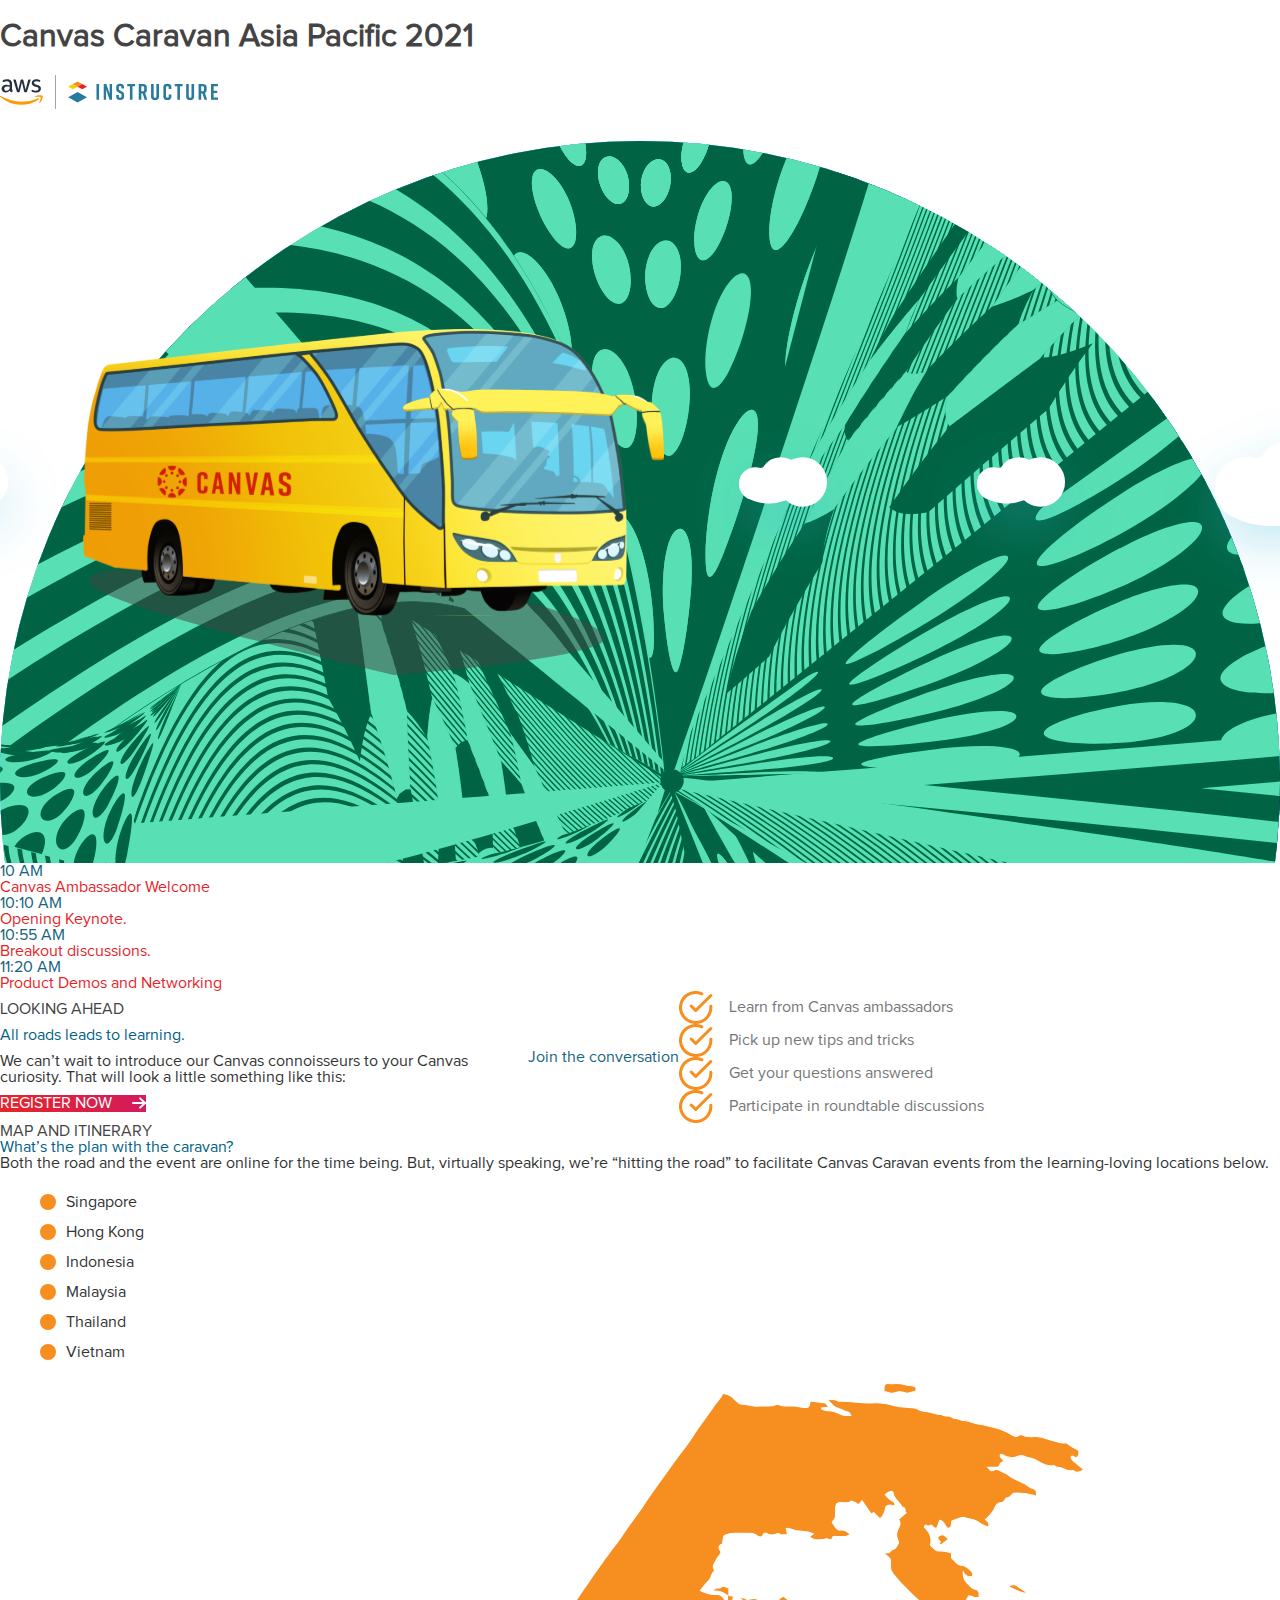
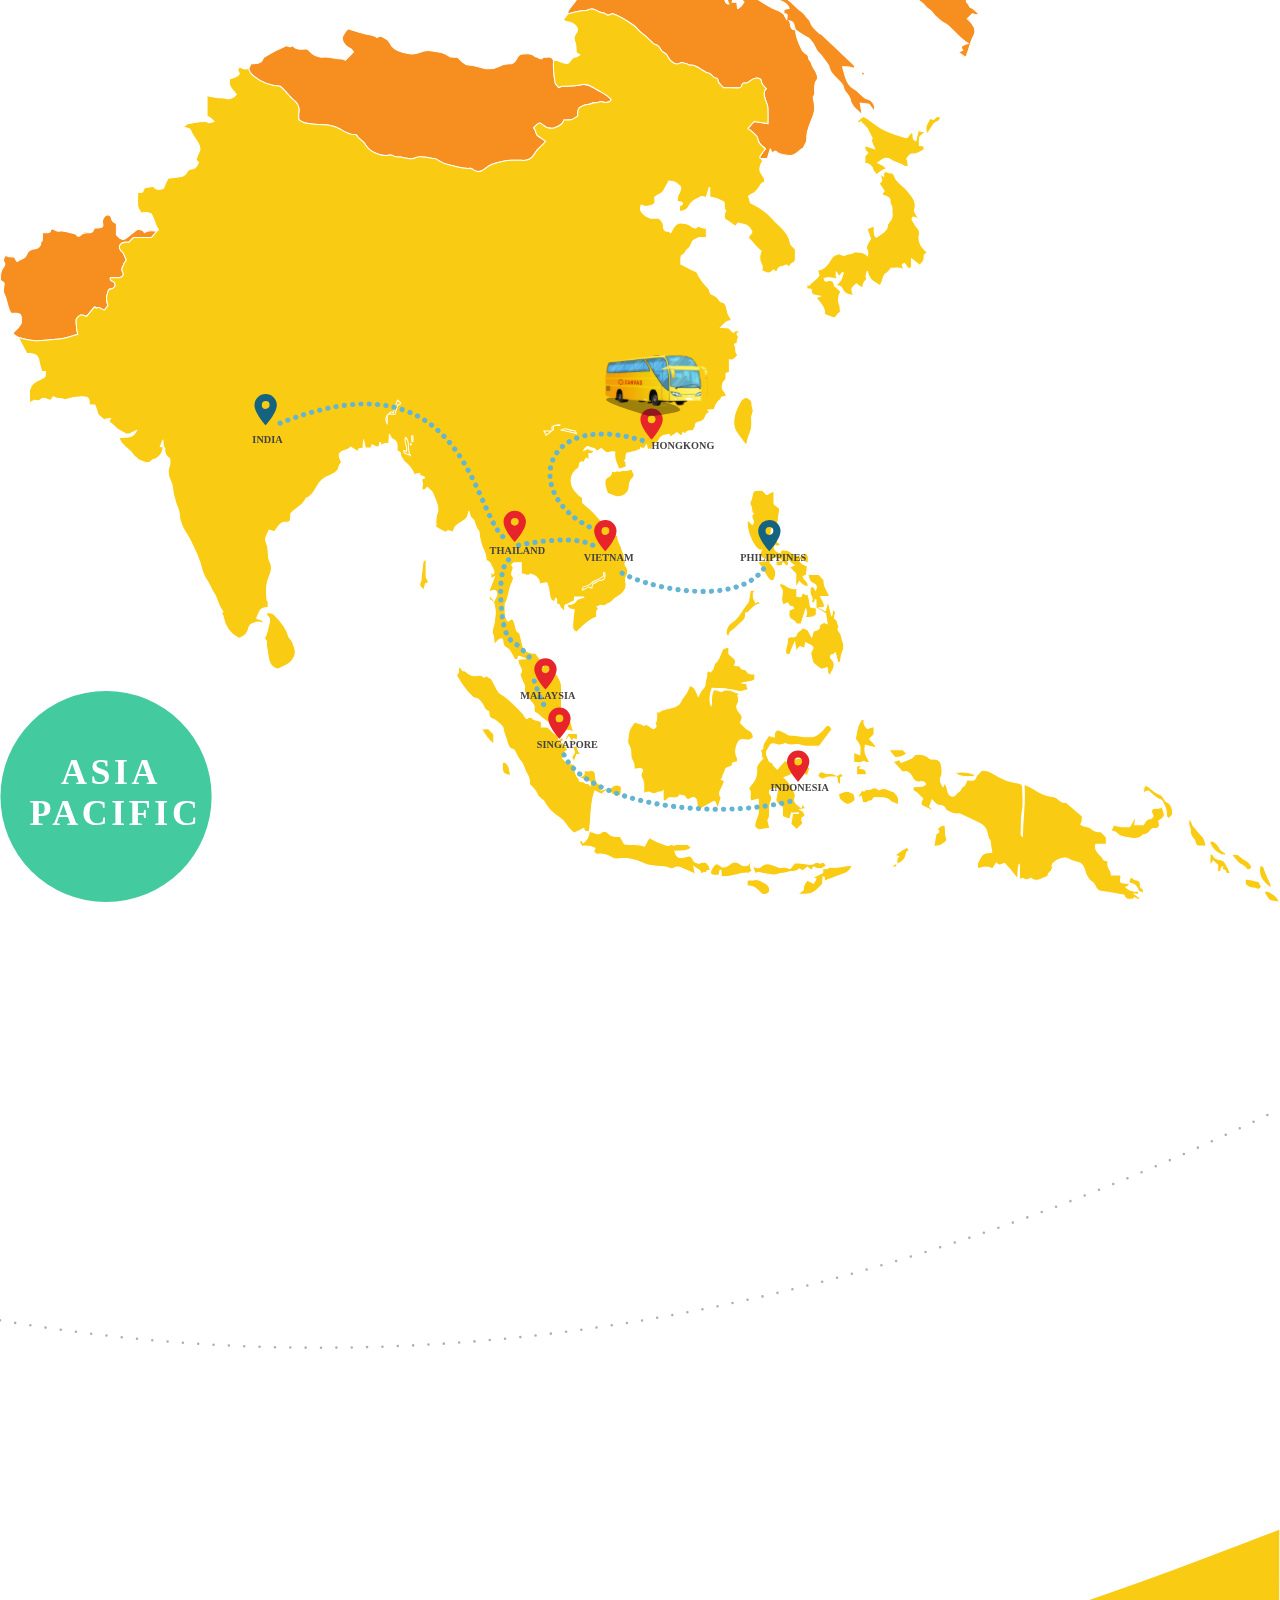
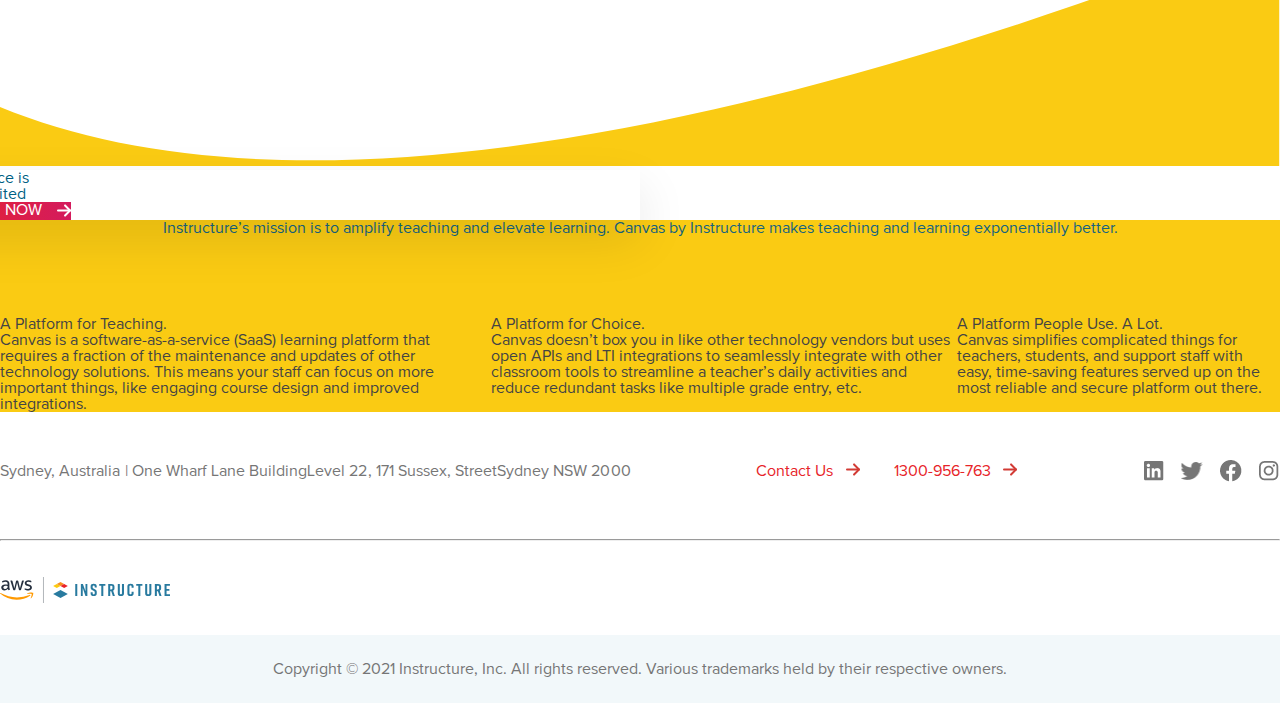
==== asiapacific.html @ 615cf041 "Responsive 1366" ====
<!DOCTYPE html>
<html lang="en">
  <head>
    <meta charset="UTF-8" />
    <meta http-equiv="X-UA-Compatible" content="IE=edge" />
    <meta name="viewport" content="width=device-width, initial-scale=1.0" />
    <title>Home | Canvas Caravan Asia Pacific 2021</title>
    <link
      href="https://cdn.jsdelivr.net/npm/bootstrap@5.1.1/dist/css/bootstrap.min.css"
      rel="stylesheet"
      integrity="sha384-F3w7mX95PdgyTmZZMECAngseQB83DfGTowi0iMjiWaeVhAn4FJkqJByhZMI3AhiU"
      crossorigin="anonymous"
    />
    <link rel="stylesheet" type="text/css" href="css/fonts.css" />
    <link rel="stylesheet" href="css/asiapacific/responsive1366.css" />
    <link rel="stylesheet" href="css/asiapacific/responsive1536.css" />
    <link rel="stylesheet" href="css/asiapacific/style.css" />
  </head>

  <body>
    <nav class="navbar">
      <div class="container">
        <h1 class="navbar__brand mb-0">Canvas Caravan Asia Pacific 2021</h1>
        <div class="navbar__logo d-flex">
          <a href="https://www.instructure.com/" class="w-100">
            <img src="./assets/images/aws+instructure.svg" alt="aws" class="w-100" />
          </a>
        </div>
      </div>
    </nav>
    <div class="bg-1 rounded-circle position-absolute"></div>
    <div class="bg-2 rounded-circle position-absolute"></div>
    <main class="position-relative">
      <div class="circle__yellow position-absolute rounded-circle"></div>

      <section class="notification rounded-circle position-relative">
        <div class="notification__circle1 rounded-circle">
          <div class="notification__title text-center">
            The Asia-Pacific Canvas Caravan is coming your way!
          </div>
          <div class="notification__subtitle text-center mt-3">
            A Shared Experience:
            <br />
            Strategies for Student Success in the COVID-19 era.
          </div>
          <div class="notification__time text-center">27 October, 10 AM SGT</div>
          <div class="notification__content text-center">
            Asia-Pacific, here we come. The Canvas Caravan is heading to a handful of countries
            across the region for virtual get-togethers led by local Canvas ambassadors. Learn from
            their successes, get your questions answered, and swap stories with other Canvas-curious
            educators near you.
          </div>
          <a class="btn--red mt-3" href="https://events.bizzabo.com/360553/home"> REGISTER NOW </a>
        </div>

        <div class="circle__orange position-absolute rounded-circle"></div>
        <img
          class="cloud--upper-right position-absolute"
          src="./assets/images/asiapacific/cloud-2.svg"
        />
        <img
          class="cloud--upper-left position-absolute"
          src="./assets/images/asiapacific/cloud-1.svg"
        />
        <img class="bus position-absolute" src="./assets/images/asiapacific/bus.svg" />

        <div class="circle__blue position-absolute rounded-circle"></div>
        <img
          class="cloud--mid-right position-absolute"
          src="./assets/images/asiapacific/cloud-1.svg"
        />
        <img
          class="cloud--mid-left position-absolute"
          src="./assets/images/asiapacific/cloud-1.svg"
        />

        <img
          class="cloud--lower-right position-absolute"
          src="./assets/images/asiapacific/cloud-2.svg"
        />
        <img
          class="cloud--lower-left position-absolute"
          src="./assets/images/asiapacific/cloud-2.svg"
        />

        <div class="notification__circle2 position-absolute rounded-circle">
          <div class="event__title">Hope to see you (virtually) there.</div>
          <div class="event__content">
            Join us for this upcoming virtual forum, where we reflect on the changes education
            experienced in 2021, and discuss insights and trends for student success in 2022.
          </div>
          <div class="event__content">(And pick up some sought after Canvas swag.)</div>
        </div>

        <div class="notification__dotline position-absolute">
          <svg xmlns="http://www.w3.org/2000/svg" viewBox="0 0 500 500" width="100%">
            <circle
              style="
                fill: transparent;
                stroke: #afafaf;
                stroke-dasharray: 0, 6;
                stroke-linecap: round;
                stroke-linejoin: round;
                stroke-width: 2;
              "
              cx="250.017"
              cy="250.055"
              r="249.627"
            />
          </svg>
        </div>
      </section>

      <section class="main-content">
        <div class="schedules">
          <div class="schedule">
            <div class="schedule__dot dot--yellow"></div>
            <div>
              <div class="schedule__time">10 am</div>
              <div class="schedule__content">Canvas Ambassador Welcome</div>
            </div>
          </div>
          <div class="schedule">
            <div class="schedule__dot dot--green"></div>
            <div>
              <div class="schedule__time">10:10 am</div>
              <div class="schedule__content">Opening Keynote.</div>
            </div>
          </div>
          <div class="schedule">
            <div class="schedule__dot dot--orange"></div>
            <div>
              <div class="schedule__time">10:55 am</div>
              <div class="schedule__content">Breakout discussions.</div>
            </div>
          </div>
          <div class="schedule">
            <div class="schedule__dot dot--blue"></div>
            <div>
              <div class="schedule__time">11:20 am</div>
              <div class="schedule__content">Product Demos and Networking</div>
            </div>
          </div>
        </div>

        <div class="section__ahead__conversation">
          <div class="section__ahead">
            <div class="title--s">Looking Ahead</div>
            <div class="title--l mb-2">All roads leads to learning.</div>
            <div class="section__content">
              We can’t wait to introduce our Canvas connoisseurs to your Canvas curiosity. That will
              look a little something like this:
            </div>
            <a class="btn--red" href="https://events.bizzabo.com/360553/home"> REGISTER NOW </a>
          </div>

          <div class="join-conversation">
            <div class="message">Join the conversation</div>
            <div class="conversation__lists">
              <div class="conversation__item">
                <img src="./assets/images/asiapacific/checkmark.svg" />
                <span class="conversation__content">Learn from Canvas ambassadors</span>
              </div>
              <div class="conversation__item">
                <img src="./assets/images/asiapacific/checkmark.svg" />
                <span class="conversation__content">Pick up new tips and tricks</span>
              </div>
              <div class="conversation__item">
                <img src="./assets/images/asiapacific/checkmark.svg" />
                <span class="conversation__content">Get your questions answered</span>
              </div>
              <div class="conversation__item">
                <img src="./assets/images/asiapacific/checkmark.svg" />
                <span class="conversation__content">Participate in roundtable discussions</span>
              </div>
            </div>
          </div>
        </div>

        <div class="section__map__itinerary position-relative">
          <div class="section_itinerary">
            <div class="title--s">Map and Itinerary</div>
            <div class="title--l">What’s the plan with the caravan?</div>
            <div class="section__content">
              Both the road and the event are online for the time being. But, virtually speaking,
              we’re “hitting the road” to facilitate Canvas Caravan events from the learning-loving
              locations below.
            </div>
            <ul class="locations-list">
              <li class="section__content text-uppercase">Singapore</li>
              <li class="section__content text-uppercase">Hong Kong</li>
              <li class="section__content text-uppercase">Indonesia</li>
              <li class="section__content text-uppercase">Malaysia</li>
              <li class="section__content text-uppercase">Thailand</li>
              <li class="section__content text-uppercase">Vietnam</li>
            </ul>
          </div>
          <div class="section__map position-absolute">
            <img src="./assets/images/asiapacific/map.svg" width="100%" />
          </div>
        </div>
      </section>

      <section class="section__dotline">
        <svg xmlns="http://www.w3.org/2000/svg" viewBox="0 0 500 100" width="100%" height="600">
          <path style="fill: rgb(216, 216, 216); stroke: #afafaf" d="M 499.997 28.263" />
          <path
            style="
              stroke: #afafaf;
              fill: #fff;
              stroke-dasharray: 0, 6;
              stroke-linecap: round;
              stroke-linejoin: round;
            "
            d="M 0.004 94.666 C 164.031 122.847 331.231 95.258 499.983 12.063"
          />
        </svg>
      </section>
      <section class="section__curve position-relative">
        <svg xmlns="http://www.w3.org/2000/svg" viewBox="0 0 500 100" width="100%">
          <path
            style="stroke-opacity: 0; stroke: #facb13; fill: #facb13"
            d="M -0.273 136.056 L 499.696 130.421 L 499.706 7.716 C 269.011 98.325 101.575 118.956 -0.288 76.853"
          />
        </svg>
        <div class="section__limited position-absolute rounded-circle text-center">
          <div class="section__limited__text">
            Space is
            <br />
            Limited
          </div>
          <a class="btn--red" href="https://events.bizzabo.com/360553/home">register now</a>
        </div>
      </section>

      <section class="section__missionWrapper">
        <div class="section__missionContents">
          <div class="section__missionTitle">
            Instructure’s mission is to amplify teaching and elevate learning. Canvas by Instructure
            makes teaching and learning exponentially better.
          </div>
          <div class="section__missions">
            <div class="section__mission">
              <div class="section__missionSubtitle">A Platform for Teaching.</div>
              <div class="section__missionContent">
                Canvas is a software-as-a-service (SaaS) learning platform that requires a fraction
                of the maintenance and updates of other technology solutions. This means your staff
                can focus on more important things, like engaging course design and improved
                integrations.
              </div>
            </div>
            <div class="section__mission">
              <div class="section__missionSubtitle">A Platform for Choice.</div>
              <div class="section__missionContent">
                Canvas doesn’t box you in like other technology vendors but uses open APIs and LTI
                integrations to seamlessly integrate with other classroom tools to streamline a
                teacher’s daily activities and reduce redundant tasks like multiple grade entry,
                etc.
              </div>
            </div>
            <div class="section__mission">
              <div class="section__missionSubtitle">A Platform People Use. A Lot.</div>
              <div class="section__missionContent">
                Canvas simplifies complicated things for teachers, students, and support staff with
                easy, time-saving features served up on the most reliable and secure platform out
                there.
              </div>
            </div>
          </div>
        </div>
      </section>

      <section class="main-content">
        <div class="section__aboutus">
          <span class="section__address text-uppercase">
            Sydney, Australia | One Wharf Lane BuildingLevel 22, 171 Sussex, StreetSydney NSW 2000
          </span>
          <div>
            <span class="section__contactus">
              <a class="label text-uppercase" href="https://www.instructure.com/contact-us">
                Contact Us &nbsp;
                <img src="assets/images/arrow-right.svg" alt="arrow-right-red" />
              </a>
            </span>
            <span class="section__phoneNumber">
              <a class="label text-uppercase" href="tel:1300-956-763">
                1300-956-763 &nbsp;
                <img src="assets/images/arrow-right.svg" alt="arrow-right-red" />
              </a>
            </span>
          </div>
          <div class="section__social">
            <a
              href="https://www.linkedin.com/company/instructure-inc-/mycompany/"
              class="icon linkedin"
            ></a>
            <a
              href="https://twitter.com/CanvasLMS?ref_src=twsrc%5Egoogle%7Ctwcamp%5Eserp%7Ctwgr%5Eauthor"
              class="icon twitter"
            ></a>
            <a href="https://www.facebook.com/CanvasLMS" class="icon facebook"></a>
            <a href="https://www.instagram.com/canvaslms/?hl=en" class="icon instagram"></a>
          </div>
        </div>
        <hr class="m-0" />
        <div class="section__footer">
          <a href="https://www.instructure.com/" class="footer-logo">
            <img src="assets/images/aws+instructure.svg" alt="aws" />
          </a>
        </div>
      </section>
      <section class="section__copyright">
        <div class="main-content">
          Copyright © 2021 Instructure, Inc. All rights reserved. Various trademarks held by their
          respective owners.
        </div>
      </section>
    </main>
    <script
      src="https://cdn.jsdelivr.net/npm/bootstrap@5.1.1/dist/js/bootstrap.bundle.min.js"
      integrity="sha384-/bQdsTh/da6pkI1MST/rWKFNjaCP5gBSY4sEBT38Q/9RBh9AH40zEOg7Hlq2THRZ"
      crossorigin="anonymous"
    ></script>
    <!-- Bizzabo "RSVP" Registration Flow Widget Begin -->
    <script
      type="text/javascript"
      id="bz-popup-registration-script-9e3c49bd-0d0d-4466-acb7-83a980b4d36a"
      data-event-id="361334"
      data-registration-proxy="false"
      data-unique-name="361334"
      data-flow-id="9e3c49bd-0d0d-4466-acb7-83a980b4d36a"
      data-element-id="reg-cta"
      data-element-class=""
    >
      (function () {
        var bz = document.createElement('script');
        bz.type = 'text/javascript';
        bz.async = true;
        bz.setAttribute('data-flow-id', '9e3c49bd-0d0d-4466-acb7-83a980b4d36a');
        bz.src = 'https://organizer.bizzabo.com/widgets/flows/popup/registrationPopup.js';
        var s = document.getElementsByTagName('script')[0];
        s.parentNode.insertBefore(bz, s);
      })();
    </script>
    <!-- Bizzabo "RSVP" Registration Flow Widget End -->
  </body>
</html>
---- css/fonts.css ----
@font-face {
  font-family: 'Tiempos Headline';
  src: url('../assets/fonts/TiemposHeadline-Regular.otf') format('opentype');
}

@font-face {
  font-family: 'Tiempos Headline Bold';
  src: url('../assets/fonts/TiemposHeadline-Bold.otf') format('opentype');
}

@font-face {
  font-family: 'Proxima Nova';
  src: url('../assets/fonts/ProximaNova-Reg.otf') format('opentype');
}

@font-face {
  font-family: 'Proxima Nova Bold';
  src: url('../assets/fonts/ProximaNova-Sbold.otf') format('opentype');
}
---- css/asiapacific/responsive1366.css ----
@media (min-width: 1366px) {
  .container {
    max-width: 1086px;
  }
  .navbar__brand {
    font: normal normal normal 38px/60px 'Tiempos Headline Bold';
  }
  .notification {
    transform: translate(-112px, -232px);
    width: 1120px;
    height: 1120px;
  }
  .notification__circle1 {
    width: 628px;
    height: 628px;
    padding: 79px 129px 63px 125px;
    margin-top: -19px;
  }
  .notification__title {
    font: normal normal normal 36px/42px 'Tiempos Headline Bold';
  }
  .notification__subtitle {
    font: normal normal normal 28px/36px 'Proxima Nova';
  }
  .notification__time {
    font: normal normal normal 18px/32px 'Proxima Nova Bold';
  }
  .notification__content {
    font: normal normal normal 16px/21px 'Proxima Nova';
  }
  .btn--red {
    padding-right: 21px;
    padding-left: 21px;
    border-radius: 20px;
    font: normal normal normal 12px/15px 'Proxima Nova Bold';
    height: 43px;
    line-height: 43px;
    display: flex;
    align-items: center;
  }
  .btn--red::after {
    margin-bottom: -5px;
  }
  .notification__circle2 {
    transform: translate(201px, 86px);
    width: 494px;
    height: 494px;
    padding: 117px 112px;
  }
  .notification__dotline {
    transform: translate(506px, 406px);
    width: 706px;
    height: 706px;
  }
  .event__title {
    font: normal normal normal 28px/36px 'Tiempos Headline Bold';
  }
  .event__content {
    font: normal normal normal 16px/21px 'Proxima Nova';
  }
  .schedule__time {
    font: normal normal normal 16px/24px 'Proxima Nova Bold';
  }
  .schedule__content {
    font: normal normal normal 16px/21px 'Proxima Nova';
  }
  .main-content {
    max-width: 1086px;
    margin: auto;
  }
  .title--s {
    font: normal normal normal 12px/22px 'Proxima Nova Bold';
  }
  .title--l {
    font: normal normal normal 28px/36px 'Tiempos Headline Bold';
  }
  .section__content {
    font: normal normal normal 18px/26px 'Proxima Nova';
  }
  .bg-1 {
    top: -761px;
    left: -741px;
    width: 2418px;
    height: 2418px;
  }
  .bg-2 {
    top: -484px;
    left: -464px;
    width: 1865px;
    height: 1864px;
  }
  .circle__yellow {
    top: -61px;
    right: 139px;
    width: 148px;
    height: 148px;
  }
  .cloud--upper-right {
    top: 344px;
    right: -260px;
    width: 200px;
  }
  .cloud--upper-left {
    top: 444px;
    right: 35px;
    width: 163px;
  }
  .circle__orange {
    top: 410px;
    right: -136px;
    width: 247px;
    height: 247px;
  }
  .bus {
    top: 520px;
    right: -97px;
    width: 399px;
  }
  .circle__blue {
    top: 793px;
    left: 42px;
    width: 142px;
    height: 142px;
  }
  .cloud--mid-left {
    top: 961px;
    left: 183px;
    width: 228px;
  }
  .cloud--mid-right {
    bottom: -279px;
    right: 95px;
    width: 323px;
  }
  .cloud--lower-left {
    bottom: -348.7px;
    right: -400px;
    width: 163px;
  }
  .cloud--lower-right {
    bottom: -359px;
    left: 65px;
    width: 237px;
  }
  .schedules {
    margin-top: -194px;
    margin-left: 46px;
    height: 277px;
  }
  .schedule__dot {
    width: 28px;
    height: 28px;
    border-radius: 50%;
    margin-right: 22px;
  }
  .section__ahead__conversation {
    margin-top: 61px;
    height: 205px;
  }
  .join-conversation {
    transform: translate(0, -129px);
    margin-left: -68px;
  }
  .conversation__item img {
    width: 28px;
  }
  .conversation__item {
    margin-bottom: 10px;
  }
  .conversation__content {
    font: normal normal normal 16px/24px 'Proxima Nova Bold';
  }
  .message {
    width: 184px;
    height: 184px;
    margin-right: 56px;
    font: normal normal normal 24px/30px 'Tiempos Headline Bold';
  }
  .section__map__itinerary {
    margin-top: 128px;
  }
  .section_itinerary {
    width: 398px;
    height: 440px;
  }
  .section__dotline {
    margin-top: 290px;
  }
  .locations-list {
    margin-top: 20px;
    margin-bottom: 0;
  }
  .section__map {
    top: 220px;
    margin-left: -80px;
  }
  .section__limited {
    top: 109px;
    width: 244px;
    height: 244px;
  }
  .section__limited__text {
    font: normal normal normal 28px/36px 'Tiempos Headline Bold';
    margin-bottom: 24px;
  }
  .section__mission {
    width: 290px;
    padding-bottom: 90px;
  }
  .section__missionTitle {
    font: normal normal normal 28px/36px 'Tiempos Headline Bold';
    padding-left: 120px;
    padding-right: 20px;
  }
  .section__missionContents {
    max-width: 913px;
    padding-top: 180px;
  }
  .section__missionSubtitle {
    font: normal normal normal 24px/32px 'Tiempos Headline Bold';
    height: 90px;
  }
  .section__missionContent {
    font: normal normal normal 18px/26px 'Proxima Nova';
  }
  .section__address {
    font: normal normal normal 12px/22px 'Proxima Nova Bold';
  }
  a.label {
    font: normal normal normal 12px/22px 'Proxima Nova Bold';
  }
  .section__copyright .main-content {
    font: normal normal normal 12px/20px 'Proxima Nova Bold';
  }
}
---- css/asiapacific/responsive1536.css ----
@media (min-width: 1536px) {
  .container {
    max-width: 1256px;
  }
  .navbar__brand {
    font: normal normal normal 46px/60px 'Tiempos Headline Bold';
  }
  .notification {
    transform: translate(-73px, -180px);
    width: 1120px;
    height: 1120px;
  }
  .notification__circle1 {
    width: 694px;
    height: 694px;
    padding: 105px 164px 87px 164px;
    margin-top: -39px;
  }
  .notification__title {
    font: normal normal normal 36px/42px 'Tiempos Headline Bold';
  }
  .notification__subtitle {
    font: normal normal normal 28px/36px 'Proxima Nova';
  }
  .notification__time {
    font: normal normal normal 18px/32px 'Proxima Nova Bold';
  }
  .notification__content {
    font: normal normal normal 16px/21px 'Proxima Nova';
  }
  .btn--red {
    padding-right: 21px;
    padding-left: 21px;
    border-radius: 20px;
    font: normal normal normal 12px/15px 'Proxima Nova Bold';
    height: 43px;
    line-height: 43px;
    display: flex;
    align-items: center;
  }
  .btn--red::after {
    margin-bottom: -5px;
  }
  .notification__circle2 {
    transform: translate(349px, 30px);
    width: 515px;
    height: 515px;
    padding: 129px 106px;
  }
  .notification__dotline {
    transform: translate(657px, 326px);
    width: 706px;
    height: 706px;
  }
  .event__title {
    font: normal normal normal 28px/36px 'Tiempos Headline Bold';
  }
  .event__content {
    font: normal normal normal 16px/21px 'Proxima Nova';
  }
  .schedule__time {
    font: normal normal normal 16px/24px 'Proxima Nova Bold';
  }
  .schedule__content {
    font: normal normal normal 16px/21px 'Proxima Nova';
  }
  .main-content {
    max-width: 1262px;
    margin: auto;
  }
  .title--s {
    font: normal normal normal 12px/22px 'Proxima Nova Bold';
  }
  .title--l {
    font: normal normal normal 28px/36px 'Tiempos Headline Bold';
  }
  .section__content {
    font: normal normal normal 18px/26px 'Proxima Nova';
  }
  .bg-1 {
    top: -729px;
    left: -787.46142578125px;
    width: 2549px;
    height: 2418px;
  }
  .bg-2 {
    top: -452px;
    left: -476.55078125px;
    width: 1927px;
    height: 1864px;
  }
  .circle__yellow {
    top: -61px;
    right: 139px;
    width: 148px;
    height: 148px;
  }
  .cloud--upper-right {
    top: 180px;
    right: -307px;
    width: 200px;
  }
  .cloud--upper-left {
    top: 274px;
    right: -8px;
    width: 163px;
  }
  .circle__orange {
    top: 245px;
    right: -140px;
    width: 247px;
    height: 247px;
  }
  .bus {
    top: 412px;
    right: -197px;
    width: 500px;
  }
  .circle__blue {
    top: 740px;
    left: 70px;
    width: 142px;
    height: 142px;
  }
  .cloud--mid-left {
    top: 961px;
    left: 183px;
    width: 228px;
  }
  .cloud--mid-right {
    bottom: -226px;
    right: -9px;
    width: 323px;
  }
  .cloud--lower-left {
    bottom: -348.7px;
    right: -400px;
    width: 163px;
  }
  .cloud--lower-right {
    bottom: -359px;
    left: 65px;
    width: 237px;
  }
  .schedules {
    margin-top: -153px;
    margin-left: 50px;
    height: 277px;
  }
  .schedule__dot {
    width: 28px;
    height: 28px;
    border-radius: 50%;
    margin-right: 22px;
  }
  .section__ahead__conversation {
    margin-top: 54px;
    height: 203px;
  }
  .join-conversation {
    transform: translate(0, -183px);
    margin-left: 48px;
  }
  .conversation__item img {
    width: 28px;
  }
  .conversation__item {
    margin-bottom: 10px;
  }
  .conversation__content {
    font: normal normal normal 16px/24px 'Proxima Nova Bold';
  }
  .message {
    width: 184px;
    height: 184px;
    margin-right: 56px;
    font: normal normal normal 24px/30px 'Tiempos Headline Bold';
  }
  .section__map__itinerary {
    margin-top: 159px;
  }
  .section_itinerary {
    width: 398px;
    height: 407px;
  }
  .section__dotline {
    margin-top: 334px;
  }
  .section__map {
    top: 185px;
    margin-left: -58px;
  }
  .section__limited {
    top: 144px;
    width: 244px;
    height: 244px;
  }
  .section__limited__text {
    font: normal normal normal 28px/36px 'Tiempos Headline Bold';
    margin-bottom: 24px;
  }
  .section__mission {
    width: 315px;
    padding-bottom: 90px;
  }
  .section__missionTitle {
    font: normal normal normal 28px/36px 'Tiempos Headline Bold';
  }
  .section__missionContents {
    max-width: 1029px;
    padding-top: 180px;
  }
  .section__missionSubtitle {
    font: normal normal normal 24px/32px 'Tiempos Headline Bold';
    height: 90px;
  }
  .section__missionContent {
    font: normal normal normal 18px/26px 'Proxima Nova';
  }
  .section__address {
    font: normal normal normal 12px/22px 'Proxima Nova Bold';
  }
  a.label {
    font: normal normal normal 12px/22px 'Proxima Nova Bold';
  }
  .section__copyright .main-content {
    font: normal normal normal 12px/20px 'Proxima Nova Bold';
  }
}
---- css/asiapacific/style.css ----
html,
body {
  margin: 0;
  padding: 0;
}

body {
  overflow-x: hidden;
}

div,
span,
a {
  font-family: 'Proxima Nova';
}

.navbar {
  z-index: 10;
  background-color: #ffffff;
  height: 120px;
}

.navbar__brand {
  text-align: left;
  letter-spacing: 0px;
  color: #444444;
}

.navbar__logo {
  width: 384px;
}

.bg-1 {
  background: #f0f2f3;
}

.bg-2 {
  background: transparent linear-gradient(90deg, #ffffff 0%, #ffffff00 100%) 0% 0% no-repeat
    padding-box;
}

.circle__yellow {
  background: #facb13 0% 0% no-repeat padding-box;
}

.notification {
  background-image: url('../../assets/images/asiapacific/greenbg.svg');
  background-size: cover;
  display: flex;
  align-items: center;
  justify-content: center;
}

.notification__circle1 {
  background: white;
  /* width: 58.15%;
  height: 58.15%; */
  /* padding: 10% 13% 7% 13%; */
  display: flex;
  flex-direction: column;
  justify-content: space-between;
  align-items: center;
}

.notification__title {
  letter-spacing: 0px;
  color: #156380;
}
.notification__subtitle {
  letter-spacing: 0px;
  color: #444444;
}
.notification__time {
  letter-spacing: 0px;
  color: #006184;
}
.notification__content {
  letter-spacing: 0px;
  color: #333333;
}
.btn--red {
  color: #ffffff;
  /* background: #d41b5d; */
  background: linear-gradient(to right, #e72429, #d41b5d);
  outline: none;
  border: none;
  transition: transform 0.5s;
  text-align: center;
  letter-spacing: 0.04px;
  display: inline-block;
  cursor: pointer;
  text-transform: uppercase;
  text-decoration: none;
}

.btn--red:hover {
  background: #e72429;
}
.btn--red img {
  vertical-align: middle;
  margin-left: 15px;
}
.btn--red::after {
  content: url('../../assets/images/arrow-right-white.svg');
  vertical-align: middle;
  margin-left: 15px;
}
.btn--red:hover,
.btn--red:focus,
.btn--red:active {
  color: #ffffff;
}

.circle__orange {
  background: #f68e20 0% 0% no-repeat padding-box;
}
.bus {
  z-index: 9;
}
.circle__blue {
  background: #39b7d7 0% 0% no-repeat padding-box;
}
.cloud--mid-right {
  z-index: 9;
}

.notification__circle2 {
  bottom: 0;
  right: 0;
  background: white;
  display: flex;
  flex-direction: column;
  justify-content: space-between;
  align-items: center;
}
.notification__dotline {
  display: flex;
  flex-direction: column;
  justify-content: space-between;
  align-items: center;
}
.event__title {
  text-align: center;
  letter-spacing: 0px;
  color: #006184;
}
.event__content {
  text-align: center;
  letter-spacing: 0px;
  color: #333333;
}

.schedules {
  display: flex;
  flex-direction: column;
  justify-content: space-between;
}
.schedule {
  display: flex;
  align-items: center;
}

.dot--yellow {
  background-color: #facb13;
}
.dot--orange {
  background-color: #f68e20;
}
.dot--green {
  background-color: #43ca9e;
}
.dot--blue {
  background-color: #39b7d7;
}
.schedule__time {
  letter-spacing: 0.04px;
  color: #156380;
  text-transform: uppercase;
}
.schedule__content {
  letter-spacing: 0px;
  color: #e72429;
}

.conversation__item {
  display: flex;
  align-items: center;
}
.conversation__content {
  letter-spacing: 0px;
  color: #767676;
  margin-left: 16px;
}

.section__ahead__conversation {
  display: flex;
}
.section__ahead {
  width: 528px;
  display: flex;
  flex-direction: column;
  justify-content: space-evenly;
}
.section__ahead a {
  width: fit-content;
}
.join-conversation {
  display: flex;
  align-items: center;
}
.message {
  background: url(../../assets/images/asiapacific/message.svg) no-repeat;
  background-size: contain;
  text-align: center;
  letter-spacing: 0px;
  color: #156380;
  display: flex;
  align-items: center;
}
.locations-list li {
  list-style-type: none;
  line-height: 30px;
  display: flex;
  align-items: center;
}
.locations-list li:before {
  width: 16px;
  height: 16px;
  border-radius: 50%;
  background-color: #f68e20;
  content: '';
  display: inline-block;
  margin-right: 10px;
}

.section_itinerary {
  display: flex;
  flex-direction: column;
  justify-content: space-between;
}
.title--s {
  letter-spacing: 0.03px;
  color: #444444;
  text-transform: uppercase;
}
.title--l {
  letter-spacing: 0px;
  color: #006184;
}
.section__content {
  letter-spacing: 0px;
  color: #333333;
}

.section__limited {
  background: #ffffff;
  box-shadow: 0px 20px 50px #0000001a;
  left: 50%;
  transform: translate(-50%, 0);

  display: flex;
  flex-direction: column;
  align-items: center;
  justify-content: center;
}
.section__limited__text {
  text-align: center;
  letter-spacing: 0px;
  color: #006184;
}

.section__missionWrapper {
  background: #facb13;
}
.section__missionContents {
  margin: auto;
}
.section__missionTitle {
  text-align: center;
  letter-spacing: 0px;
  color: #156380;
  margin-bottom: 80px;
}
.section__missions {
  display: flex;
  justify-content: space-between;
}

.section__missionSubtitle {
  letter-spacing: 0px;
  color: #444444;
}
.section__missionContent {
  letter-spacing: 0px;
  color: #444444;
}

.section__aboutus {
  display: flex;
  justify-content: space-between;
  align-items: center;
  height: 119px;
}
.section__address {
  letter-spacing: 0.03px;
  color: #767676;
}
.section__phoneNumber {
  margin-left: 30px;
}
a.label {
  letter-spacing: 0.03px;
  color: #e72429;
  text-decoration: none;
}
.section__social {
  width: 137px;
  justify-content: space-between;
  display: flex;
}

.section__social .icon {
  width: 22px;
  height: 22px;
  display: inline-block;
  background-repeat: no-repeat;
  background-position: center;
}

.section__social .icon.linkedin {
  background-image: url('../../assets/images/Icon\ awesome-linkedin.png');
}

.section__social .icon.linkedin:hover {
  background-image: url('../../assets/images/Icon\ awesome-linkedin-1.png');
}

.section__social .icon.twitter {
  background-image: url('../../assets/images/Icon\ awesome-twitter.png');
}

.section__social .icon.twitter:hover {
  background-image: url('../../assets/images/Icon\ awesome-twitter-1.png');
}

.section__social .icon.facebook {
  background-image: url('../../assets/images/Icon\ awesome-facebook.png');
}

.section__social .icon.facebook:hover {
  background-image: url('../../assets/images/Icon\ awesome-facebook-1.png');
}

.section__social .icon.instagram {
  background-image: url('../../assets/images/Icon\ awesome-instagram.png');
}

.section__social .icon.instagram:hover {
  background-image: url('../../assets/images/Icon\ awesome-instagram-1.png');
}

.section__footer {
  height: 86px;
  display: flex;
  align-items: center;
}
.section__footer .footer-logo img {
  width: 170px;
}
.section__copyright {
  height: 68px;
  background: #f2f8fa;
  display: flex;
  align-items: center;
  justify-content: center;
}
.section__copyright .main-content {
  text-align: center;
  letter-spacing: 0px;
  color: #767676;
}

@media (min-width: 1920px) {
  .container {
    max-width: 1640px;
  }
  .navbar__brand {
    font: normal normal normal 48px/60px 'Tiempos Headline Bold';
  }
  .notification {
    transform: translate(-208px, -307px);
    width: 1510px;
    height: 1510px;
  }
  .notification__circle1 {
    width: 878px;
    height: 878px;
    padding: 155px 172px 95px 171px;
  }
  .notification__title {
    font: normal normal normal 56px/60px 'Tiempos Headline Bold';
  }
  .notification__subtitle {
    font: normal normal normal 34px/43px 'Proxima Nova';
  }
  .notification__time {
    font: normal normal normal 24px/32px 'Proxima Nova Bold';
  }
  .notification__content {
    font: normal normal normal 16px/21px 'Proxima Nova';
  }
  .btn--red {
    padding-right: 32px;
    padding-left: 32px;
    border-radius: 30px;
    font: normal normal normal 18px/22px 'Proxima Nova Bold';
    height: 60px;
    line-height: 60px;
  }
  .notification__circle2 {
    transform: translate(436px, 120px);
    width: 718px;
    height: 718px;
    padding: 223px 149px 223px 150px;
  }
  .notification__dotline {
    transform: translate(827px, 530px);
    width: 1092px;
    height: 1092px;
  }
  .event__title {
    font: normal normal normal 40px/50px 'Tiempos Headline Bold';
  }
  .event__content {
    font: normal normal normal 18px/26px 'Proxima Nova';
  }
  .schedule__time {
    font: normal normal normal 18px/32px 'Proxima Nova Bold';
  }
  .schedule__content {
    font: normal normal normal 24px/32px 'Proxima Nova';
  }
  .schedule__dot {
    width: 32px;
    height: 32px;
    border-radius: 50%;
    margin-right: 30px;
  }
  .main-content {
    max-width: 1364px;
    margin: auto;
  }
  .title--s {
    font: normal normal normal 14px/22px 'Proxima Nova Bold';
  }
  .title--l {
    font: normal normal normal 40px/48px 'Tiempos Headline Bold';
  }
  .section__content {
    font: normal normal normal 18px/26px 'Proxima Nova';
  }
  .conversation__item {
    margin-bottom: 15px;
  }
  .conversation__content {
    font: normal normal normal 18px/26px 'Proxima Nova Bold';
  }
  .bg-1 {
    top: -1014px;
    left: -1040px;
    width: 3174px;
    height: 3174px;
  }
  .bg-2 {
    top: -651px;
    left: -677px;
    width: 2448px;
    height: 2448px;
  }
  .circle__yellow {
    top: -122px;
    right: 124px;
    width: 216px;
    height: 216px;
  }
  .cloud--upper-right {
    top: 363px;
    right: -374px;
    width: 300px;
  }
  .cloud--upper-left {
    top: 504px;
    right: 59px;
    width: 243px;
  }
  .circle__orange {
    top: 459px;
    right: -180px;
    width: 362px;
    height: 362px;
  }
  .bus {
    top: 668px;
    right: -140px;
    width: 580px;
  }
  .circle__blue {
    top: 1160px;
    left: 100px;
    width: 216px;
    height: 216px;
  }
  .cloud--mid-left {
    top: 1386px;
    left: 353px;
    width: 257px;
  }
  .cloud--mid-right {
    bottom: -373px;
    right: 88px;
    width: 400px;
  }
  .cloud--lower-left {
    bottom: -438.7px;
    right: -490px;
    width: 200px;
  }
  .cloud--lower-right {
    bottom: -550px;
    left: 240px;
    width: 300px;
  }
  .schedules {
    margin-top: -239px;
    margin-left: 67px;
    height: 318px;
  }
  .section__ahead__conversation {
    margin-top: 104px;
    height: 322px;
  }
  .join-conversation {
    transform: translate(0, -183px);
    margin-left: 27px;
  }
  .message {
    width: 240px;
    height: 240px;
    margin-right: 40px;
    font: normal normal normal 30px/38px 'Tiempos Headline Bold';
  }
  .section__map__itinerary {
    margin-top: 147px;
  }
  .section_itinerary {
    width: 398px;
    height: 504px;
  }
  .section__dotline {
    margin-top: 100px;
  }
  .section__map {
    top: 118px;
    margin-left: 34px;
  }
  .section__limited {
    top: 144px;
    width: 320px;
    height: 320px;
  }
  .section__limited__text {
    font: normal normal normal 40px/48px 'Tiempos Headline Bold';
    margin-bottom: 24px;
  }
  .section__mission {
    width: 315px;
    padding-bottom: 90px;
  }
  .section__missionTitle {
    font: normal normal normal 40px/48px 'Tiempos Headline Bold';
  }
  .section__missionContents {
    max-width: 1120px;
    padding-top: 180px;
  }
  .section__missionSubtitle {
    font: normal normal normal 30px/38px 'Tiempos Headline Bold';
    height: 100px;
  }
  .section__missionContent {
    font: normal normal normal 18px/26px 'Proxima Nova';
  }
  .section__address {
    font: normal normal normal 14px/22px 'Proxima Nova Bold';
  }
  a.label {
    font: normal normal normal 14px/22px 'Proxima Nova Bold';
  }
  .section__copyright .main-content {
    font: normal normal normal 14px/20px 'Proxima Nova Bold';
  }
}
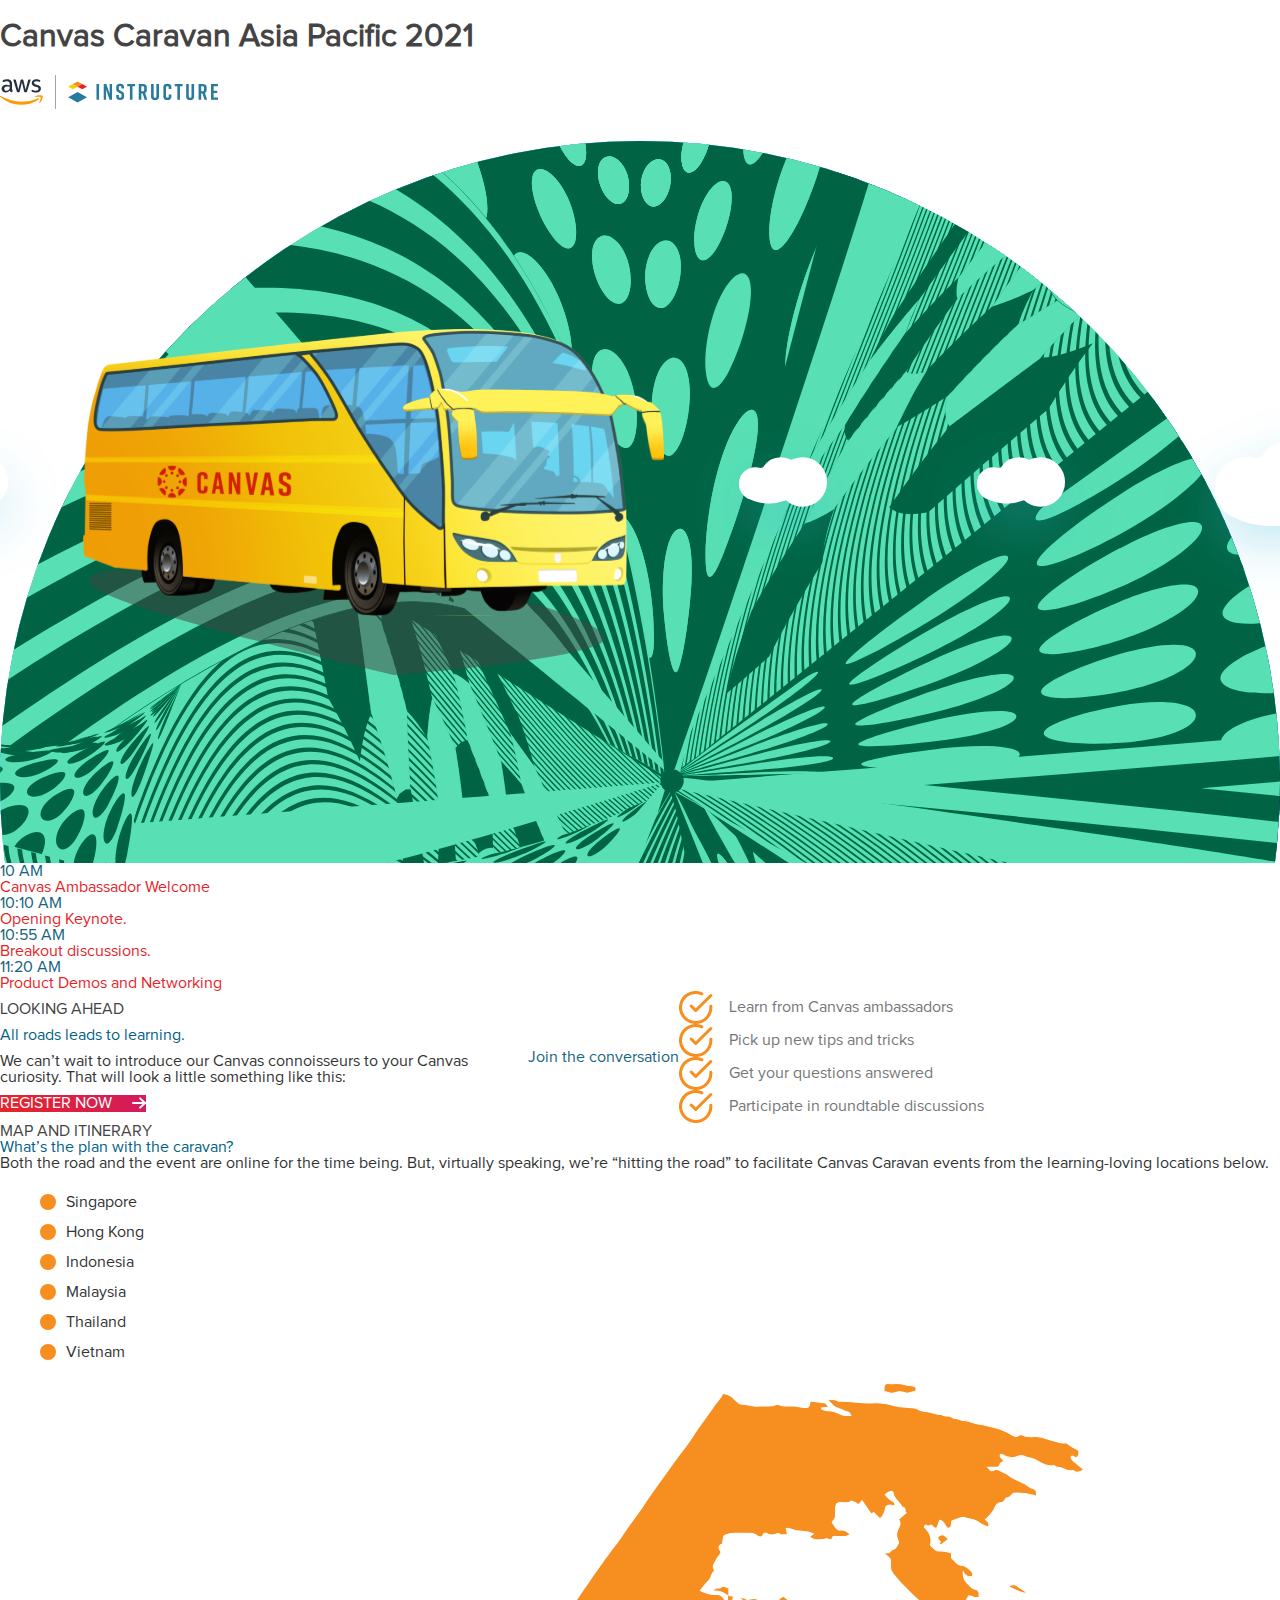
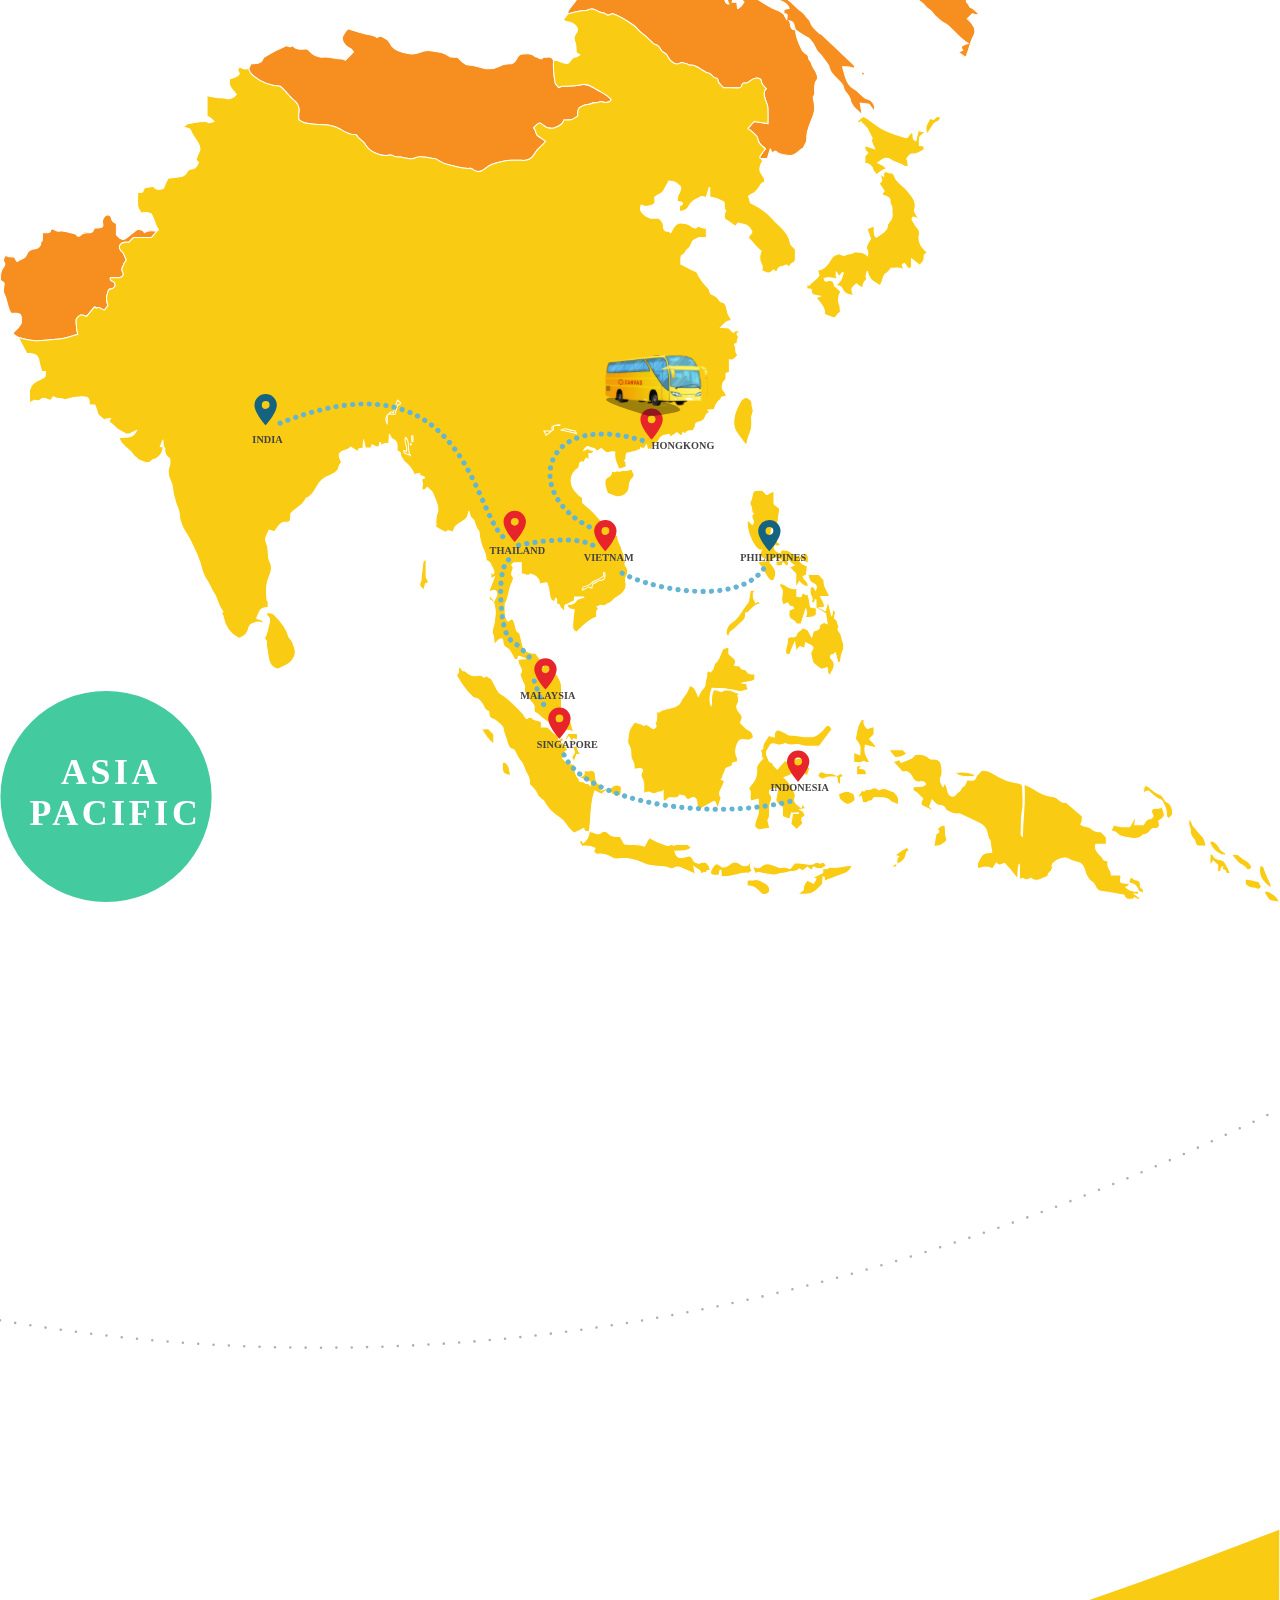
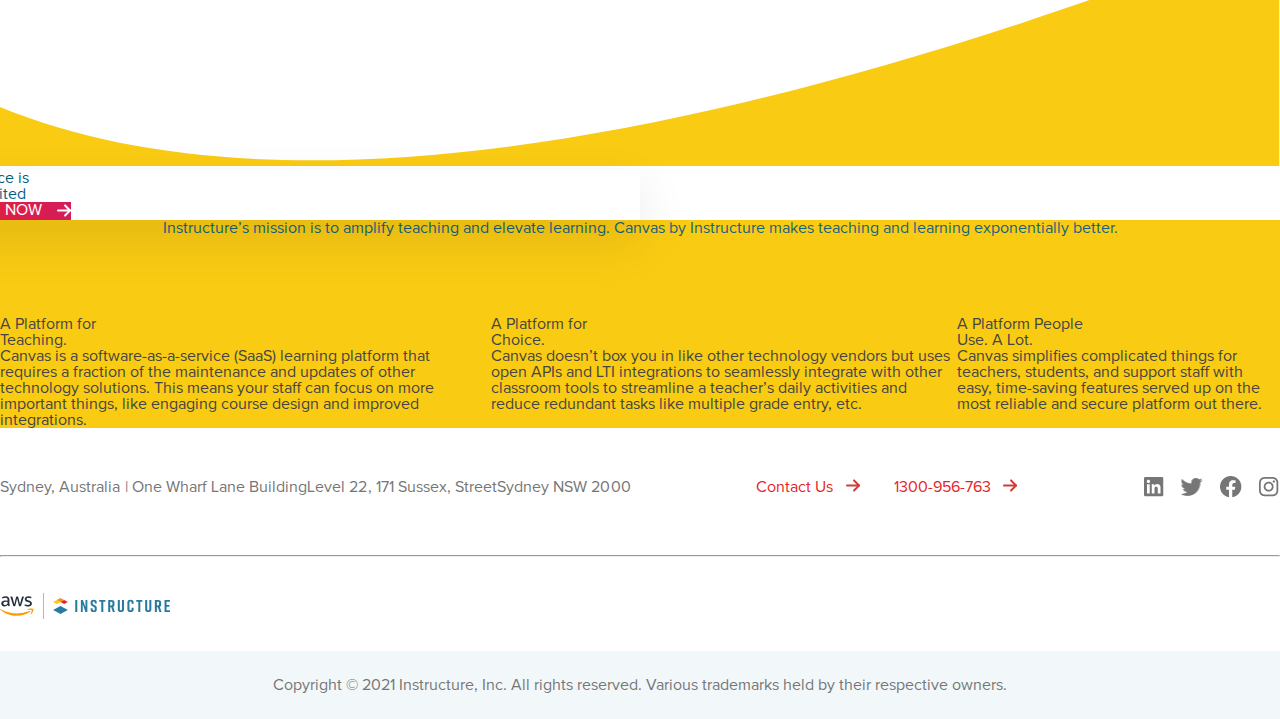
==== commit 8da76267: "Fix button align errors" ====
--- a/asiapacific.html
+++ b/asiapacific.html
@@ -241,7 +241,7 @@
           </div>
           <div class="section__missions">
             <div class="section__mission">
-              <div class="section__missionSubtitle">A Platform for Teaching.</div>
+              <div class="section__missionSubtitle">A Platform for <br />Teaching.</div>
               <div class="section__missionContent">
                 Canvas is a software-as-a-service (SaaS) learning platform that requires a fraction
                 of the maintenance and updates of other technology solutions. This means your staff
@@ -250,7 +250,7 @@
               </div>
             </div>
             <div class="section__mission">
-              <div class="section__missionSubtitle">A Platform for Choice.</div>
+              <div class="section__missionSubtitle">A Platform for <br />Choice.</div>
               <div class="section__missionContent">
                 Canvas doesn’t box you in like other technology vendors but uses open APIs and LTI
                 integrations to seamlessly integrate with other classroom tools to streamline a
@@ -259,7 +259,7 @@
               </div>
             </div>
             <div class="section__mission">
-              <div class="section__missionSubtitle">A Platform People Use. A Lot.</div>
+              <div class="section__missionSubtitle">A Platform People <br />Use. A Lot.</div>
               <div class="section__missionContent">
                 Canvas simplifies complicated things for teachers, students, and support staff with
                 easy, time-saving features served up on the most reliable and secure platform out
--- a/css/asiapacific/style.css
+++ b/css/asiapacific/style.css
@@ -87,7 +87,6 @@
   transition: transform 0.5s;
   text-align: center;
   letter-spacing: 0.04px;
-  display: inline-block;
   cursor: pointer;
   text-transform: uppercase;
   text-decoration: none;
@@ -417,6 +416,9 @@
     height: 60px;
     line-height: 60px;
   }
+  .btn--red::after {
+    margin-bottom: -2px;
+  }
   .notification__circle2 {
     transform: translate(436px, 120px);
     width: 718px;
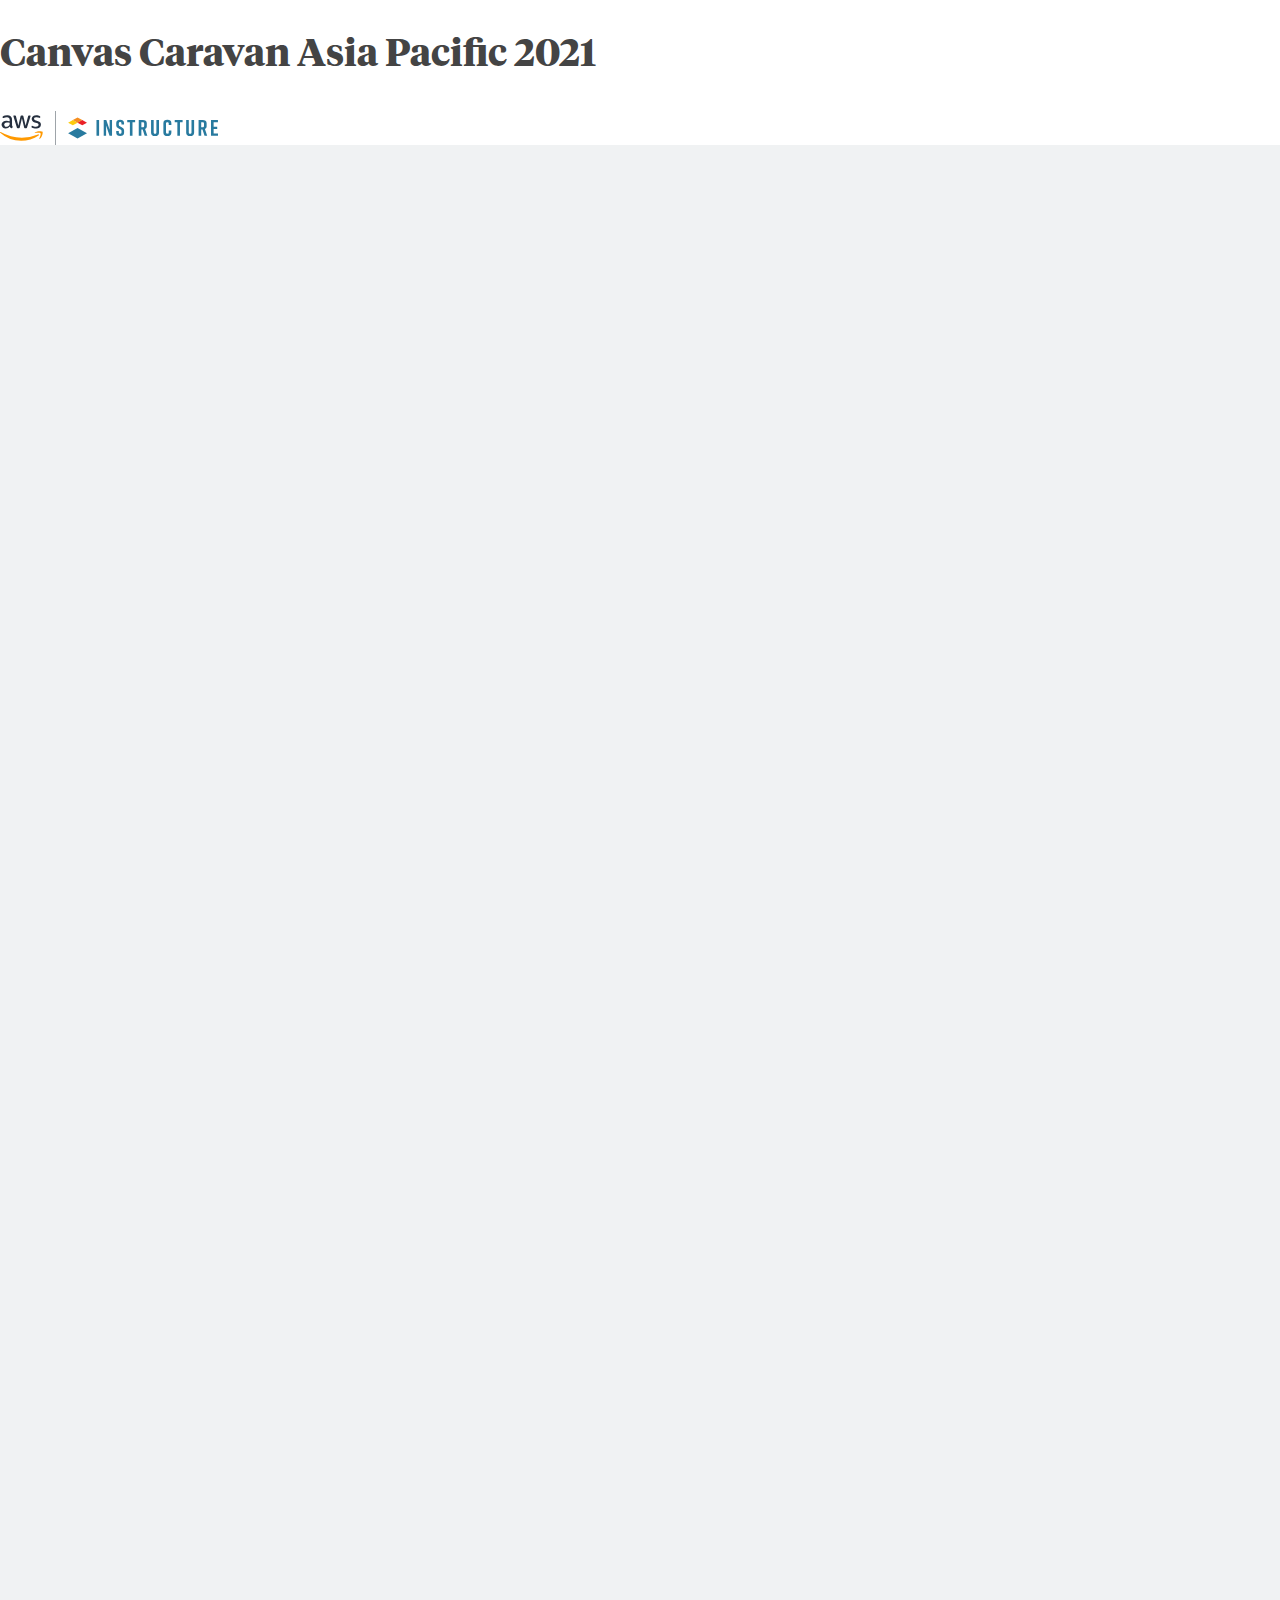
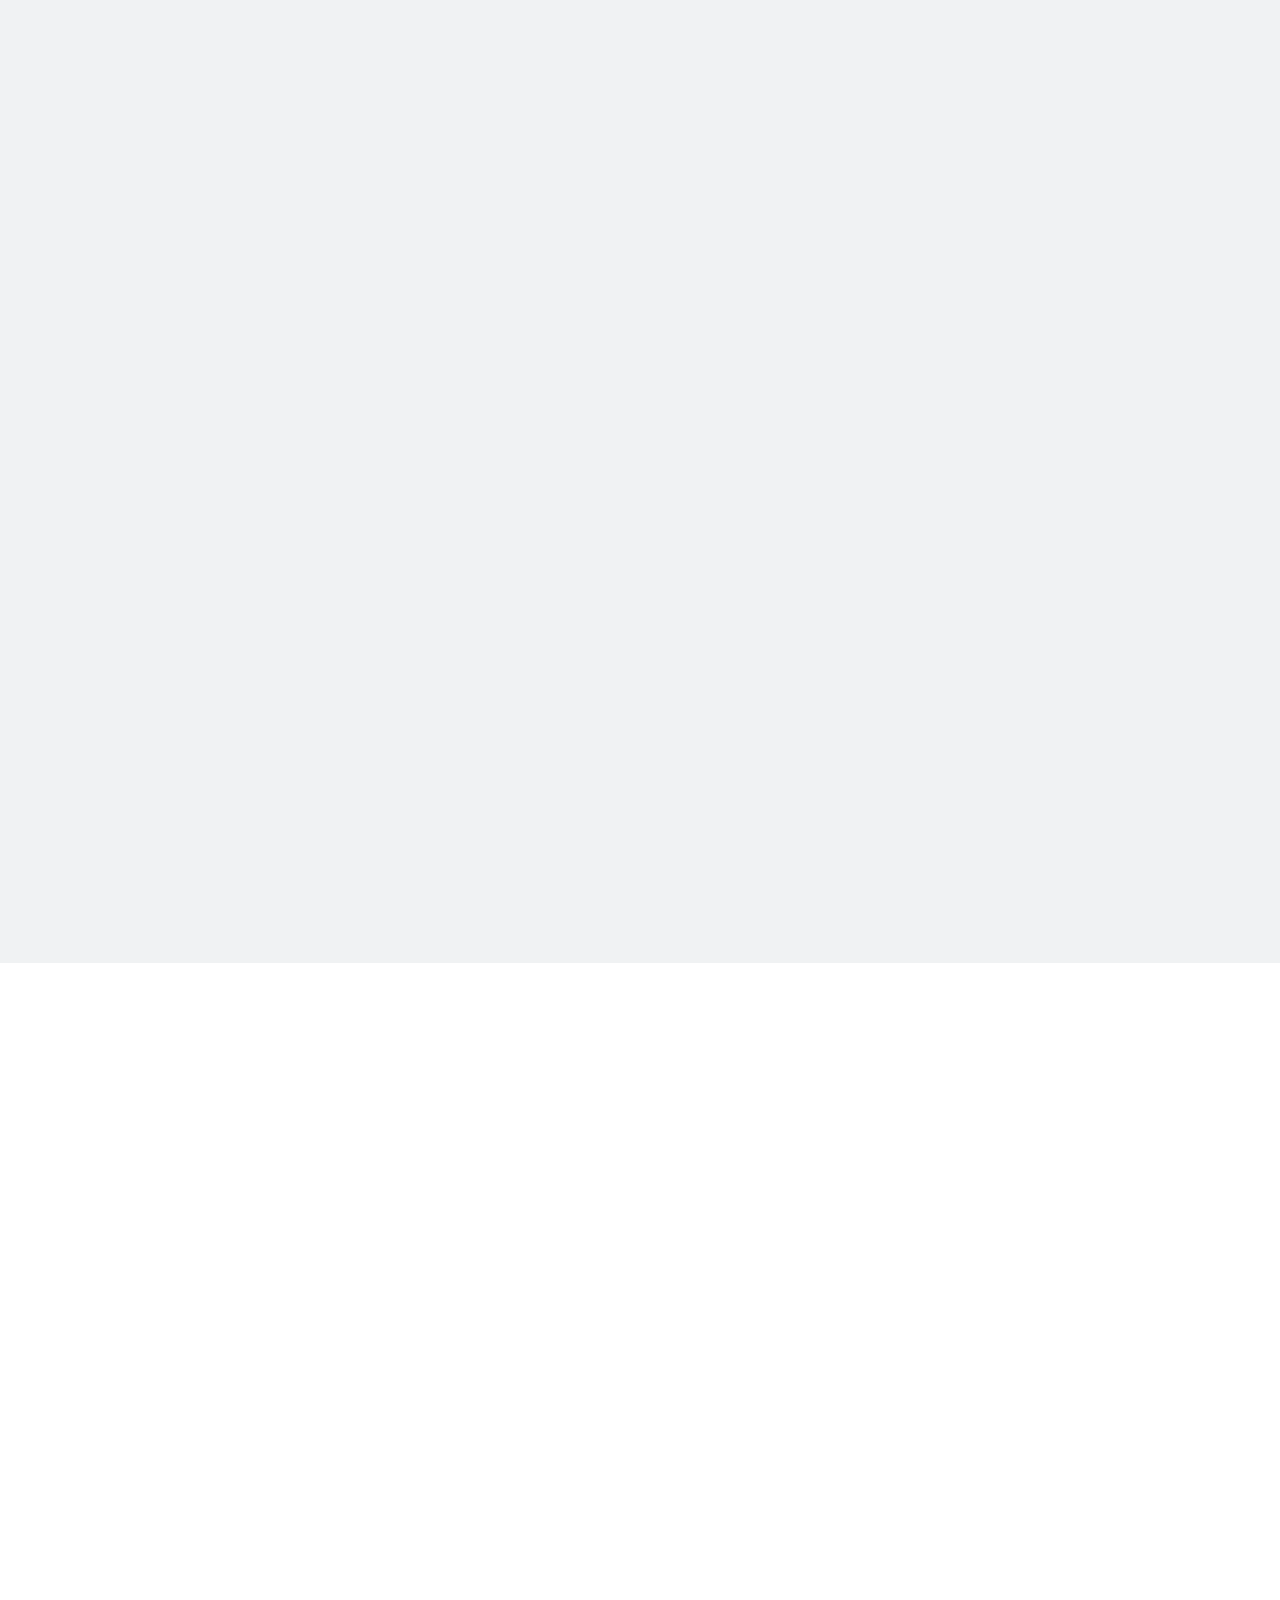
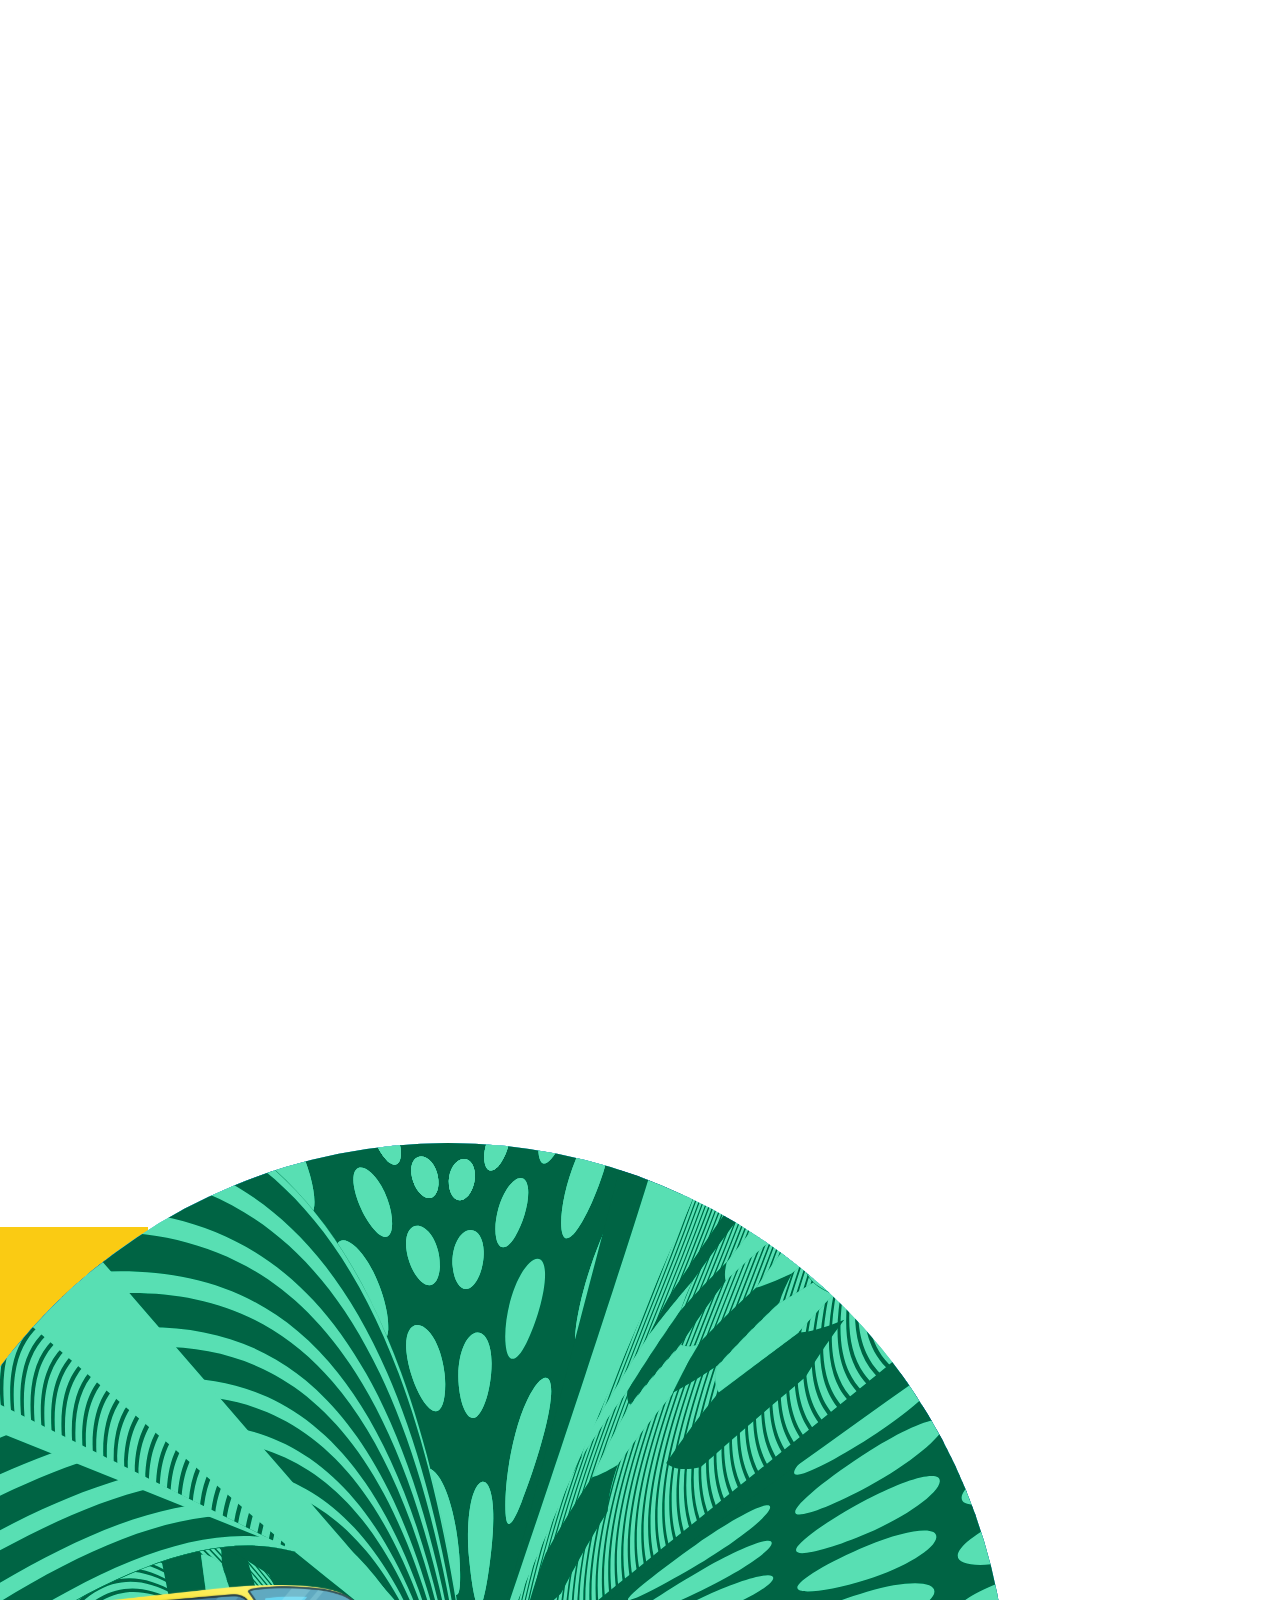
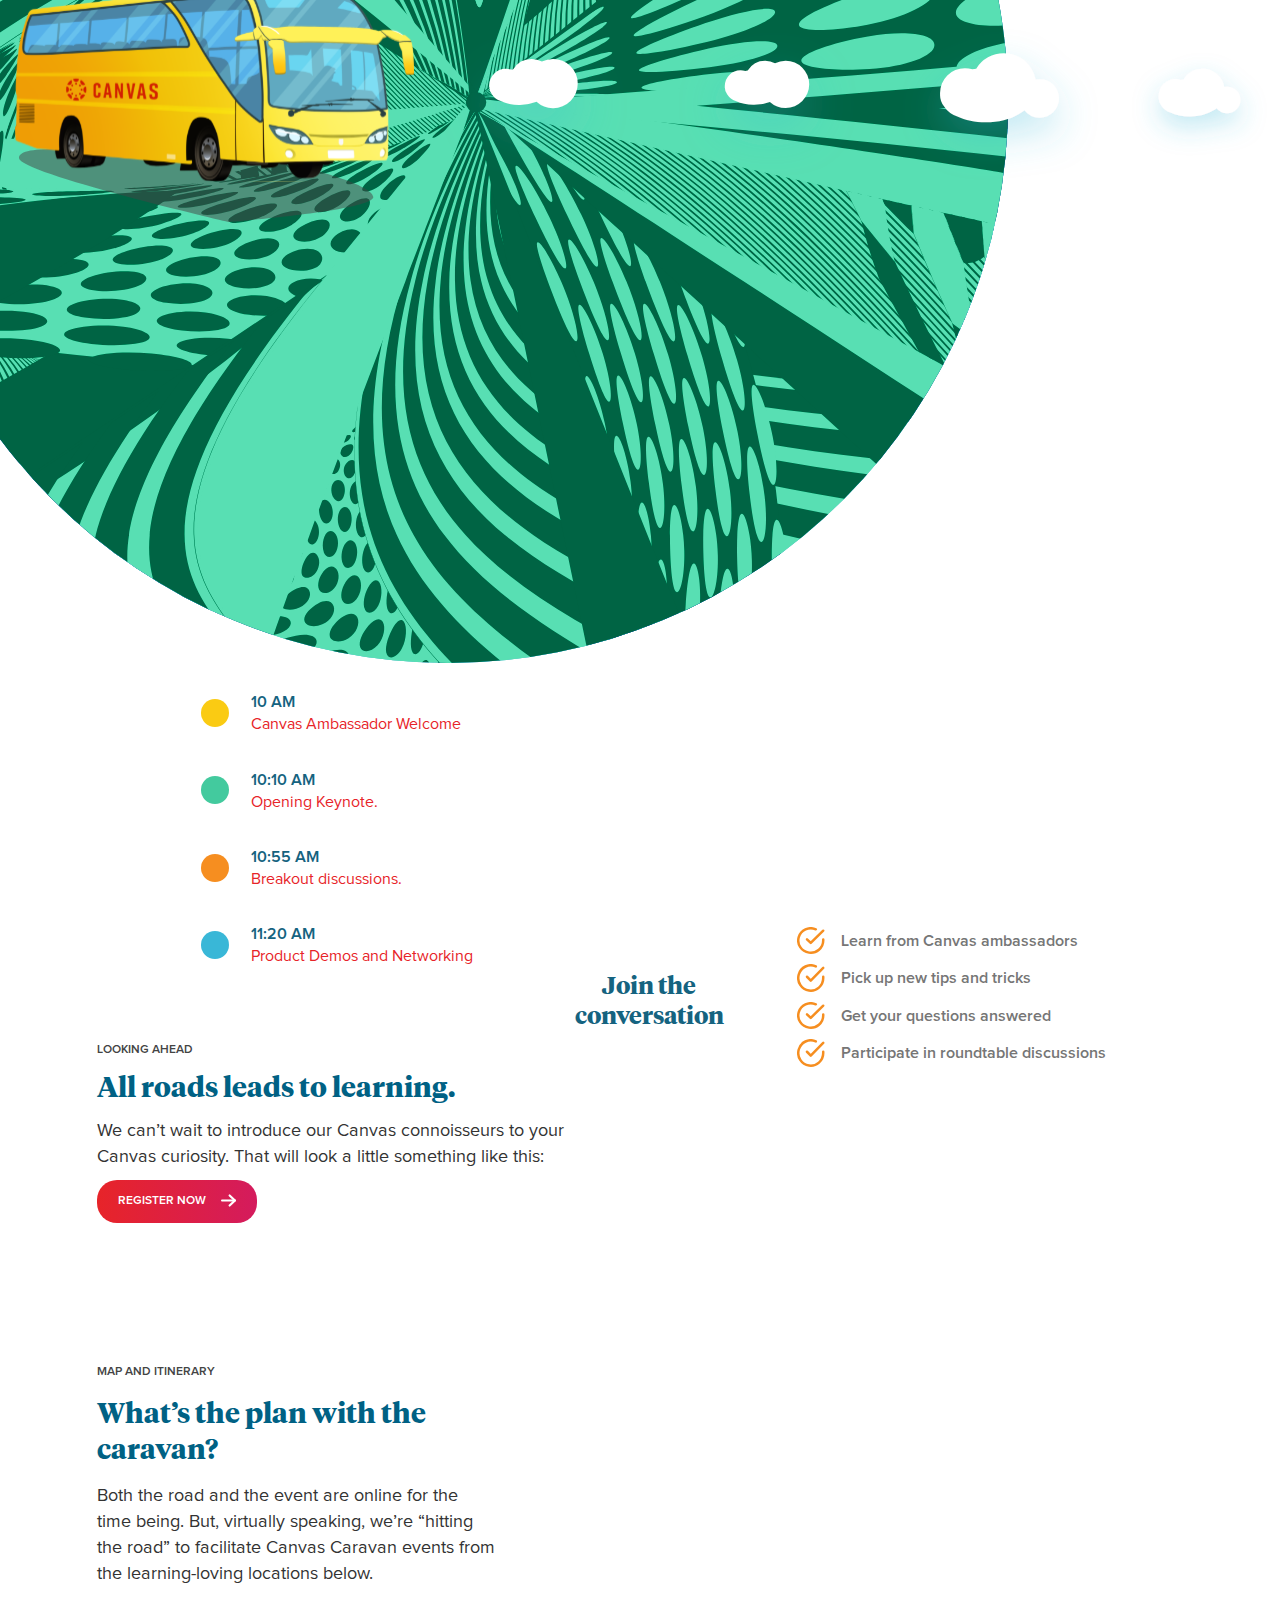
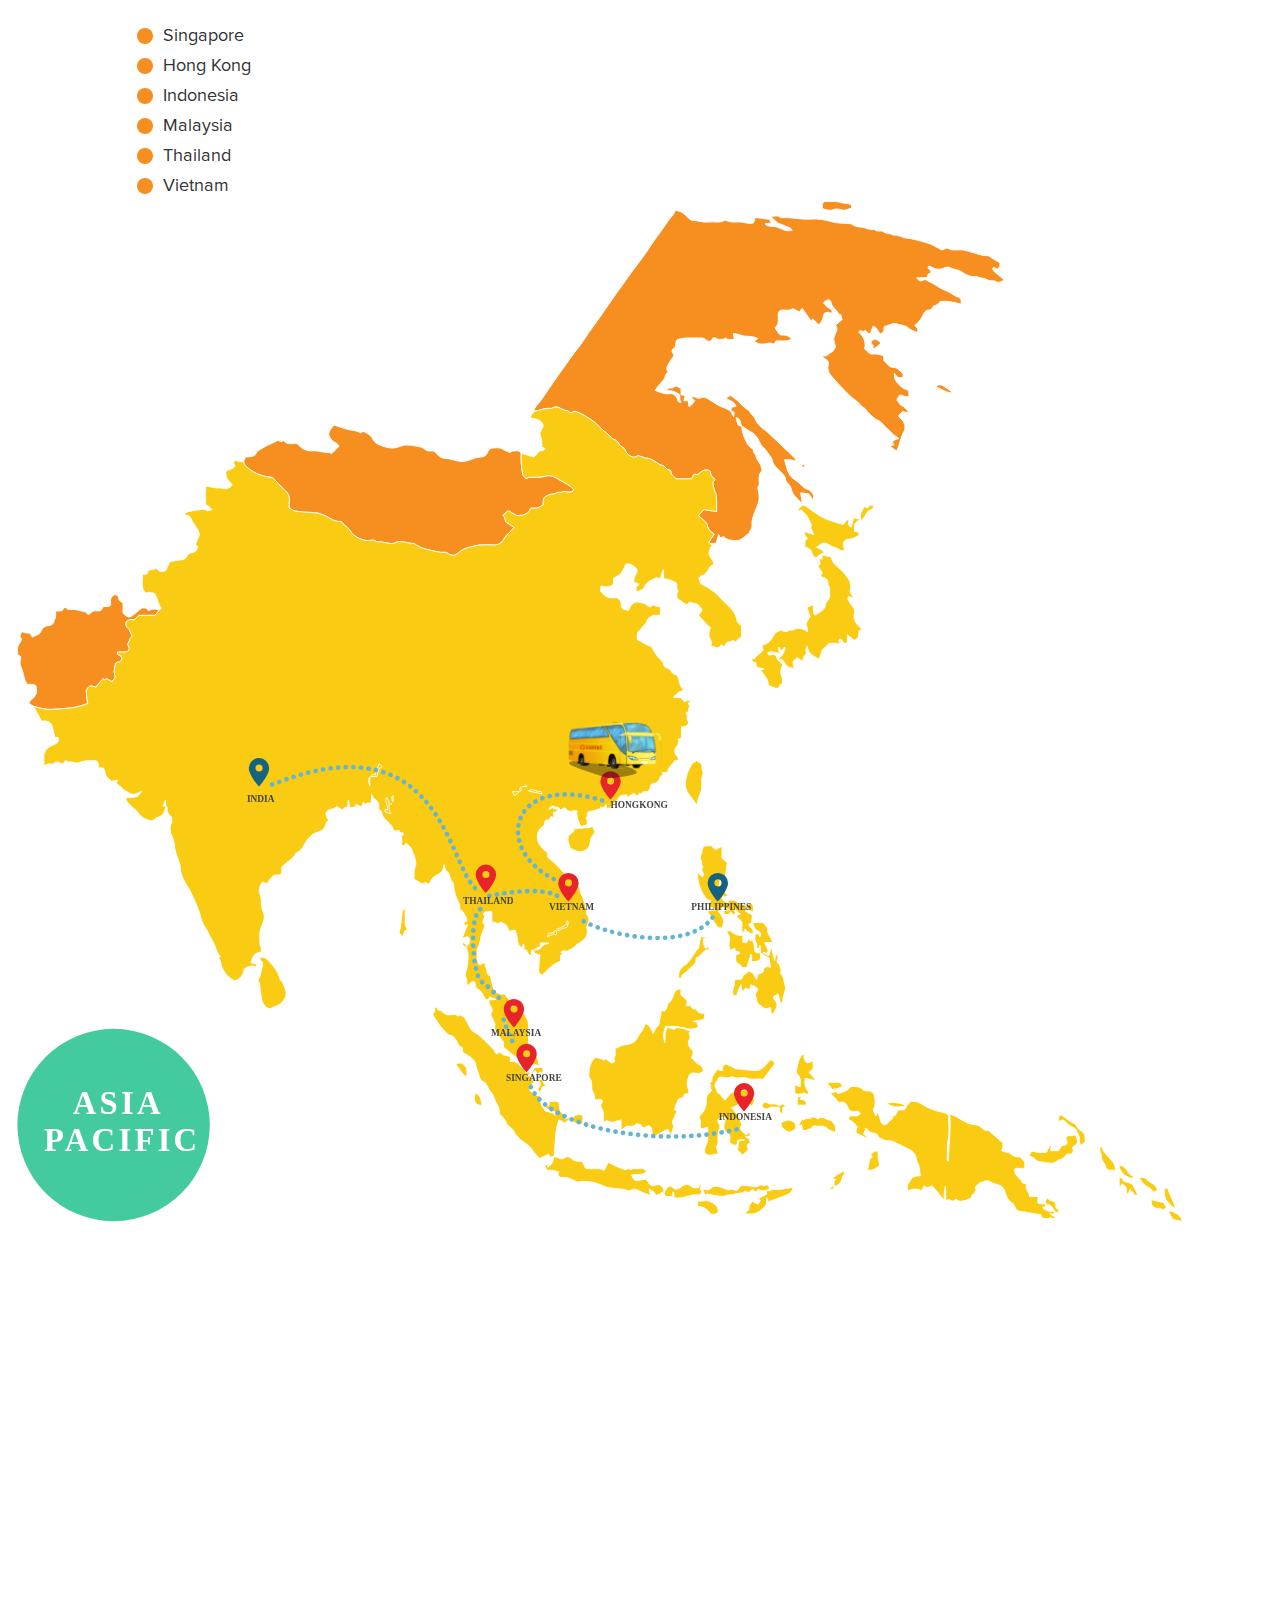
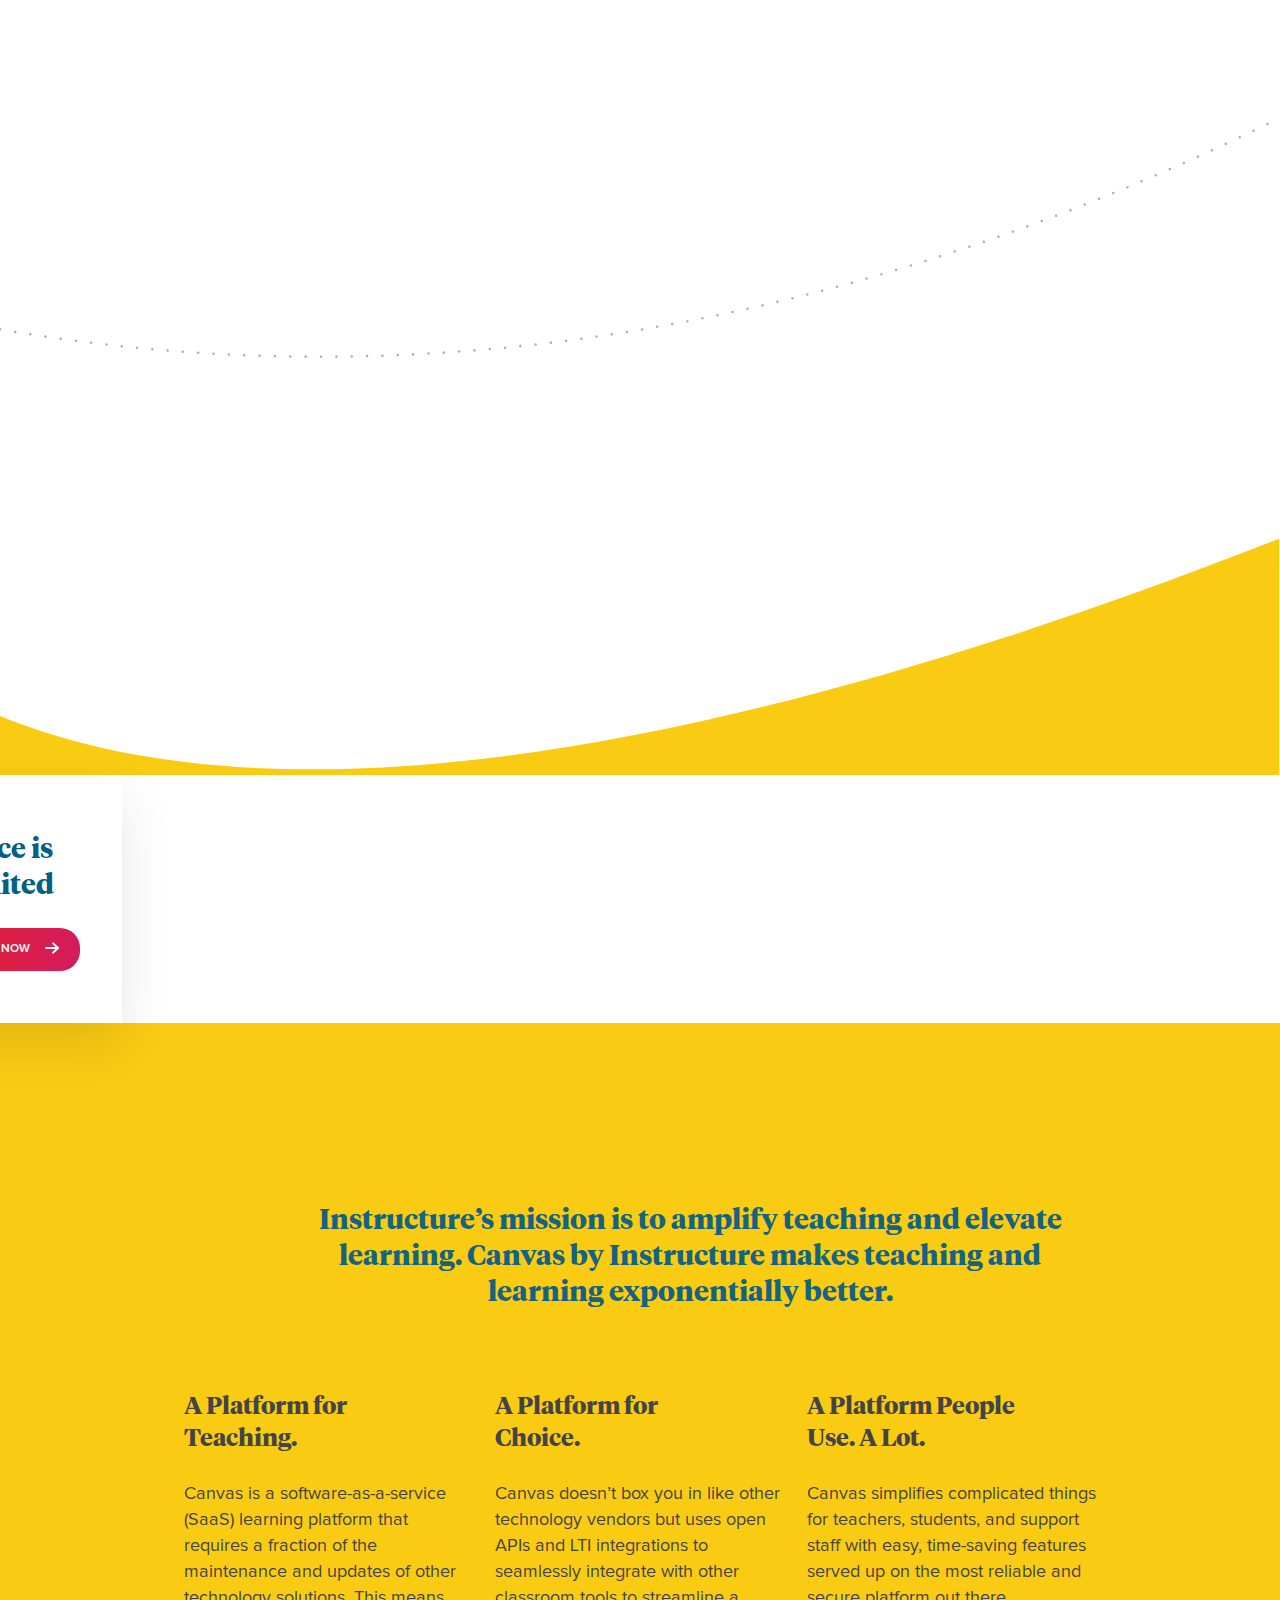
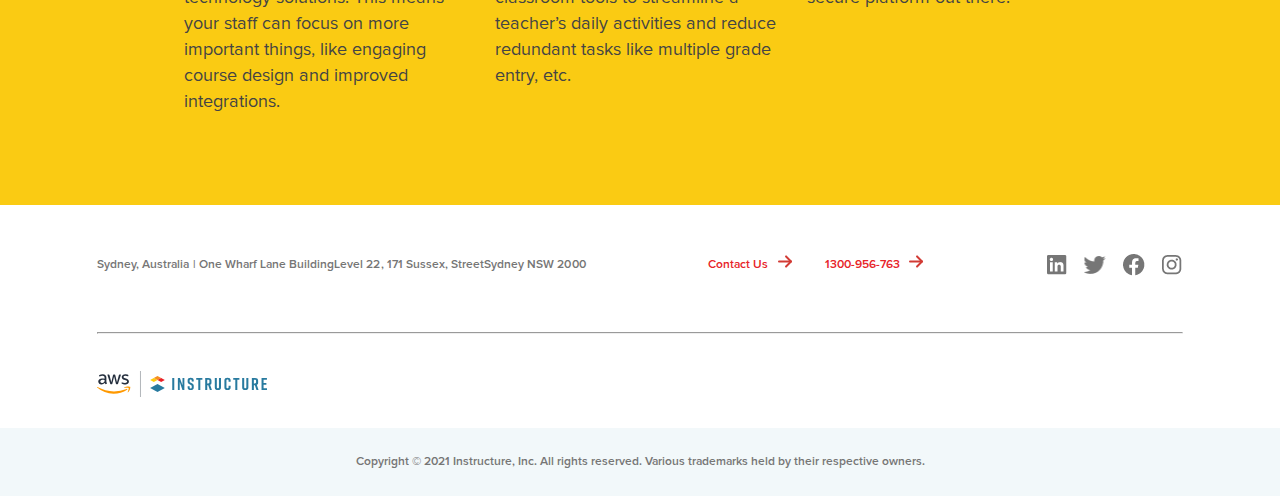
==== commit f3282081: "Add Responsive 1200" ====
--- a/asiapacific.html
+++ b/asiapacific.html
@@ -12,7 +12,7 @@
       crossorigin="anonymous"
     />
     <link rel="stylesheet" type="text/css" href="css/fonts.css" />
-    <link rel="stylesheet" href="css/asiapacific/responsive1366.css" />
+    <link rel="stylesheet" href="css/asiapacific/responsive1200.css" />
     <link rel="stylesheet" href="css/asiapacific/responsive1536.css" />
     <link rel="stylesheet" href="css/asiapacific/style.css" />
   </head>
--- a/css/asiapacific/responsive1200.css
+++ b/css/asiapacific/responsive1200.css
@@ -0,0 +1,243 @@
+@media (min-width: 1200px) {
+  .container {
+    max-width: 1086px;
+  }
+  .navbar__brand {
+    font: normal normal normal 38px/60px 'Tiempos Headline Bold';
+  }
+  .notification {
+    transform: translate(-112px, -232px);
+    width: 1120px;
+    height: 1120px;
+  }
+  .notification__circle1 {
+    width: 628px;
+    height: 628px;
+    padding: 79px 129px 63px 125px;
+    margin-top: -19px;
+  }
+  .notification__title {
+    font: normal normal normal 36px/42px 'Tiempos Headline Bold';
+  }
+  .notification__subtitle {
+    font: normal normal normal 28px/36px 'Proxima Nova';
+  }
+  .notification__time {
+    font: normal normal normal 18px/32px 'Proxima Nova Bold';
+  }
+  .notification__content {
+    font: normal normal normal 16px/21px 'Proxima Nova';
+  }
+  .btn--red {
+    padding-right: 21px;
+    padding-left: 21px;
+    border-radius: 20px;
+    font: normal normal normal 12px/15px 'Proxima Nova Bold';
+    height: 43px;
+    line-height: 43px;
+    display: flex;
+    align-items: center;
+  }
+  .btn--red::after {
+    margin-bottom: -5px;
+  }
+  .notification__circle2 {
+    transform: translate(201px, 86px);
+    width: 494px;
+    height: 494px;
+    padding: 117px 112px;
+  }
+  .notification__dotline {
+    transform: translate(506px, 406px);
+    width: 706px;
+    height: 706px;
+  }
+  .event__title {
+    font: normal normal normal 28px/36px 'Tiempos Headline Bold';
+  }
+  .event__content {
+    font: normal normal normal 16px/21px 'Proxima Nova';
+  }
+  .schedule__time {
+    font: normal normal normal 16px/24px 'Proxima Nova Bold';
+  }
+  .schedule__content {
+    font: normal normal normal 16px/21px 'Proxima Nova';
+  }
+  .main-content {
+    max-width: 1086px;
+    margin: auto;
+  }
+  .title--s {
+    font: normal normal normal 12px/22px 'Proxima Nova Bold';
+  }
+  .title--l {
+    font: normal normal normal 28px/36px 'Tiempos Headline Bold';
+  }
+  .section__content {
+    font: normal normal normal 18px/26px 'Proxima Nova';
+  }
+  .bg-1 {
+    top: -761px;
+    left: -741px;
+    width: 2418px;
+    height: 2418px;
+  }
+  .bg-2 {
+    top: -484px;
+    left: -464px;
+    width: 1865px;
+    height: 1864px;
+  }
+  .circle__yellow {
+    top: -61px;
+    right: 139px;
+    width: 148px;
+    height: 148px;
+  }
+  .cloud--upper-right {
+    top: 344px;
+    right: -260px;
+    width: 200px;
+  }
+  .cloud--upper-left {
+    top: 444px;
+    right: 35px;
+    width: 163px;
+  }
+  .circle__orange {
+    top: 410px;
+    right: -136px;
+    width: 247px;
+    height: 247px;
+  }
+  .bus {
+    top: 520px;
+    right: -97px;
+    width: 399px;
+  }
+  .circle__blue {
+    top: 793px;
+    left: 42px;
+    width: 142px;
+    height: 142px;
+  }
+  .cloud--mid-left {
+    top: 961px;
+    left: 183px;
+    width: 228px;
+  }
+  .cloud--mid-right {
+    bottom: -279px;
+    right: 95px;
+    width: 323px;
+  }
+  .cloud--lower-left {
+    bottom: -348.7px;
+    right: -400px;
+    width: 163px;
+  }
+  .cloud--lower-right {
+    bottom: -359px;
+    left: 65px;
+    width: 237px;
+  }
+  .schedules {
+    margin-top: -205px;
+    margin-left: 104px;
+    height: 277px;
+  }
+  .schedule__dot {
+    width: 28px;
+    height: 28px;
+    border-radius: 50%;
+    margin-right: 22px;
+  }
+  .section__ahead__conversation {
+    margin-top: 61px;
+    height: 205px;
+  }
+  .join-conversation {
+    transform: translate(0, -129px);
+    margin-left: -68px;
+  }
+  .conversation__item img {
+    width: 28px;
+  }
+  .conversation__item {
+    margin-bottom: 10px;
+  }
+  .conversation__content {
+    font: normal normal normal 16px/24px 'Proxima Nova Bold';
+  }
+  .message {
+    width: 184px;
+    height: 184px;
+    margin-right: 56px;
+    font: normal normal normal 24px/30px 'Tiempos Headline Bold';
+  }
+  .section__map__itinerary {
+    margin-top: 128px;
+  }
+  .section_itinerary {
+    width: 398px;
+    height: 440px;
+  }
+  .section__dotline {
+    margin-top: 290px;
+  }
+  .locations-list {
+    margin-top: 20px;
+    margin-bottom: 0;
+  }
+  .section__map {
+    top: 220px;
+    margin-left: -80px;
+  }
+  .section__limited {
+    top: 109px;
+    width: 244px;
+    height: 244px;
+  }
+  .section__limited__text {
+    font: normal normal normal 28px/36px 'Tiempos Headline Bold';
+    margin-bottom: 24px;
+  }
+  .section__mission {
+    width: 290px;
+    padding-bottom: 90px;
+  }
+  .section__missionTitle {
+    font: normal normal normal 28px/36px 'Tiempos Headline Bold';
+    padding-left: 120px;
+    padding-right: 20px;
+  }
+  .section__missionContents {
+    max-width: 913px;
+    padding-top: 180px;
+  }
+  .section__missionSubtitle {
+    font: normal normal normal 24px/32px 'Tiempos Headline Bold';
+    height: 90px;
+  }
+  .section__missionContent {
+    font: normal normal normal 18px/26px 'Proxima Nova';
+  }
+  .section__address {
+    font: normal normal normal 12px/22px 'Proxima Nova Bold';
+  }
+  a.label {
+    font: normal normal normal 12px/22px 'Proxima Nova Bold';
+  }
+  .section__copyright .main-content {
+    font: normal normal normal 12px/20px 'Proxima Nova Bold';
+  }
+}
+
+@media (min-width: 1366px) {
+  .schedules {
+    margin-top: -194px;
+    margin-left: 46px;
+    height: 277px;
+  }
+}
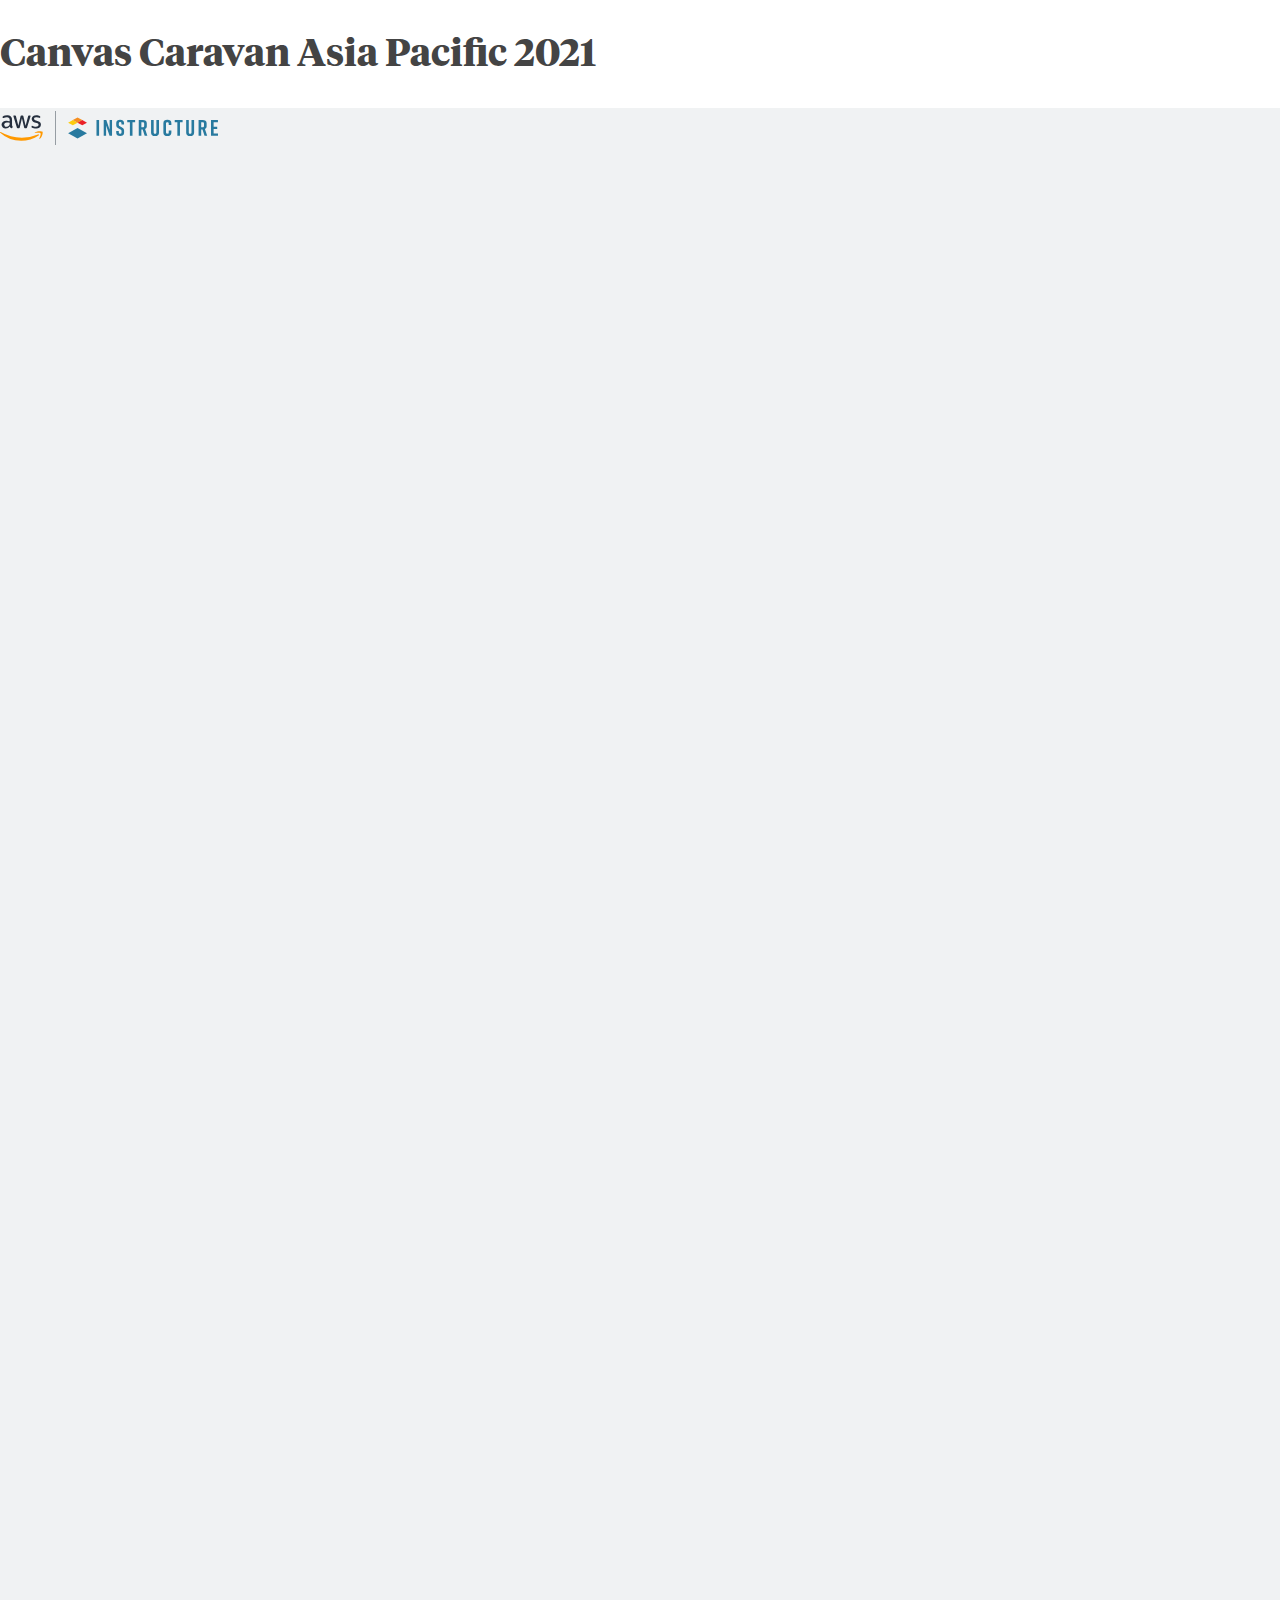
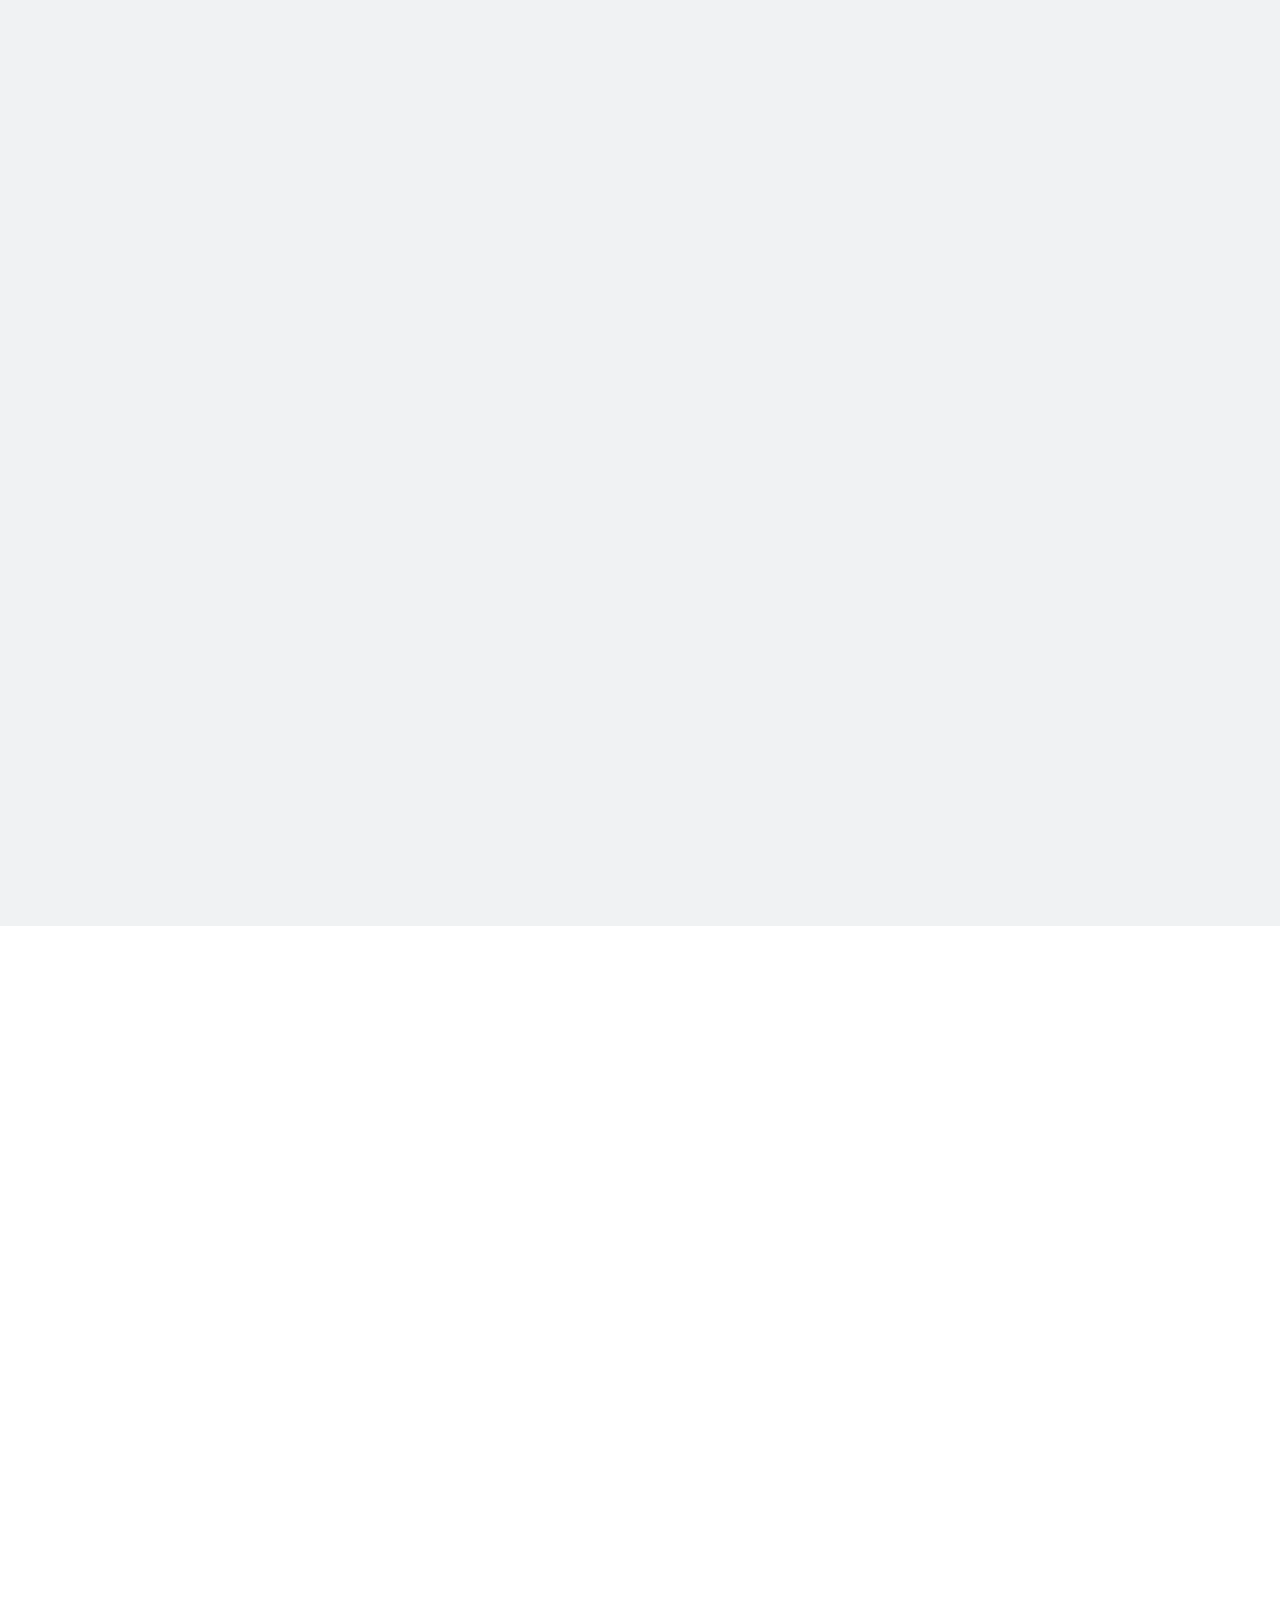
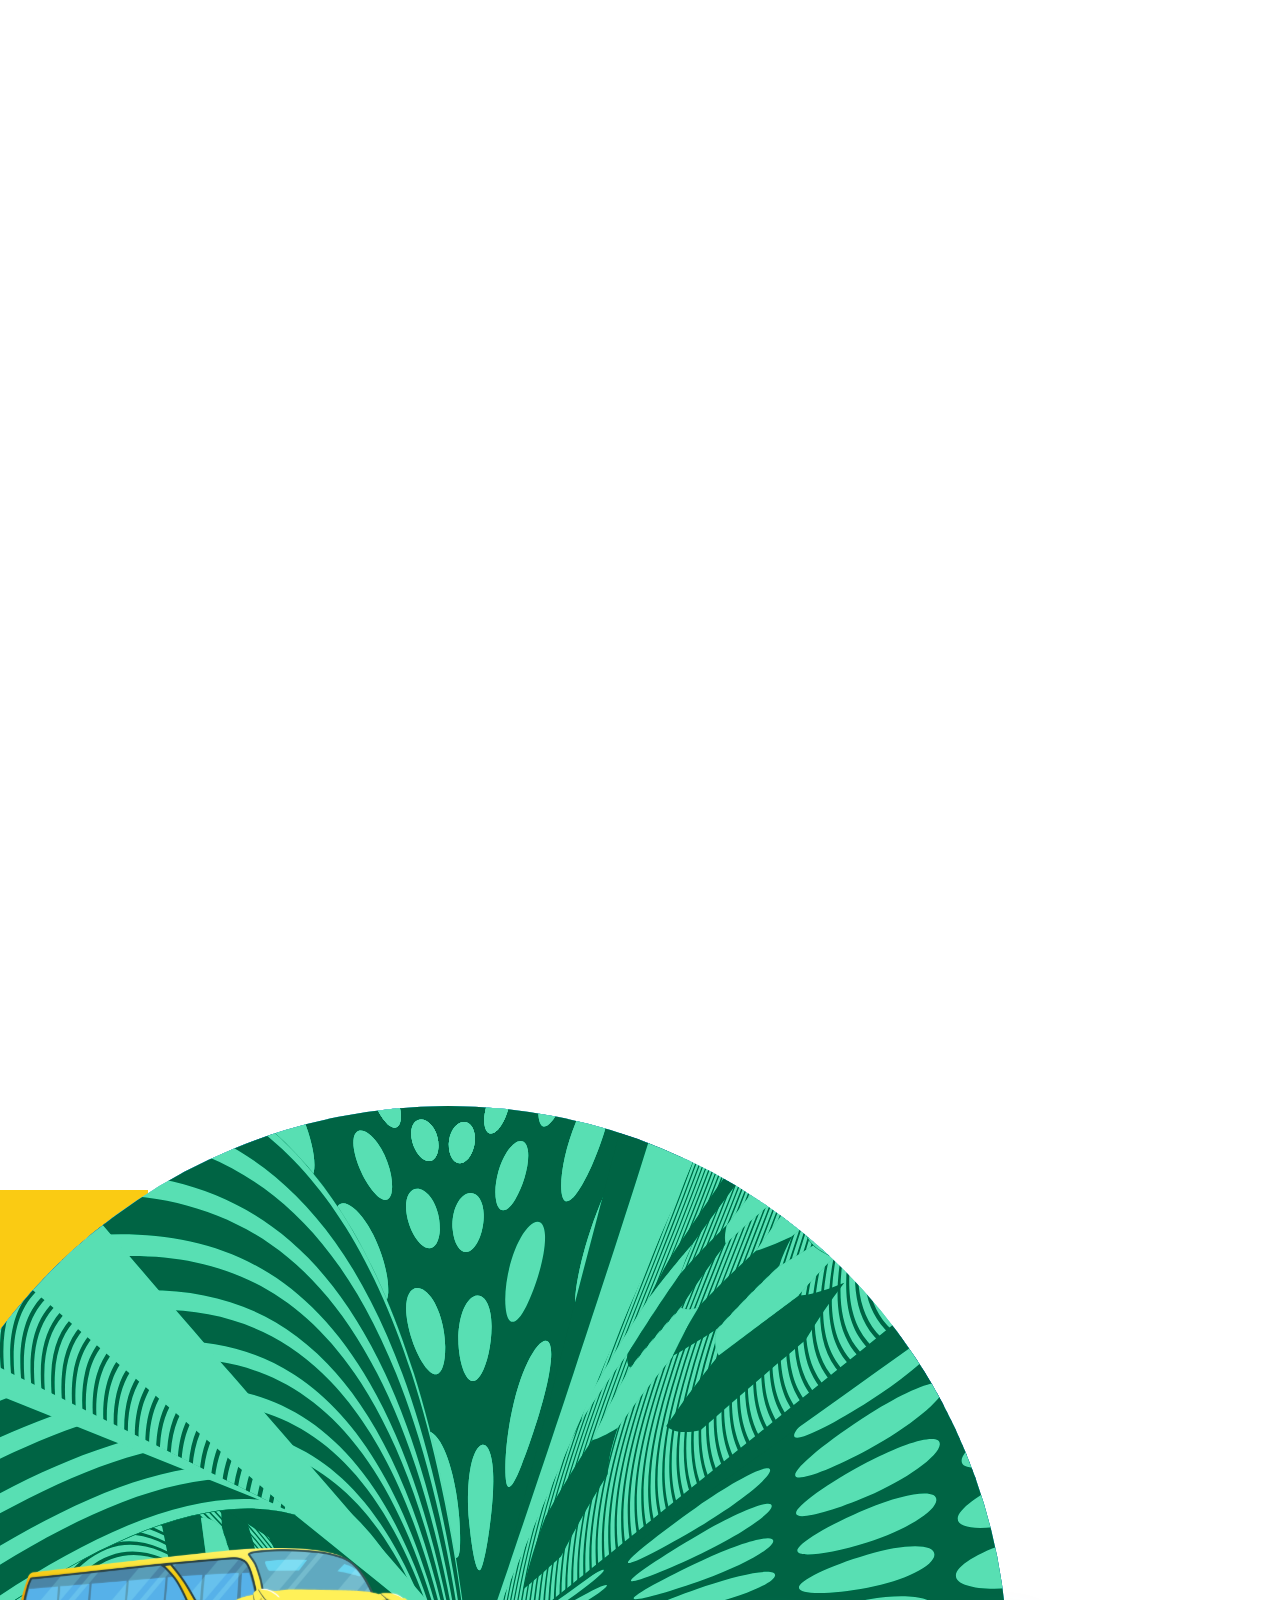
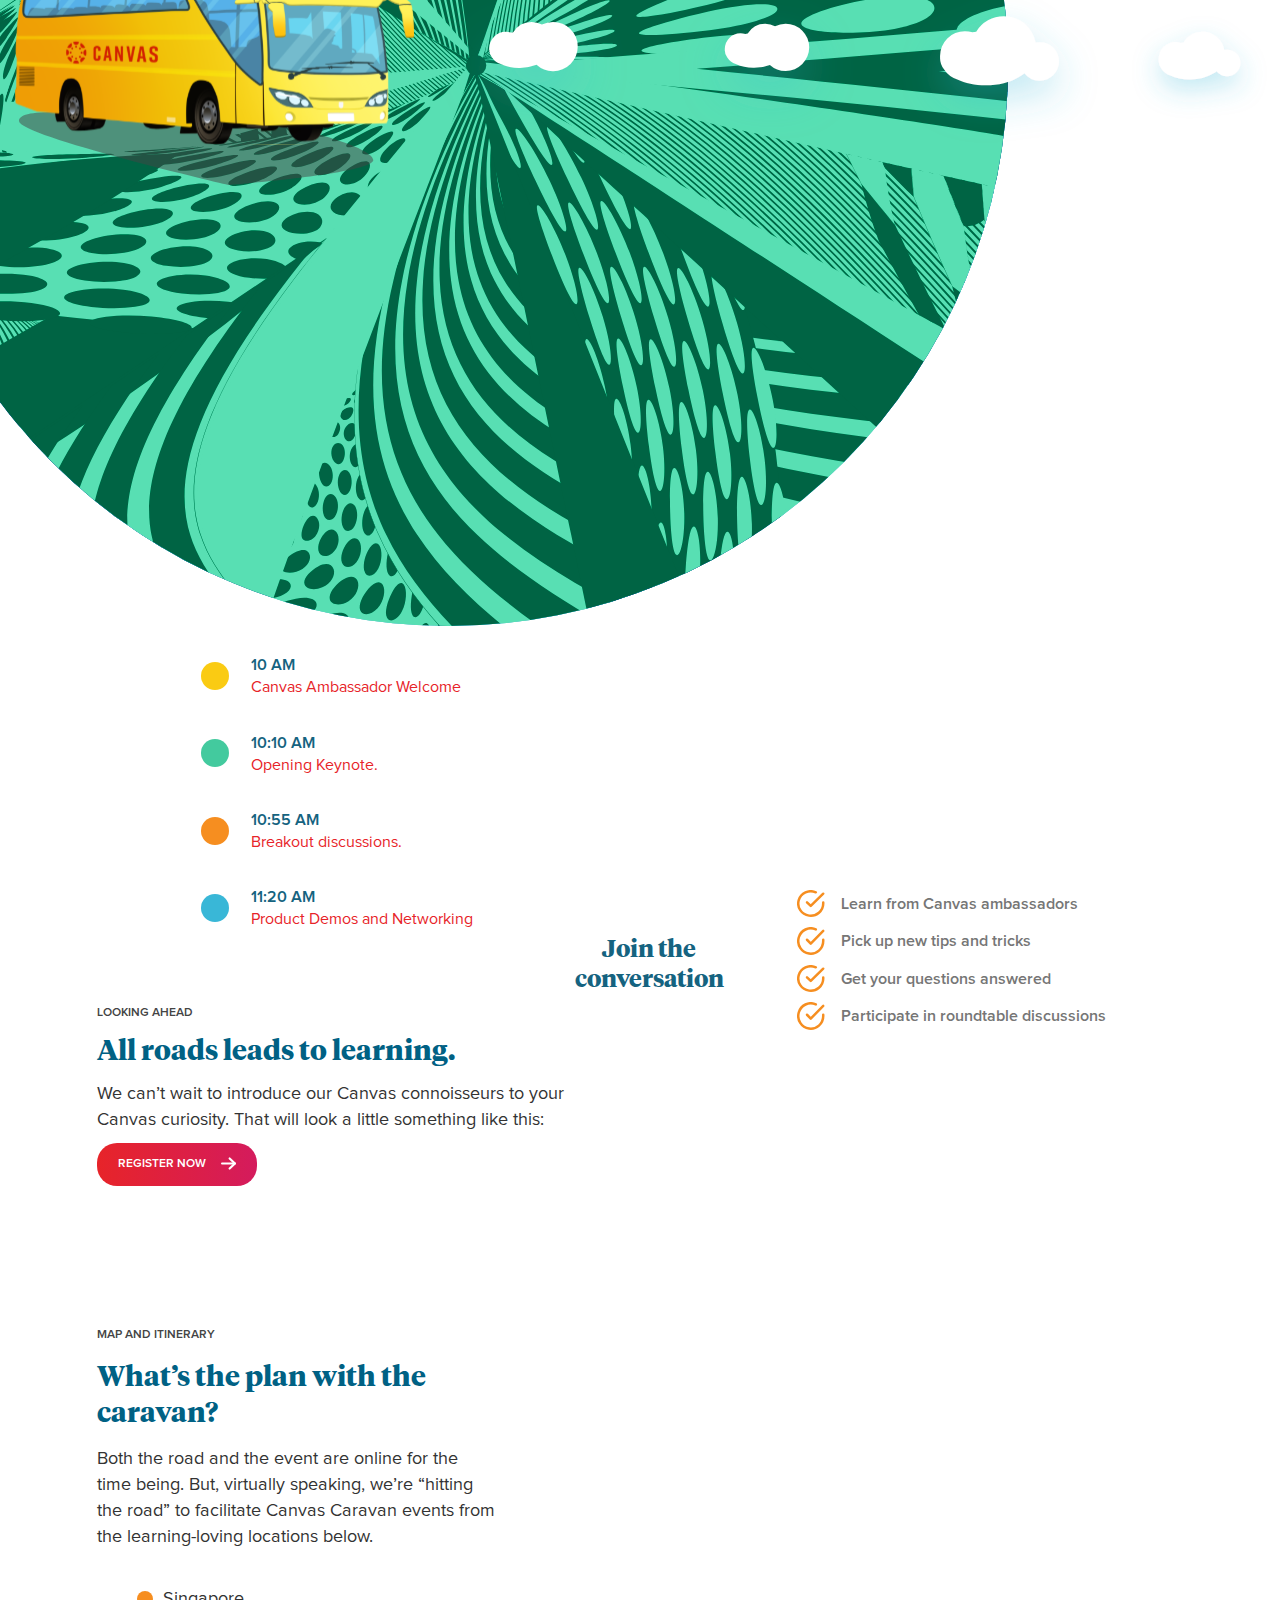
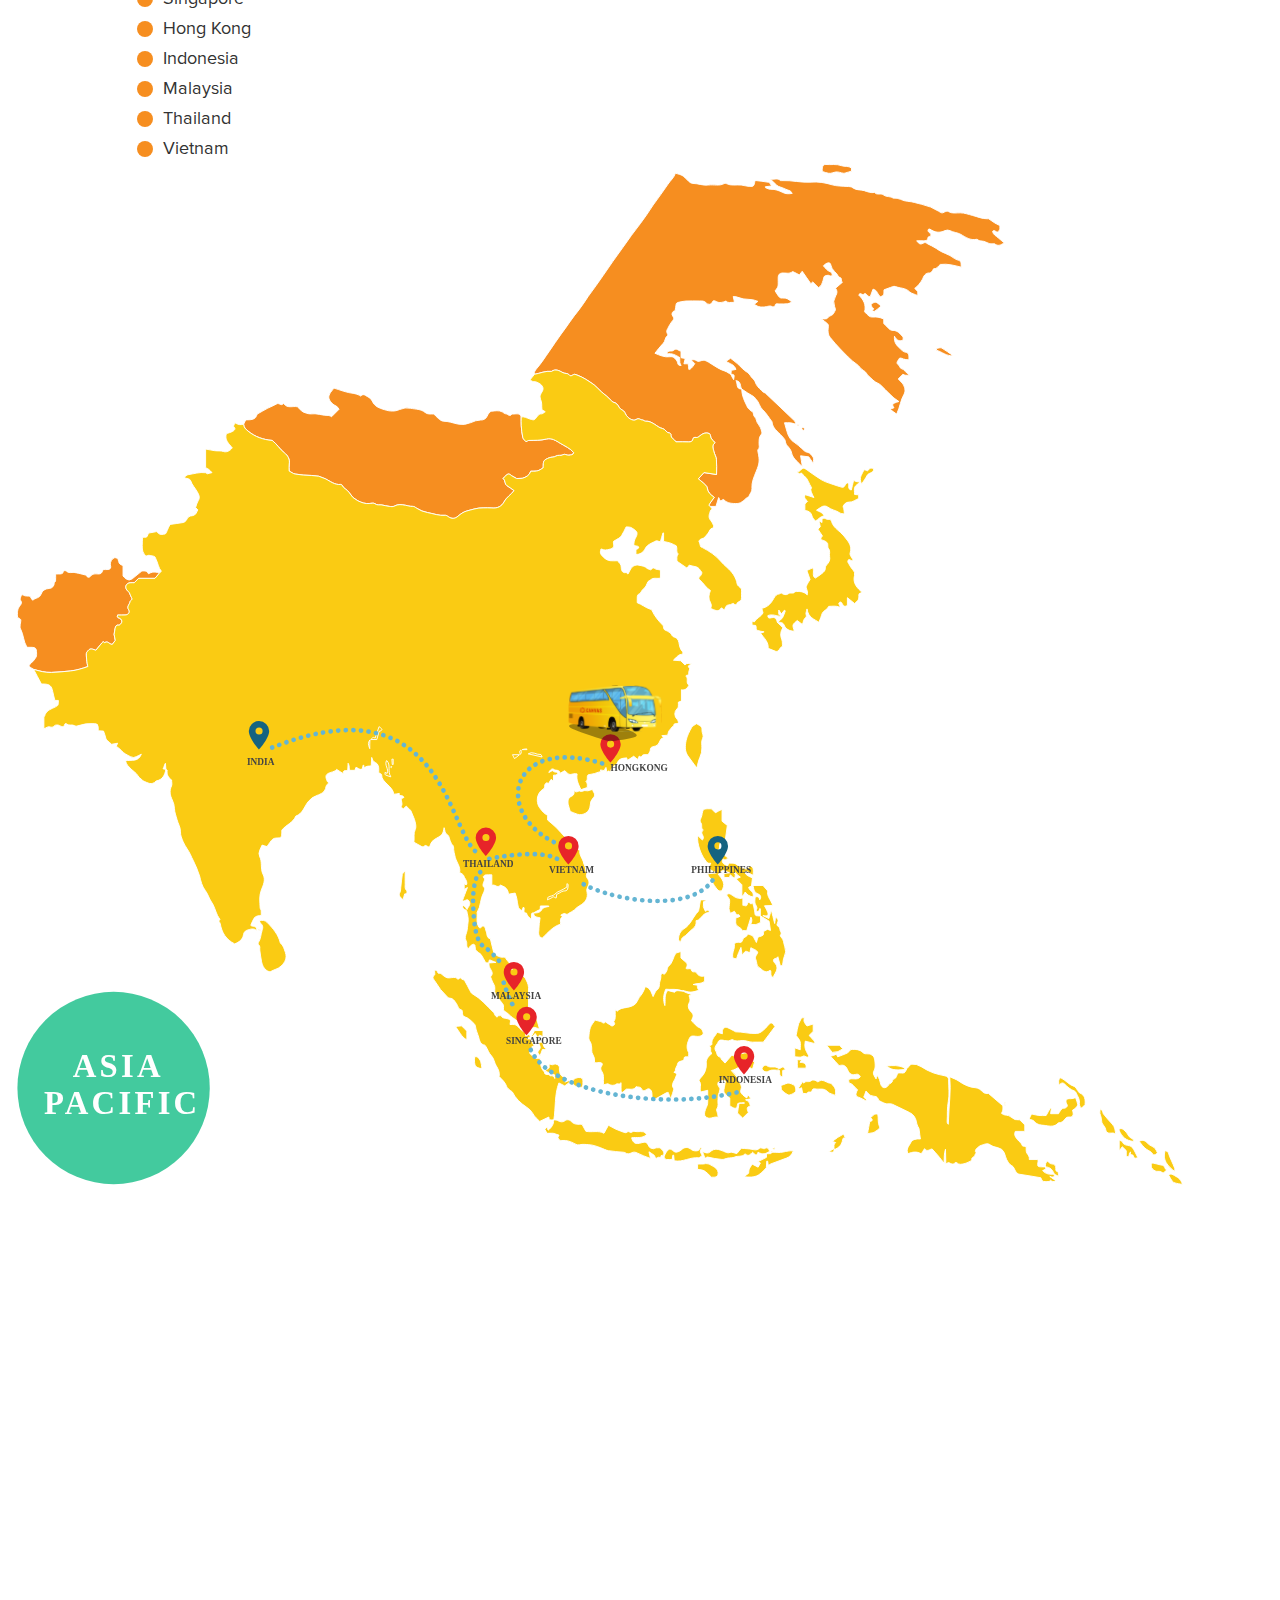
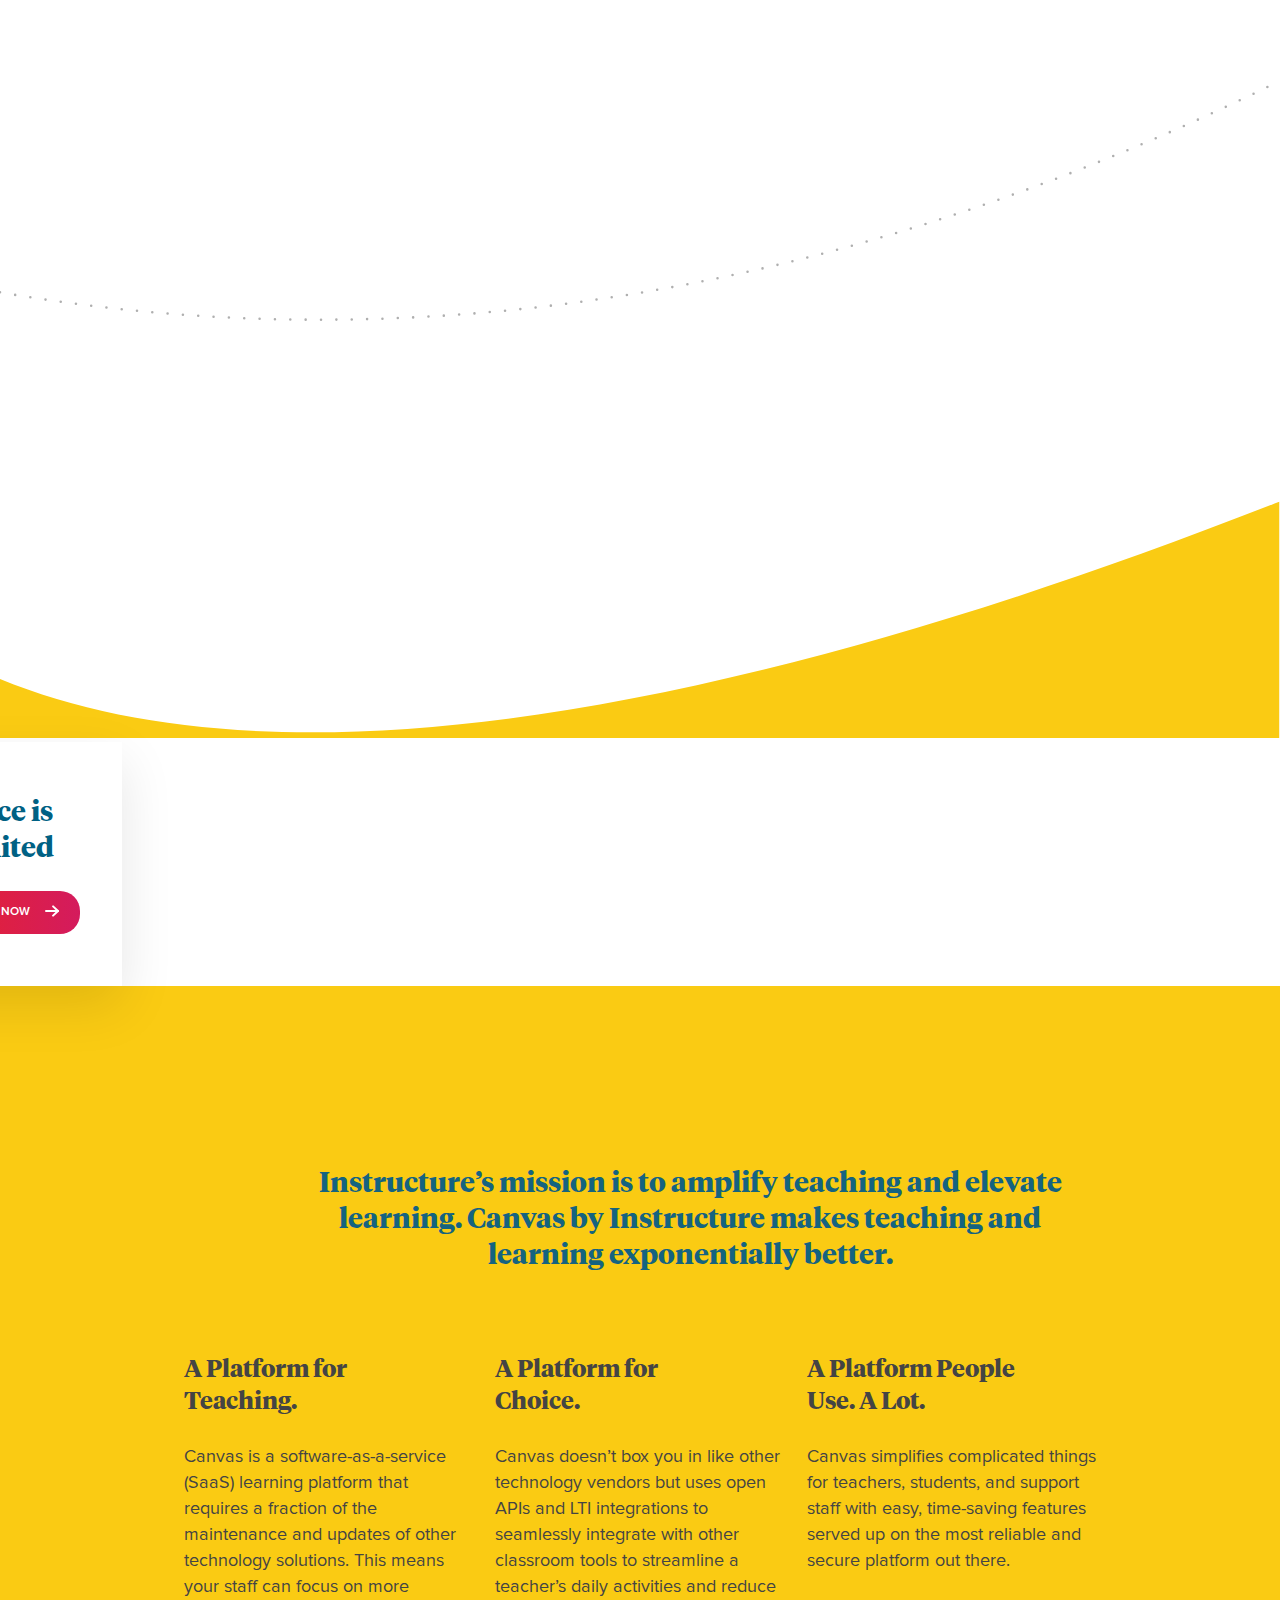
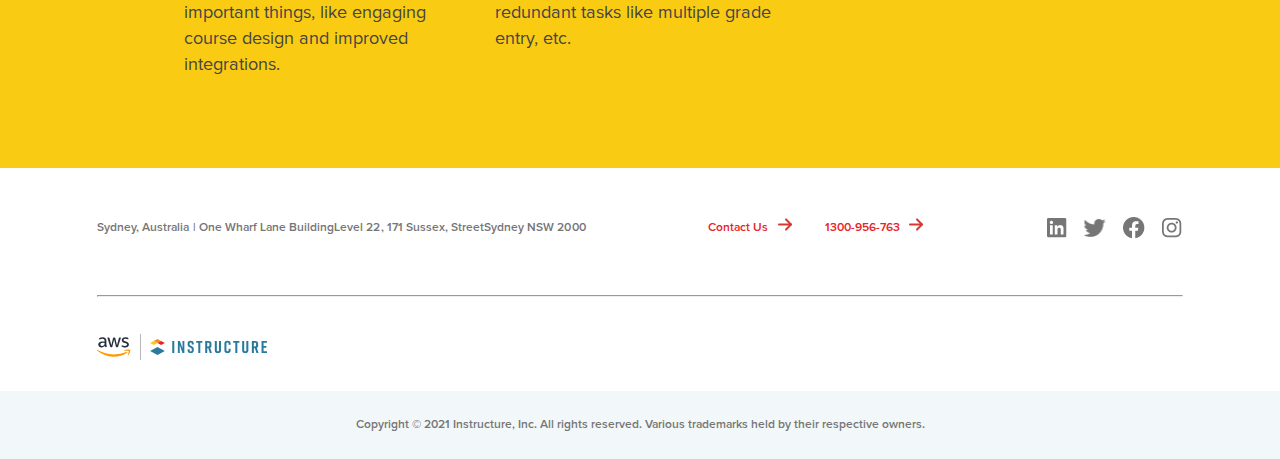
==== commit 787d68ea: "change bizzabo registration flow" ====
--- a/asiapacific.html
+++ b/asiapacific.html
@@ -12,6 +12,7 @@
       crossorigin="anonymous"
     />
     <link rel="stylesheet" type="text/css" href="css/fonts.css" />
+    <link rel="stylesheet" href="css/asiapacific/responsive414.css" />
     <link rel="stylesheet" href="css/asiapacific/responsive1200.css" />
     <link rel="stylesheet" href="css/asiapacific/responsive1536.css" />
     <link rel="stylesheet" href="css/asiapacific/style.css" />
@@ -329,8 +330,8 @@
       data-registration-proxy="false"
       data-unique-name="361334"
       data-flow-id="9e3c49bd-0d0d-4466-acb7-83a980b4d36a"
-      data-element-id="reg-cta"
-      data-element-class=""
+      data-element-id=""
+      data-element-class="reg-cta"
     >
       (function () {
         var bz = document.createElement('script');
--- a/css/asiapacific/responsive414.css
+++ b/css/asiapacific/responsive414.css
@@ -0,0 +1,251 @@
+@media (min-width: 414px) {
+  .container {
+    max-width: 1086px;
+    justify-content: center !important;
+  }
+  .navbar__brand {
+    font: normal normal normal 20px/28px 'Tiempos Headline Bold';
+  }
+  .navbar {
+    height: 83px;
+  }
+  .navbar__logo {
+    width: 182px;
+  }
+  .notification {
+    transform: translate(-50%, 0);
+    left: 50%;
+    width: 690px;
+    height: 647px;
+  }
+  .notification__circle1 {
+    width: 487px;
+    height: 487px;
+    padding: 66px 56px;
+    margin-top: 0;
+  }
+  .notification__title {
+    font: normal normal normal 26px/32px 'Tiempos Headline Bold';
+  }
+  .notification__subtitle {
+    font: normal normal normal 18px/24px 'Proxima Nova';
+  }
+  .notification__time {
+    font: normal normal normal 14px/32px 'Proxima Nova Bold';
+  }
+  .notification__content {
+    font: normal normal normal 12px/18px 'Proxima Nova';
+  }
+  .btn--red {
+    padding-right: 21px;
+    padding-left: 21px;
+    border-radius: 20px;
+    font: normal normal normal 12px/15px 'Proxima Nova Bold';
+    height: 43px;
+    line-height: 43px;
+    display: flex;
+    align-items: center;
+  }
+  .btn--red::after {
+    margin-bottom: -5px;
+  }
+  .notification__circle2 {
+    transform: translate(201px, 86px);
+    width: 494px;
+    height: 494px;
+    padding: 117px 112px;
+  }
+  .notification__dotline {
+    transform: translate(506px, 406px);
+    width: 706px;
+    height: 706px;
+  }
+  .event__title {
+    font: normal normal normal 28px/36px 'Tiempos Headline Bold';
+  }
+  .event__content {
+    font: normal normal normal 16px/21px 'Proxima Nova';
+  }
+  .schedule__time {
+    font: normal normal normal 16px/24px 'Proxima Nova Bold';
+  }
+  .schedule__content {
+    font: normal normal normal 16px/21px 'Proxima Nova';
+  }
+  .main-content {
+    max-width: 1086px;
+    margin: auto;
+  }
+  .title--s {
+    font: normal normal normal 12px/22px 'Proxima Nova Bold';
+  }
+  .title--l {
+    font: normal normal normal 28px/36px 'Tiempos Headline Bold';
+  }
+  .section__content {
+    font: normal normal normal 18px/26px 'Proxima Nova';
+  }
+  .bg-1 {
+    top: -761px;
+    left: -741px;
+    width: 2418px;
+    height: 2418px;
+  }
+  .bg-2 {
+    top: -484px;
+    left: -464px;
+    width: 1865px;
+    height: 1864px;
+  }
+  .circle__yellow {
+    top: 19px;
+    right: 0;
+    width: 38px;
+    height: 38px;
+  }
+  .cloud--upper-right {
+    top: 344px;
+    right: -260px;
+    width: 200px;
+  }
+  .cloud--upper-left {
+    top: 444px;
+    right: 35px;
+    width: 163px;
+  }
+  .circle__orange {
+    top: 410px;
+    right: -136px;
+    width: 247px;
+    height: 247px;
+  }
+  .bus {
+    top: 520px;
+    right: -97px;
+    width: 399px;
+  }
+  .circle__blue {
+    top: 793px;
+    left: 42px;
+    width: 142px;
+    height: 142px;
+  }
+  .cloud--mid-left {
+    top: 961px;
+    left: 183px;
+    width: 228px;
+  }
+  .cloud--mid-right {
+    bottom: -279px;
+    right: 95px;
+    width: 323px;
+  }
+  .cloud--lower-left {
+    bottom: -348.7px;
+    right: -400px;
+    width: 163px;
+  }
+  .cloud--lower-right {
+    bottom: -359px;
+    left: 65px;
+    width: 237px;
+  }
+  .schedules {
+    margin-top: -205px;
+    margin-left: 104px;
+    height: 277px;
+  }
+  .schedule__dot {
+    width: 28px;
+    height: 28px;
+    border-radius: 50%;
+    margin-right: 22px;
+  }
+  .section__ahead__conversation {
+    margin-top: 61px;
+    height: 205px;
+  }
+  .join-conversation {
+    transform: translate(0, -129px);
+    margin-left: -68px;
+  }
+  .conversation__item img {
+    width: 28px;
+  }
+  .conversation__item {
+    margin-bottom: 10px;
+  }
+  .conversation__content {
+    font: normal normal normal 16px/24px 'Proxima Nova Bold';
+  }
+  .message {
+    width: 184px;
+    height: 184px;
+    margin-right: 56px;
+    font: normal normal normal 24px/30px 'Tiempos Headline Bold';
+  }
+  .section__map__itinerary {
+    margin-top: 128px;
+  }
+  .section_itinerary {
+    width: 398px;
+    height: 440px;
+  }
+  .section__dotline {
+    margin-top: 290px;
+  }
+  .locations-list {
+    margin-top: 20px;
+    margin-bottom: 0;
+  }
+  .section__map {
+    top: 220px;
+    margin-left: -80px;
+  }
+  .section__limited {
+    top: 109px;
+    width: 244px;
+    height: 244px;
+  }
+  .section__limited__text {
+    font: normal normal normal 28px/36px 'Tiempos Headline Bold';
+    margin-bottom: 24px;
+  }
+  .section__mission {
+    width: 290px;
+    padding-bottom: 90px;
+  }
+  .section__missionTitle {
+    font: normal normal normal 28px/36px 'Tiempos Headline Bold';
+    padding-left: 120px;
+    padding-right: 20px;
+  }
+  .section__missionContents {
+    max-width: 913px;
+    padding-top: 180px;
+  }
+  .section__missionSubtitle {
+    font: normal normal normal 24px/32px 'Tiempos Headline Bold';
+    height: 90px;
+  }
+  .section__missionContent {
+    font: normal normal normal 18px/26px 'Proxima Nova';
+  }
+  .section__address {
+    font: normal normal normal 12px/22px 'Proxima Nova Bold';
+  }
+  a.label {
+    font: normal normal normal 12px/22px 'Proxima Nova Bold';
+  }
+  .section__copyright .main-content {
+    font: normal normal normal 12px/20px 'Proxima Nova Bold';
+  }
+}
+
+@media (min-width: 1366px) {
+  .schedules {
+    margin-top: -194px;
+    margin-left: 46px;
+    height: 277px;
+  }
+}
--- a/css/asiapacific/style.css
+++ b/css/asiapacific/style.css
@@ -17,17 +17,12 @@
 .navbar {
   z-index: 10;
   background-color: #ffffff;
-  height: 120px;
 }
 
 .navbar__brand {
   text-align: left;
   letter-spacing: 0px;
   color: #444444;
-}
-
-.navbar__logo {
-  width: 384px;
 }
 
 .bg-1 {
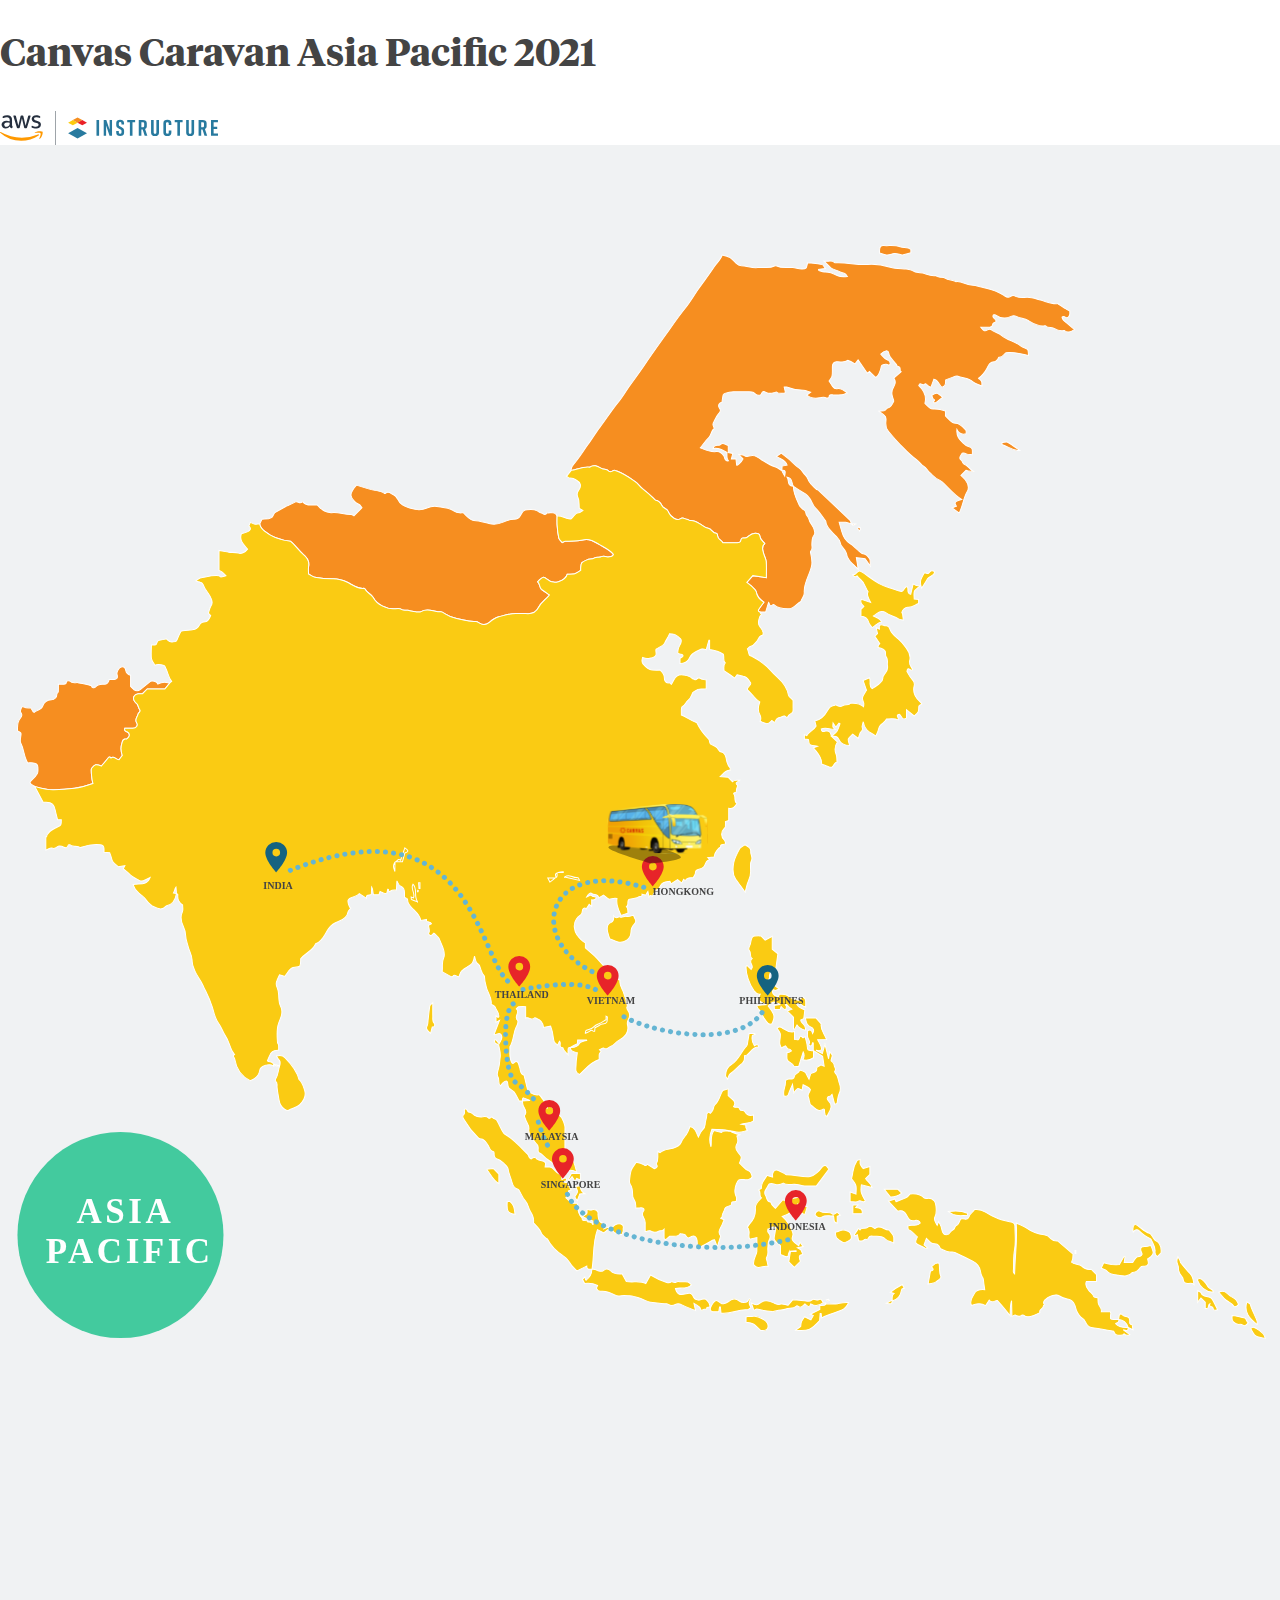
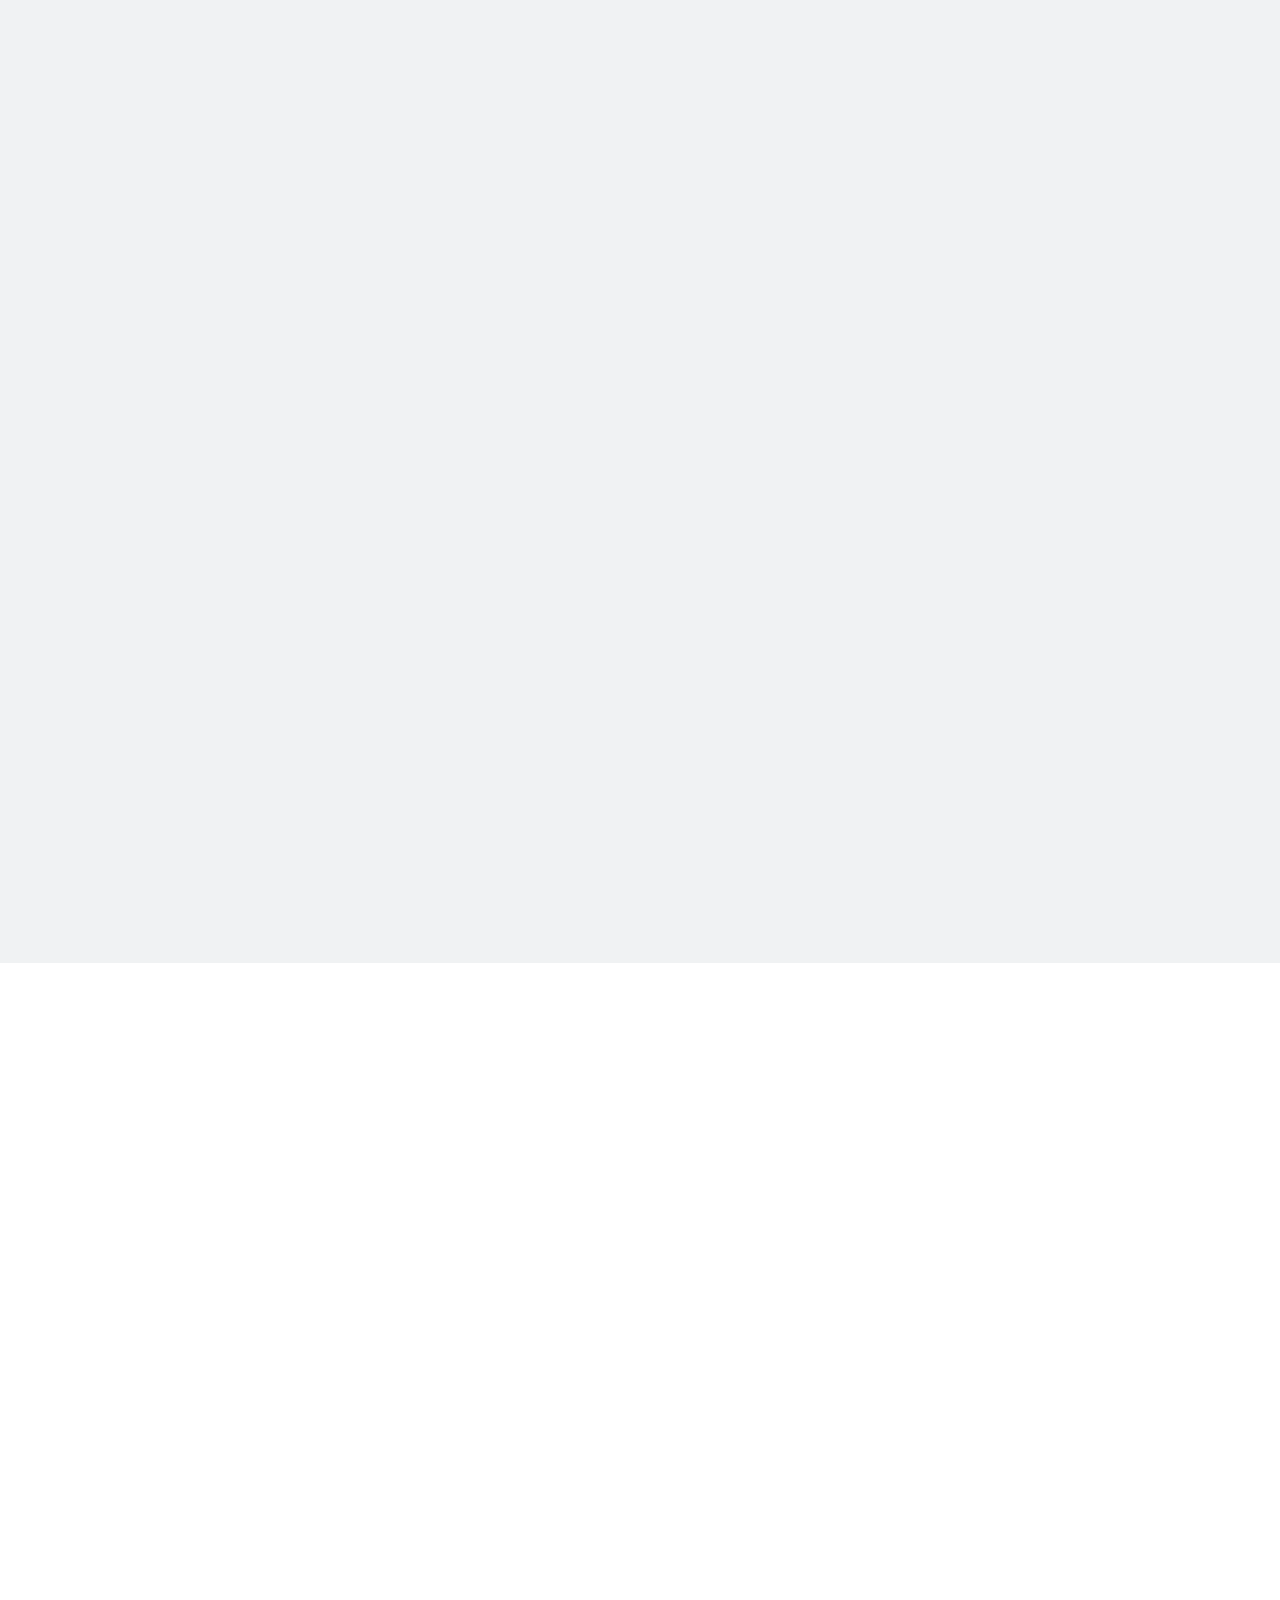
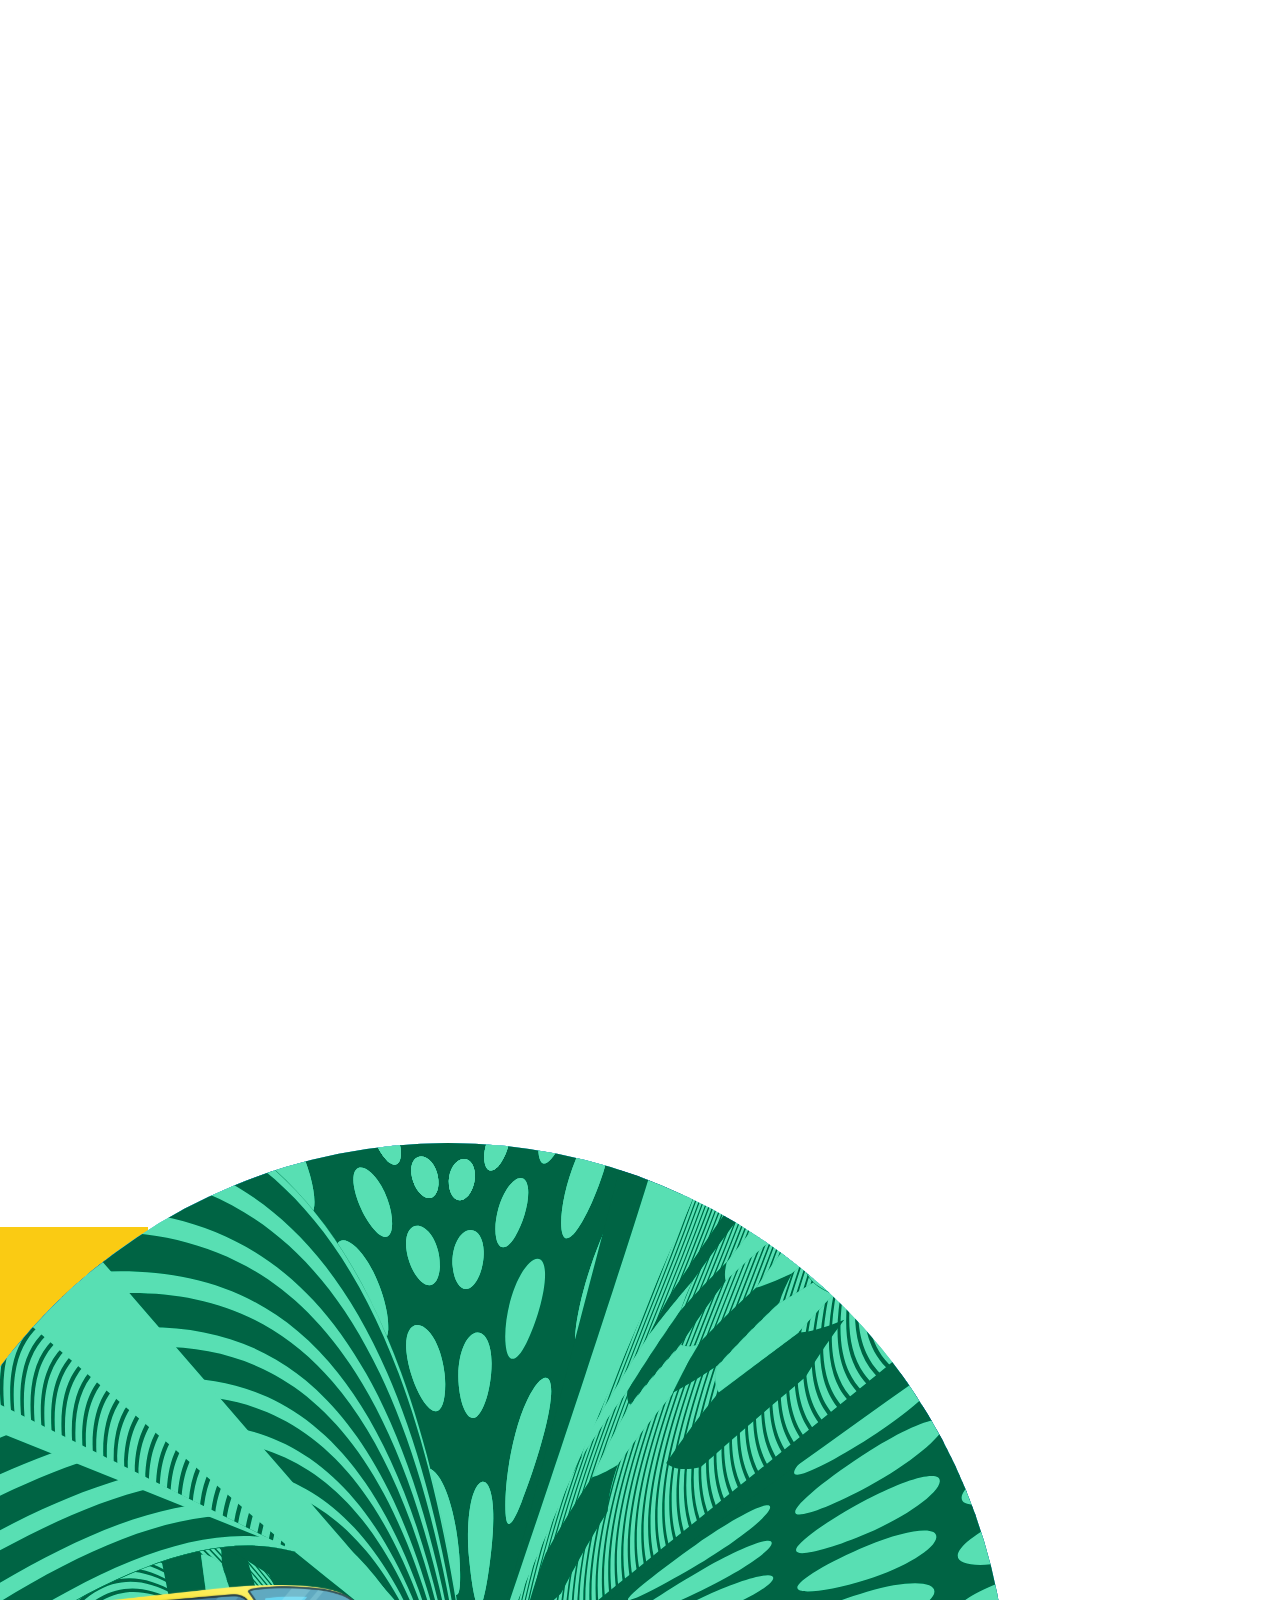
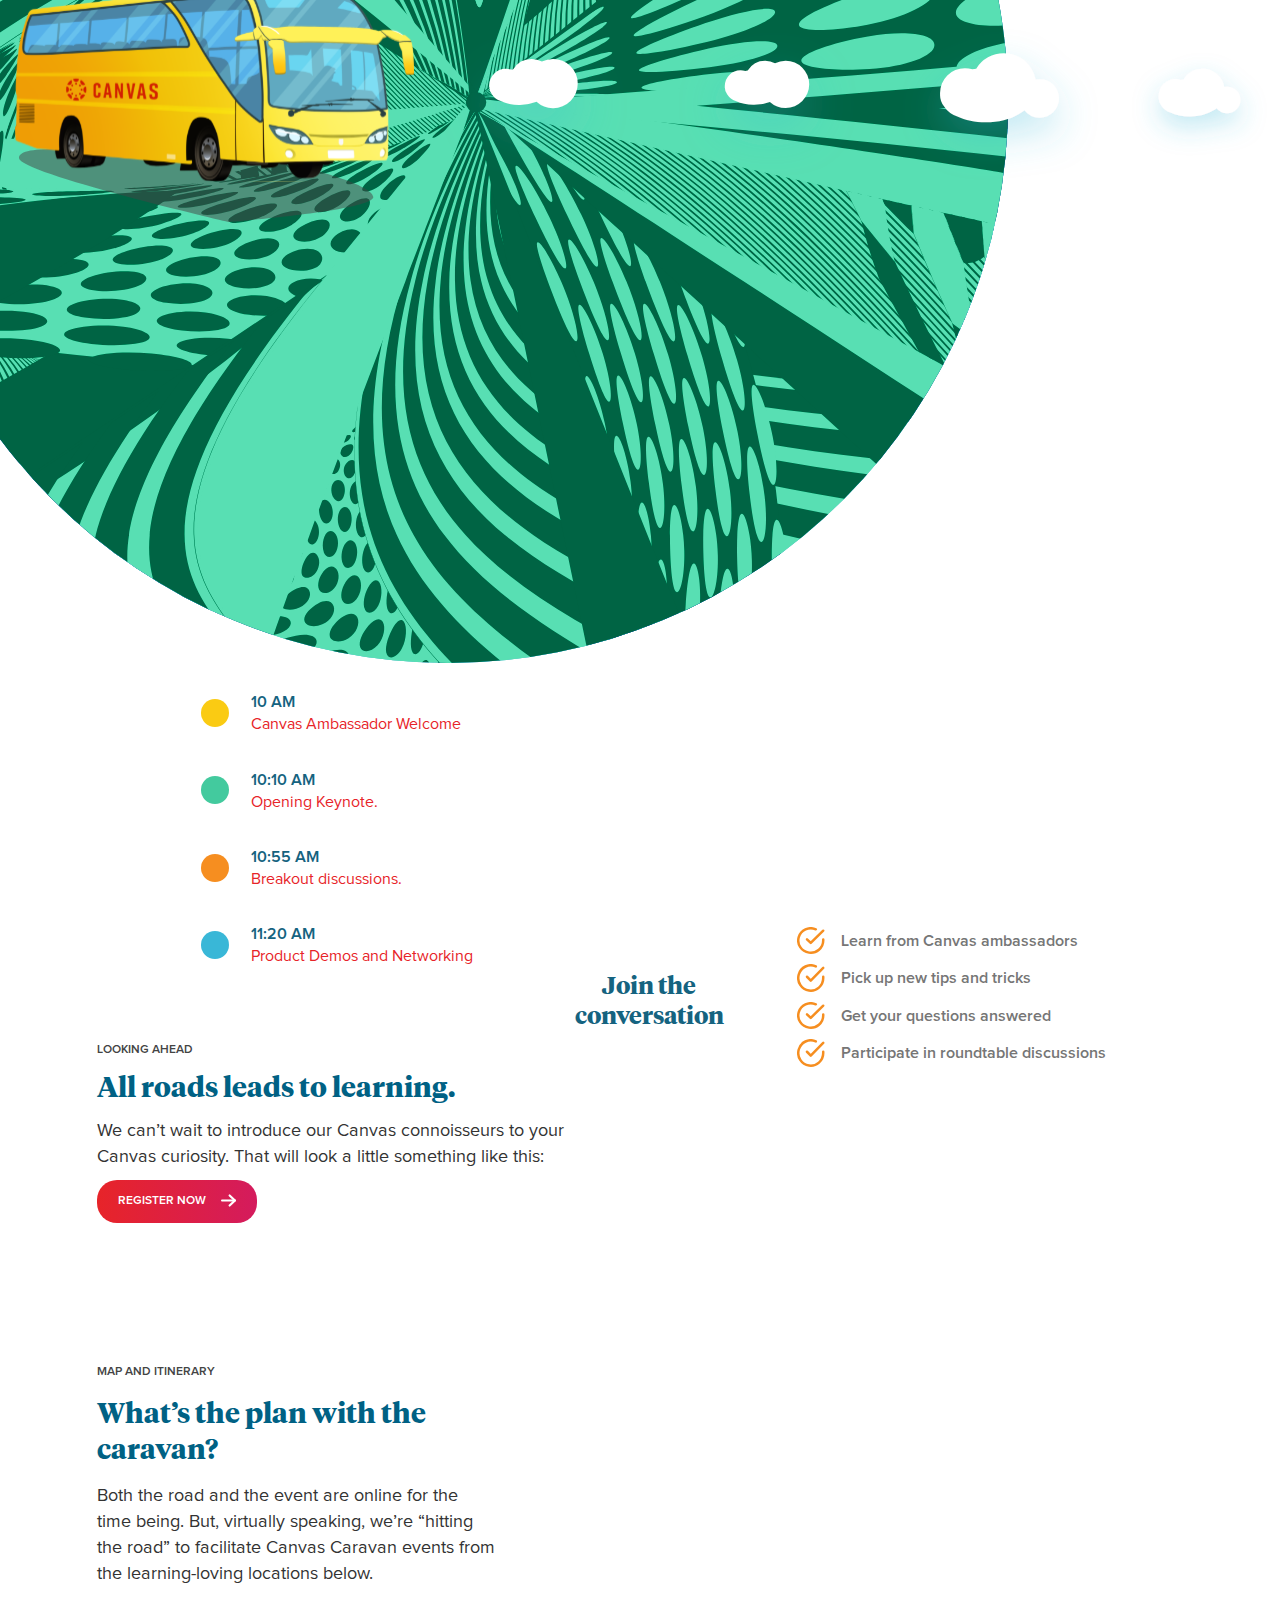
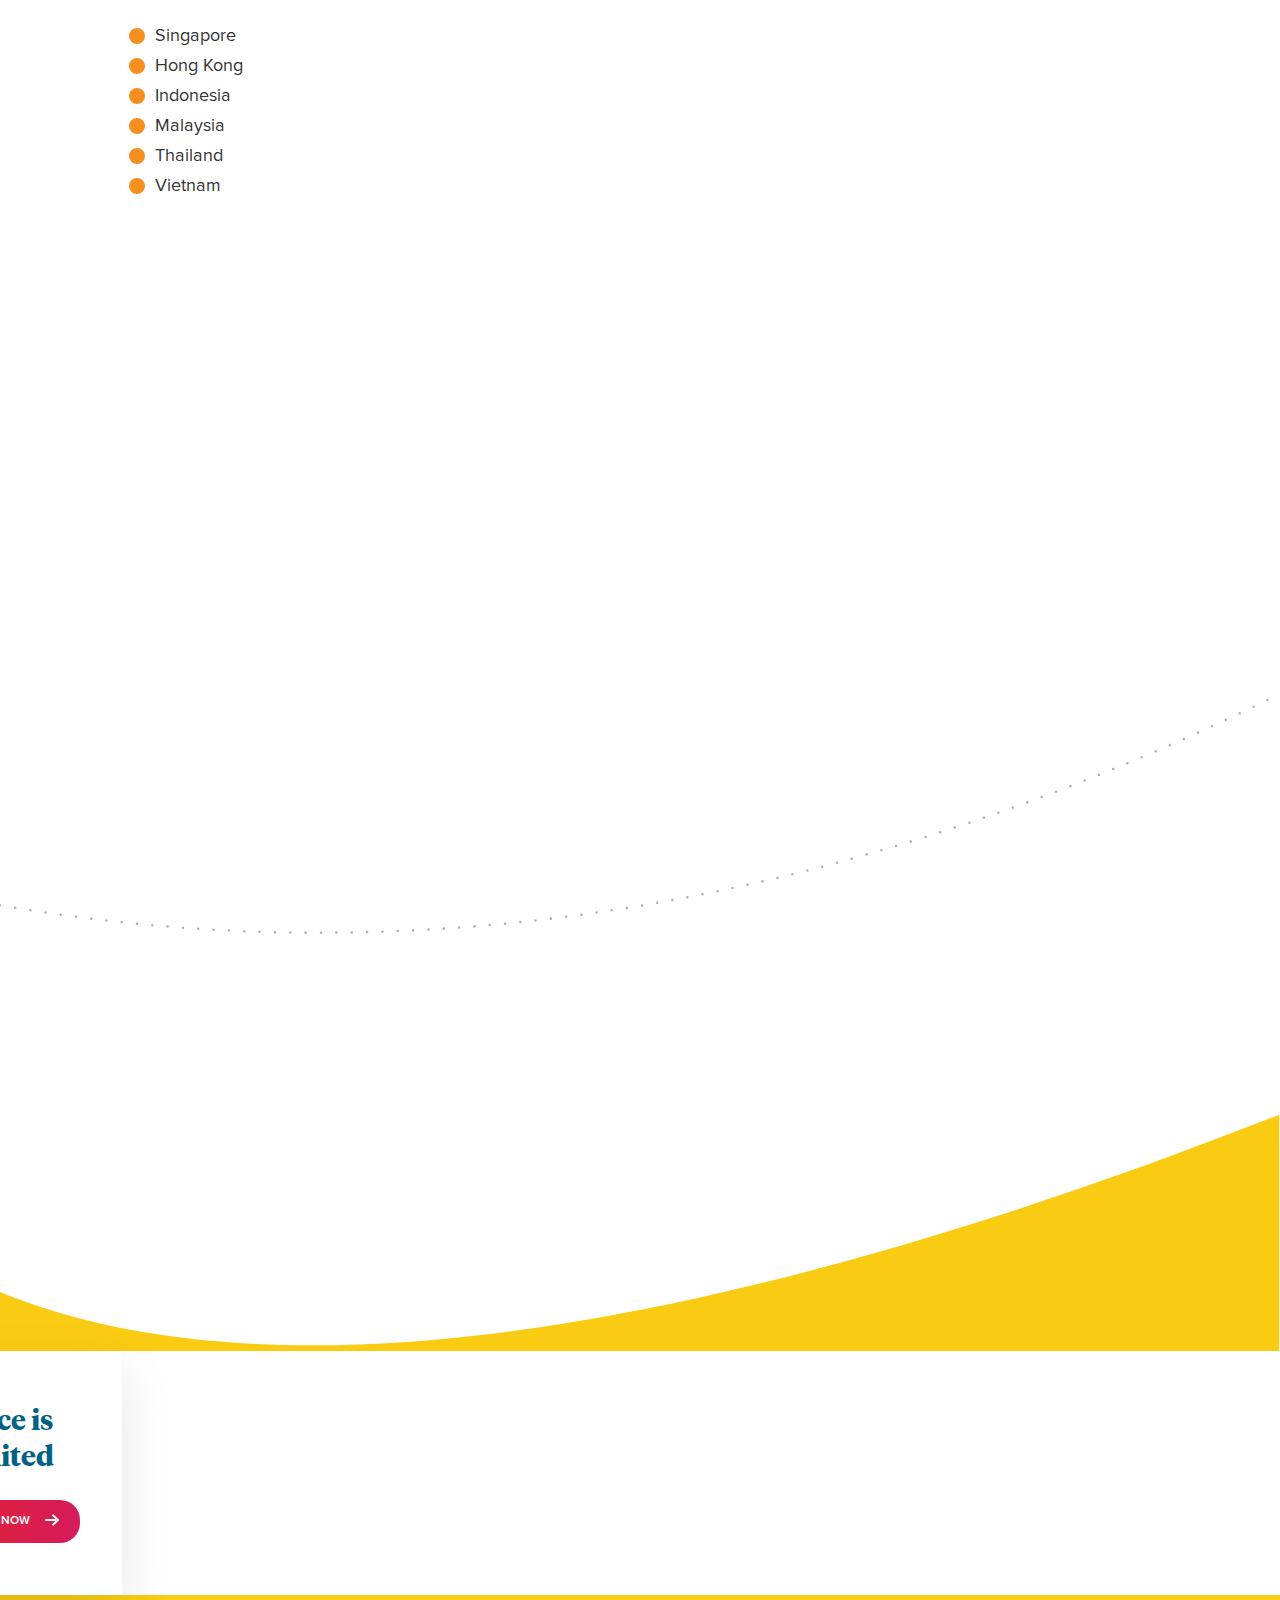
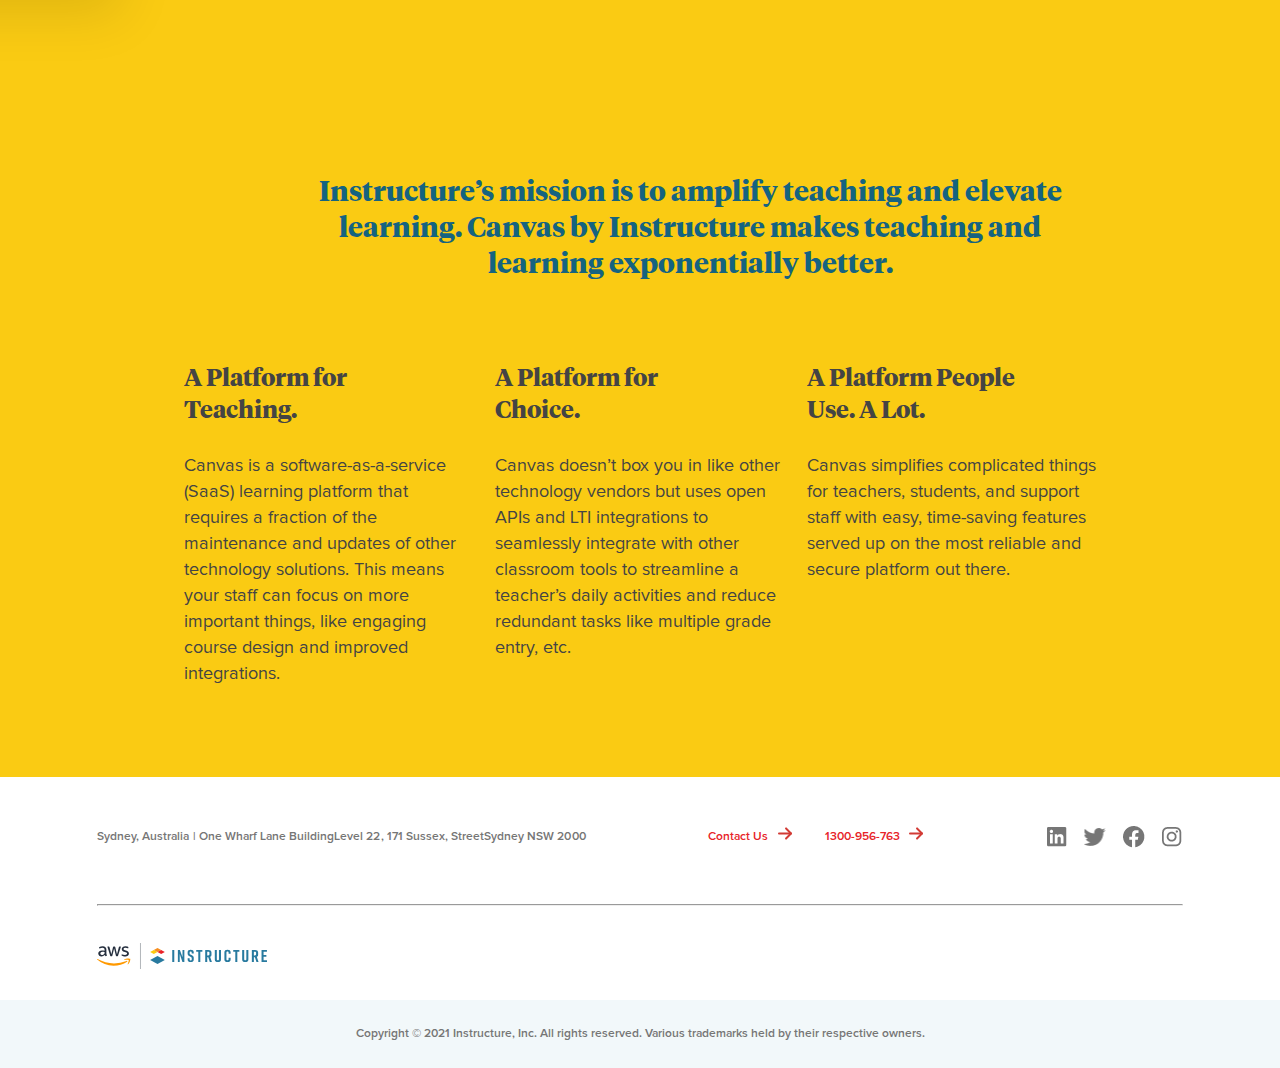
==== commit 16c3469f: "Add iphone responseive" ====
--- a/asiapacific.html
+++ b/asiapacific.html
@@ -51,7 +51,7 @@
             their successes, get your questions answered, and swap stories with other Canvas-curious
             educators near you.
           </div>
-          <a class="btn--red mt-3" href="https://events.bizzabo.com/360553/home"> REGISTER NOW </a>
+          <a class="btn--red mt-3 reg-cta"> REGISTER NOW </a>
         </div>
 
         <div class="circle__orange position-absolute rounded-circle"></div>
@@ -152,7 +152,7 @@
               We can’t wait to introduce our Canvas connoisseurs to your Canvas curiosity. That will
               look a little something like this:
             </div>
-            <a class="btn--red" href="https://events.bizzabo.com/360553/home"> REGISTER NOW </a>
+            <a class="btn--red reg-cta"> REGISTER NOW </a>
           </div>
 
           <div class="join-conversation">
@@ -196,8 +196,8 @@
               <li class="section__content text-uppercase">Vietnam</li>
             </ul>
           </div>
-          <div class="section__map position-absolute">
-            <img src="./assets/images/asiapacific/map.svg" width="100%" />
+          <div class="section__map">
+            <img src="./assets/images/asiapacific/map.svg" />
           </div>
         </div>
       </section>
@@ -230,7 +230,7 @@
             <br />
             Limited
           </div>
-          <a class="btn--red" href="https://events.bizzabo.com/360553/home">register now</a>
+          <a class="btn--red reg-cta">register now</a>
         </div>
       </section>
 
@@ -275,6 +275,10 @@
         <div class="section__aboutus">
           <span class="section__address text-uppercase">
             Sydney, Australia | One Wharf Lane BuildingLevel 22, 171 Sussex, StreetSydney NSW 2000
+          </span>
+          <span class="section__address__xs text-uppercase text-center">
+            Sydney, Australia |<br />One Wharf Lane BuildingLevel 22,<br />
+            171 Sussex, StreetSydney NSW 2000
           </span>
           <div>
             <span class="section__contactus">
--- a/css/asiapacific/responsive414.css
+++ b/css/asiapacific/responsive414.css
@@ -1,4 +1,4 @@
-@media (min-width: 414px) {
+@media (min-width: 200px) {
   .container {
     max-width: 1086px;
     justify-content: center !important;
@@ -21,7 +21,7 @@
   .notification__circle1 {
     width: 487px;
     height: 487px;
-    padding: 66px 56px;
+    padding: 66px 100px;
     margin-top: 0;
   }
   .notification__title {
@@ -50,52 +50,58 @@
     margin-bottom: -5px;
   }
   .notification__circle2 {
-    transform: translate(201px, 86px);
-    width: 494px;
-    height: 494px;
-    padding: 117px 112px;
+    transform: translate(50%, 537px);
+    width: 458px;
+    height: 443px;
+    right: 50%;
+    padding: 112px 81px 145px;
   }
   .notification__dotline {
-    transform: translate(506px, 406px);
-    width: 706px;
-    height: 706px;
+    transform: translate(50%, 634px);
+    width: 556px;
+    height: 556px;
+    right: 50%;
   }
   .event__title {
-    font: normal normal normal 28px/36px 'Tiempos Headline Bold';
+    font: normal normal normal 26px/32px 'Tiempos Headline Bold';
   }
   .event__content {
-    font: normal normal normal 16px/21px 'Proxima Nova';
+    font: normal normal normal 12px/21px 'Proxima Nova';
   }
   .schedule__time {
-    font: normal normal normal 16px/24px 'Proxima Nova Bold';
+    font: normal normal normal 14px/21px 'Proxima Nova Bold';
   }
   .schedule__content {
-    font: normal normal normal 16px/21px 'Proxima Nova';
+    font: normal normal normal 14px/21px 'Proxima Nova';
   }
   .main-content {
+    padding-left: 53px;
+    padding-right: 53px;
     max-width: 1086px;
     margin: auto;
   }
   .title--s {
-    font: normal normal normal 12px/22px 'Proxima Nova Bold';
+    font: normal normal normal 10px/22px 'Proxima Nova Bold';
   }
   .title--l {
-    font: normal normal normal 28px/36px 'Tiempos Headline Bold';
+    font: normal normal normal 26px/32px 'Tiempos Headline Bold';
   }
   .section__content {
-    font: normal normal normal 18px/26px 'Proxima Nova';
+    font: normal normal normal 12px/21px 'Proxima Nova';
   }
   .bg-1 {
-    top: -761px;
-    left: -741px;
-    width: 2418px;
-    height: 2418px;
+    top: -1168px;
+    left: 50%;
+    width: 3204px;
+    height: 3150px;
+    transform: translate(-50%, 0);
   }
   .bg-2 {
-    top: -484px;
-    left: -464px;
-    width: 1865px;
-    height: 1864px;
+    top: -831px;
+    left: 50%;
+    width: 2535px;
+    height: 2476px;
+    transform: translate(-50%, 0);
   }
   .circle__yellow {
     top: 19px;
@@ -104,31 +110,32 @@
     height: 38px;
   }
   .cloud--upper-right {
-    top: 344px;
-    right: -260px;
-    width: 200px;
+    top: 532px;
+    right: 127px;
+    width: 117px;
   }
   .cloud--upper-left {
-    top: 444px;
-    right: 35px;
-    width: 163px;
+    top: 588px;
+    right: 299px;
+    width: 90px;
   }
   .circle__orange {
-    top: 410px;
-    right: -136px;
-    width: 247px;
-    height: 247px;
+    top: 573px;
+    right: 171px;
+    width: 140px;
+    height: 140px;
   }
   .bus {
-    top: 520px;
-    right: -97px;
-    width: 399px;
+    top: 630px;
+    right: 50%;
+    width: 254px;
+    transform: translate(50%, 0);
   }
   .circle__blue {
-    top: 793px;
-    left: 42px;
-    width: 142px;
-    height: 142px;
+    top: 557px;
+    left: 139px;
+    width: 60px;
+    height: 60px;
   }
   .cloud--mid-left {
     top: 961px;
@@ -136,103 +143,151 @@
     width: 228px;
   }
   .cloud--mid-right {
-    bottom: -279px;
-    right: 95px;
-    width: 323px;
+    bottom: -594px;
+    left: 96px;
+    width: 137px;
   }
   .cloud--lower-left {
-    bottom: -348.7px;
-    right: -400px;
-    width: 163px;
+    bottom: -600px;
+    right: 100px;
+    width: 142px;
   }
   .cloud--lower-right {
-    bottom: -359px;
-    left: 65px;
-    width: 237px;
+    bottom: -759px;
+    left: 83px;
+    width: 144px;
   }
   .schedules {
-    margin-top: -205px;
-    margin-left: 104px;
-    height: 277px;
+    margin-top: 615.6px;
+    margin-left: 28px;
+    height: 225px;
   }
   .schedule__dot {
-    width: 28px;
-    height: 28px;
+    width: 22px;
+    height: 22px;
     border-radius: 50%;
     margin-right: 22px;
   }
   .section__ahead__conversation {
-    margin-top: 61px;
-    height: 205px;
+    margin-top: 101px;
+    height: auto;
+    flex-direction: column-reverse;
+  }
+  .section__ahead {
+    width: auto;
+    height: 226px;
   }
   .join-conversation {
-    transform: translate(0, -129px);
-    margin-left: -68px;
+    transform: translate(0, 0);
+    margin-left: 0;
+    flex-direction: column;
+    margin-bottom: 68px;
   }
   .conversation__item img {
-    width: 28px;
+    width: 11px;
   }
   .conversation__item {
     margin-bottom: 10px;
   }
   .conversation__content {
-    font: normal normal normal 16px/24px 'Proxima Nova Bold';
+    font: normal normal normal 14px/18px 'Proxima Nova Bold';
   }
   .message {
-    width: 184px;
-    height: 184px;
-    margin-right: 56px;
-    font: normal normal normal 24px/30px 'Tiempos Headline Bold';
+    width: 138px;
+    height: 138px;
+    margin-right: 0;
+    font: normal normal normal 18px/24px 'Tiempos Headline Bold';
+    margin-bottom: 19px;
   }
   .section__map__itinerary {
-    margin-top: 128px;
+    margin-top: 21px;
   }
   .section_itinerary {
-    width: 398px;
-    height: 440px;
+    width: 300px;
+    height: 332px;
   }
   .section__dotline {
-    margin-top: 290px;
+    display: none;
   }
   .locations-list {
-    margin-top: 20px;
+    margin-top: 0;
     margin-bottom: 0;
+    padding-left: 0;
+  }
+  .locations-list li {
+    line-height: 24px;
+  }
+  .locations-list li:before {
+    width: 9px;
+    height: 9px;
   }
   .section__map {
-    top: 220px;
-    margin-left: -80px;
+    top: 35px;
+    margin-left: -53px;
+    overflow: hidden;
+    width: calc(100% + 106px);
+    position: relative;
+  }
+  .section__map img {
+    width: auto;
+    transform: translate(-33%, -40%);
+  }
+
+  .section__curve svg {
+    display: none;
   }
   .section__limited {
-    top: 109px;
-    width: 244px;
-    height: 244px;
+    top: -526px;
+    width: 222px;
+    height: 222px;
   }
   .section__limited__text {
     font: normal normal normal 28px/36px 'Tiempos Headline Bold';
     margin-bottom: 24px;
   }
+
+  .section__missionWrapper {
+    margin-top: -416px;
+  }
+  .section__missionTitle {
+    font: normal normal normal 26px/32px 'Tiempos Headline Bold';
+    padding-left: 53px;
+    padding-right: 53px;
+  }
+  .section__missions {
+    flex-wrap: wrap;
+    padding-left: 53px;
+  }
   .section__mission {
     width: 290px;
-    padding-bottom: 90px;
-  }
-  .section__missionTitle {
-    font: normal normal normal 28px/36px 'Tiempos Headline Bold';
-    padding-left: 120px;
-    padding-right: 20px;
+    padding-bottom: 56px;
   }
   .section__missionContents {
     max-width: 913px;
     padding-top: 180px;
   }
   .section__missionSubtitle {
-    font: normal normal normal 24px/32px 'Tiempos Headline Bold';
-    height: 90px;
+    font: normal normal normal 18px/24px 'Tiempos Headline Bold';
+    height: 74px;
   }
   .section__missionContent {
-    font: normal normal normal 18px/26px 'Proxima Nova';
+    font: normal normal normal 16px/24px 'Proxima Nova';
+  }
+  .section__footer {
+    justify-content: center;
+  }
+  .section__aboutus {
+    flex-direction: column;
+    height: 238px;
+    justify-content: space-evenly;
   }
   .section__address {
     font: normal normal normal 12px/22px 'Proxima Nova Bold';
+    display: none;
+  }
+  .section__address__xs {
+    font: normal normal normal 12px/22px 'Proxima Nova Bold';
+    display: block;
   }
   a.label {
     font: normal normal normal 12px/22px 'Proxima Nova Bold';
--- a/css/asiapacific/responsive1200.css
+++ b/css/asiapacific/responsive1200.css
@@ -1,11 +1,19 @@
 @media (min-width: 1200px) {
   .container {
     max-width: 1086px;
+    justify-content: space-between !important;
+  }
+  .navbar {
+    height: 120px;
+  }
+  .navbar__logo {
+    width: 384px;
   }
   .navbar__brand {
     font: normal normal normal 38px/60px 'Tiempos Headline Bold';
   }
   .notification {
+    left: 0;
     transform: translate(-112px, -232px);
     width: 1120px;
     height: 1120px;
@@ -43,6 +51,7 @@
   }
   .notification__circle2 {
     transform: translate(201px, 86px);
+    right: 0;
     width: 494px;
     height: 494px;
     padding: 117px 112px;
@@ -51,6 +60,7 @@
     transform: translate(506px, 406px);
     width: 706px;
     height: 706px;
+    right: auto;
   }
   .event__title {
     font: normal normal normal 28px/36px 'Tiempos Headline Bold';
@@ -65,6 +75,7 @@
     font: normal normal normal 16px/21px 'Proxima Nova';
   }
   .main-content {
+    padding: 0;
     max-width: 1086px;
     margin: auto;
   }
@@ -82,12 +93,14 @@
     left: -741px;
     width: 2418px;
     height: 2418px;
+    transform: none;
   }
   .bg-2 {
     top: -484px;
     left: -464px;
     width: 1865px;
     height: 1864px;
+    transform: none;
   }
   .circle__yellow {
     top: -61px;
@@ -115,6 +128,7 @@
     top: 520px;
     right: -97px;
     width: 399px;
+    transform: translate(0, 0);
   }
   .circle__blue {
     top: 793px;
@@ -131,6 +145,7 @@
     bottom: -279px;
     right: 95px;
     width: 323px;
+    left: auto;
   }
   .cloud--lower-left {
     bottom: -348.7px;
@@ -156,10 +171,17 @@
   .section__ahead__conversation {
     margin-top: 61px;
     height: 205px;
+    flex-direction: row;
+  }
+  .section__ahead {
+    width: 528px;
+    height: auto;
   }
   .join-conversation {
     transform: translate(0, -129px);
     margin-left: -68px;
+    flex-direction: row;
+    margin-bottom: 0;
   }
   .conversation__item img {
     width: 28px;
@@ -175,6 +197,7 @@
     height: 184px;
     margin-right: 56px;
     font: normal normal normal 24px/30px 'Tiempos Headline Bold';
+    margin-bottom: 0;
   }
   .section__map__itinerary {
     margin-top: 128px;
@@ -185,14 +208,34 @@
   }
   .section__dotline {
     margin-top: 290px;
+    display: block;
   }
   .locations-list {
     margin-top: 20px;
     margin-bottom: 0;
+    padding-left: 2rem;
+  }
+  .locations-list li {
+    line-height: 30px;
+  }
+  .locations-list li:before {
+    width: 16px;
+    height: 16px;
   }
   .section__map {
     top: 220px;
     margin-left: -80px;
+    overflow: visible;
+    width: auto;
+    position: absolute;
+  }
+  .section__map img {
+    width: 100%;
+    transform: none;
+  }
+
+  .section__curve svg {
+    display: block;
   }
   .section__limited {
     top: 109px;
@@ -203,15 +246,24 @@
     font: normal normal normal 28px/36px 'Tiempos Headline Bold';
     margin-bottom: 24px;
   }
-  .section__mission {
-    width: 290px;
-    padding-bottom: 90px;
-  }
+
+  .section__missionWrapper {
+    margin-top: 0;
+  }
+
   .section__missionTitle {
     font: normal normal normal 28px/36px 'Tiempos Headline Bold';
     padding-left: 120px;
     padding-right: 20px;
   }
+  .section__missions {
+    flex-wrap: nowrap;
+    padding-left: 0;
+  }
+  .section__mission {
+    width: 290px;
+    padding-bottom: 90px;
+  }
   .section__missionContents {
     max-width: 913px;
     padding-top: 180px;
@@ -223,8 +275,21 @@
   .section__missionContent {
     font: normal normal normal 18px/26px 'Proxima Nova';
   }
+  .section__aboutus {
+    justify-content: space-between;
+    height: 119px;
+    flex-direction: row;
+  }
+  .section__footer {
+    justify-content: left;
+  }
   .section__address {
     font: normal normal normal 12px/22px 'Proxima Nova Bold';
+    display: block;
+  }
+  .section__address__xs {
+    font: normal normal normal 12px/22px 'Proxima Nova Bold';
+    display: none;
   }
   a.label {
     font: normal normal normal 12px/22px 'Proxima Nova Bold';
--- a/css/asiapacific/style.css
+++ b/css/asiapacific/style.css
@@ -6,6 +6,7 @@
 
 body {
   overflow-x: hidden;
+  position: relative;
 }
 
 div,
@@ -120,7 +121,6 @@
 
 .notification__circle2 {
   bottom: 0;
-  right: 0;
   background: white;
   display: flex;
   flex-direction: column;
@@ -190,7 +190,6 @@
   display: flex;
 }
 .section__ahead {
-  width: 528px;
   display: flex;
   flex-direction: column;
   justify-content: space-evenly;
@@ -213,13 +212,10 @@
 }
 .locations-list li {
   list-style-type: none;
-  line-height: 30px;
   display: flex;
   align-items: center;
 }
 .locations-list li:before {
-  width: 16px;
-  height: 16px;
   border-radius: 50%;
   background-color: #f68e20;
   content: '';
@@ -291,11 +287,10 @@
 
 .section__aboutus {
   display: flex;
-  justify-content: space-between;
-  align-items: center;
-  height: 119px;
-}
-.section__address {
+  align-items: center;
+}
+.section__address,
+.section__address__xs {
   letter-spacing: 0.03px;
   color: #767676;
 }
